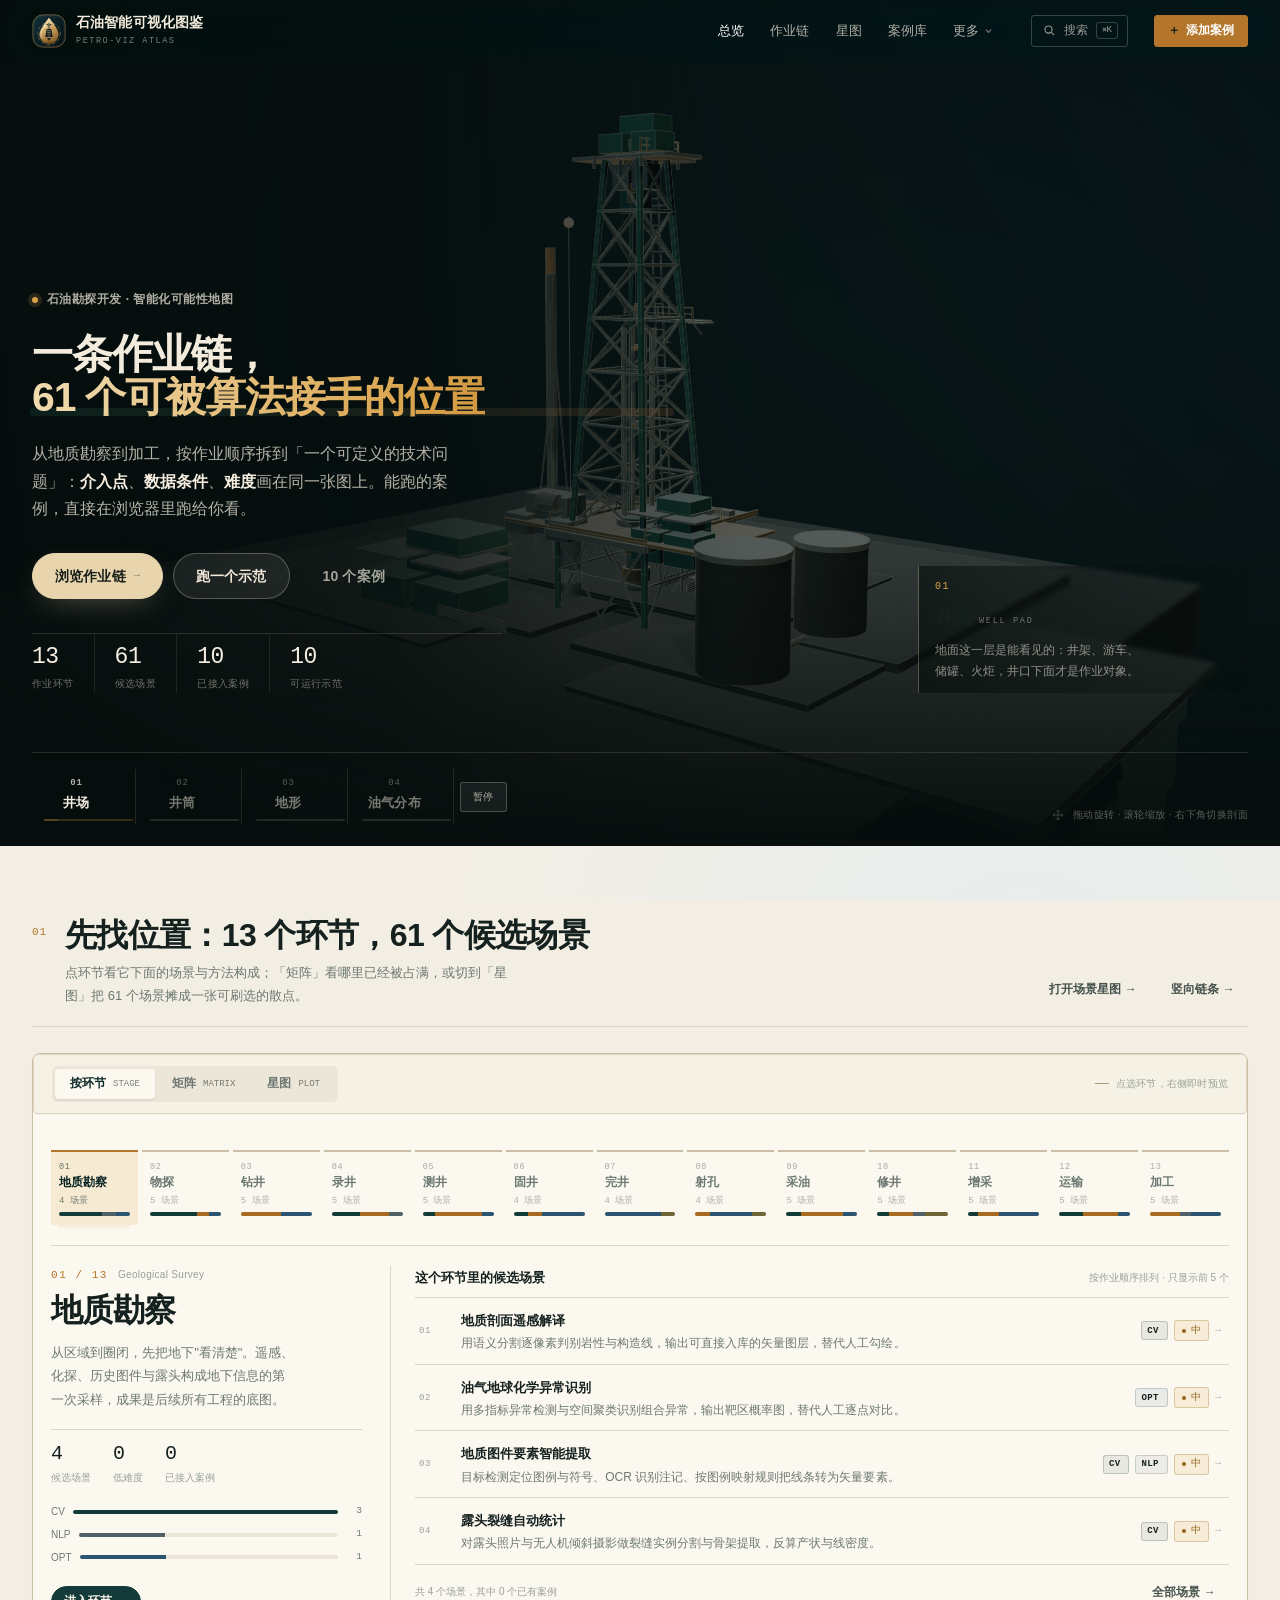
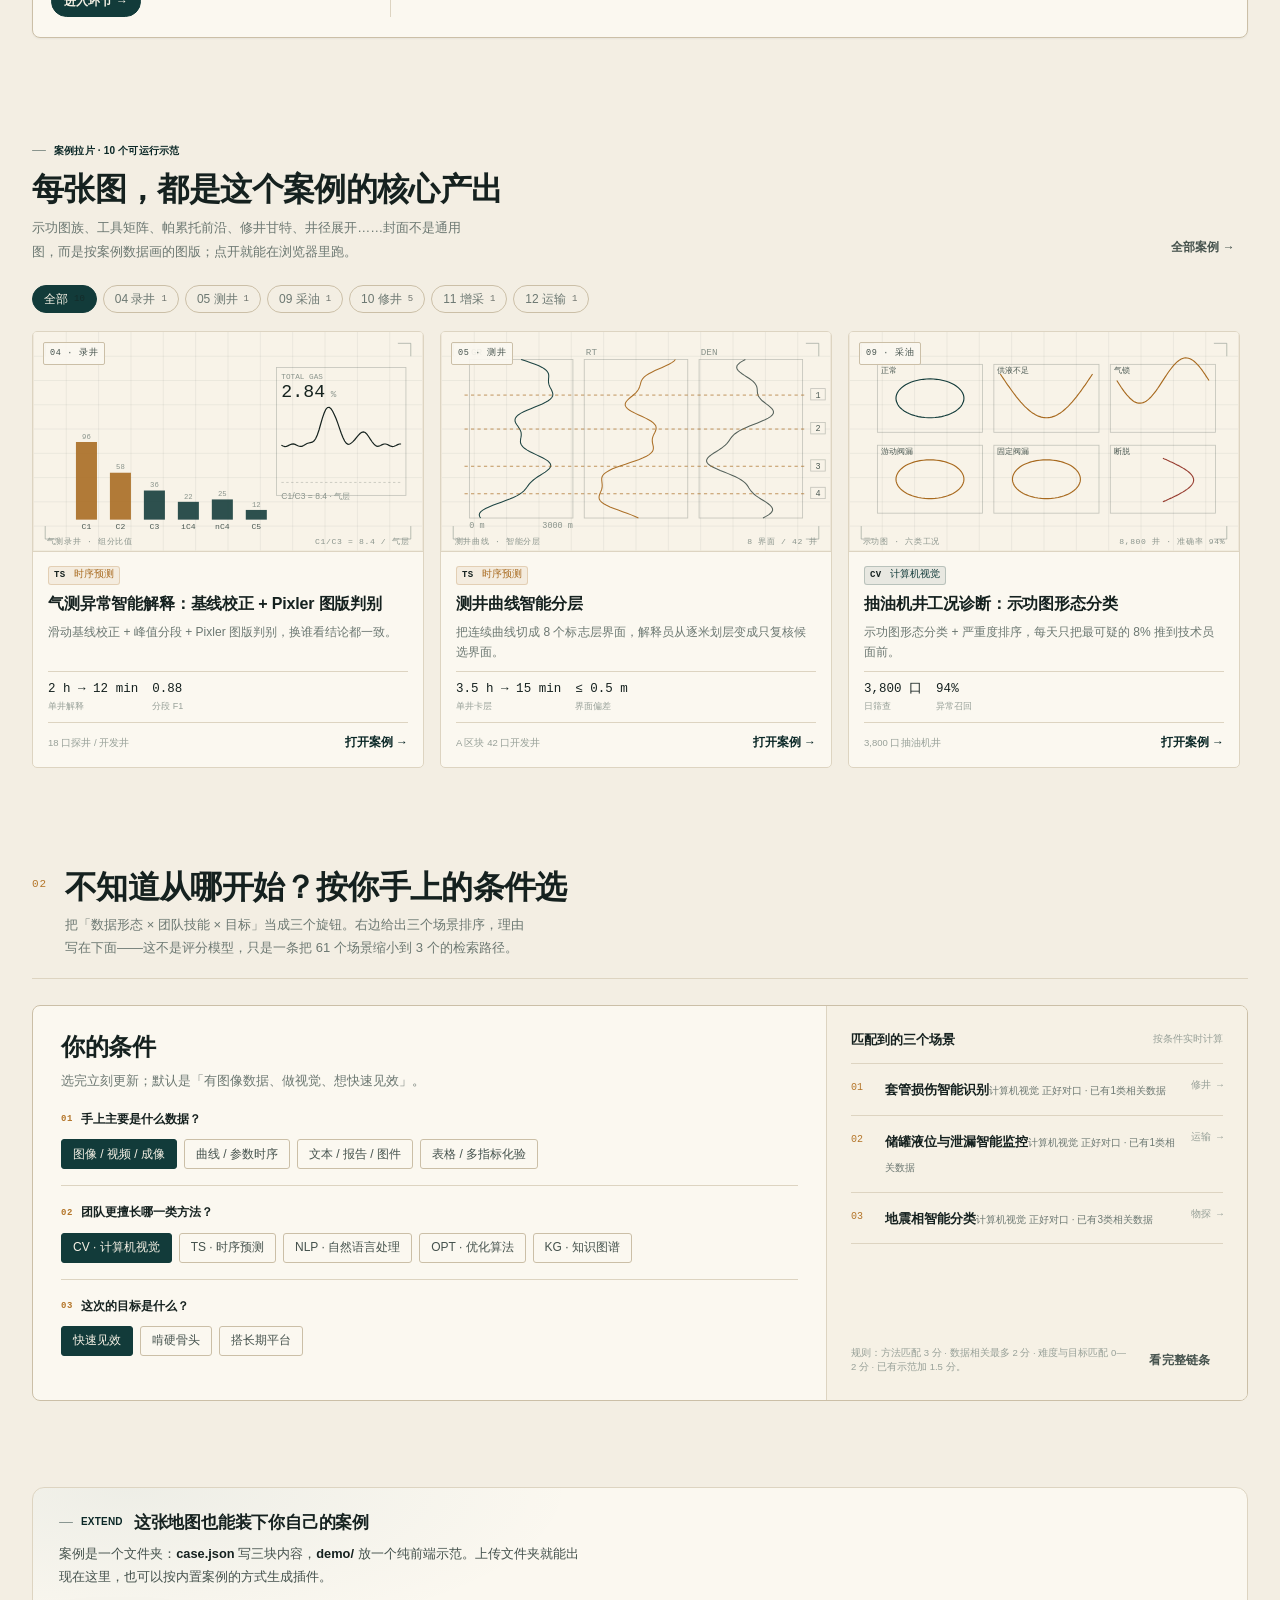
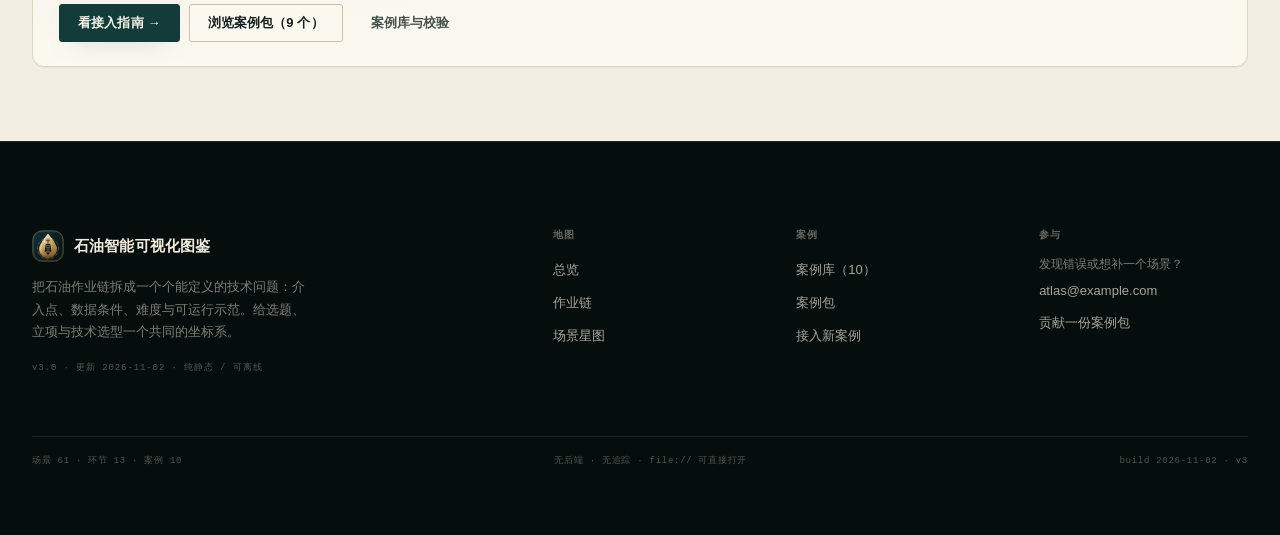
==== index.html @ b390a1b1 "deploy: petro-viz atlas v3.3" ====
<!DOCTYPE html>
<html lang="zh-CN">
<head>
<meta charset="UTF-8">
<meta name="viewport" content="width=device-width, initial-scale=1">
<title>石油智能可视化图鉴</title>
<meta name="description" content="以图形直观呈现石油作业链上可被智能改造的候选场景：一图看懂技术介入点、数据条件与难度等级；带可运行的案例示范。">
<meta name="theme-color" content="#060f12">
<link rel="icon" type="image/svg+xml" href="assets/brand/logo.svg">
<meta http-equiv="Cache-Control" content="no-store, no-cache, must-revalidate">
<script>window.__BUILD__="2026-11-02 v3.0";</script>

<link rel="stylesheet" href="assets/core/tokens.css?v=20261103b">
<link rel="stylesheet" href="assets/core/layout.css?v=20261103b">
<link rel="stylesheet" href="assets/core/ui.css?v=20261103b">
<link rel="stylesheet" href="assets/core/v3.css?v=20261103b">
<link rel="stylesheet" href="assets/core/explore.css?v=20261103b">
</head>
<body>

<button class="skip-link" id="skip-link" type="button">跳到正文</button>
<script>document.getElementById('skip-link').addEventListener('click',function(){var m=document.querySelector('#view main')||document.getElementById('view');if(m){m.setAttribute('tabindex','-1');m.focus({preventScroll:false});}});</script>
<div id="route-line" class="route-line"></div>
<div id="view">
  <main class="wrap" style="padding:120px 0">
    <div class="empty"><b>正在加载</b>如果这行字一直不消失，说明脚本没有正确执行，
    请检查浏览器控制台。</div>
  </main>
</div>

<noscript>
  <div class="wrap" style="padding:80px 0">
    <div class="empty"><b>需要启用 JavaScript</b>本站是纯前端渲染的，所有页面由本地脚本生成。</div>
  </div>
</noscript>

<!-- =========================================================
     脚本加载顺序（改这里之前先读 docs/如何添加新案例.md）
     1. data.js         场景元数据
     2. registry.js     案例注册表
     3. kit.js          渲染工具箱
     4. cases/*         案例插件 —— 新增案例加在这一段
     5. case-demo-host  示范宿主（整页 iframe / 模块 Shadow DOM）
     6. case-upload     案例包导入（读 localStorage，必须在 shell 前）
     7. pack-library    案例包库页面（#/packs，导出/试跑）
     8. fx.js           首页动效（可选，失败不影响任何功能）
     9. admin.js        管理后台
    10. shell.js        外壳，必须最后
     ========================================================= -->
<script src="assets/data.js?v=20261103b"></script>
<script src="assets/core/registry.js?v=20261103b"></script>
<script src="assets/core/kit.js?v=20261103b"></script>

<script src="assets/cases/welllog-layer.case.js?v=20261103b"></script>
<script src="assets/cases/welllog-layer.demo.js?v=20261103b"></script>
<!-- ↑ 新案例加在这里：<script src="assets/cases/你的案例.case.js"></script> -->

<!-- CASES:BEGIN （本区块由 tools/build-cases.mjs 生成，勿手改） -->
<script src="assets/cases/casing-damage-cv.case.js?v=20261103b"></script>
<script src="assets/cases/fishing-tool-kg.case.js?v=20261103b"></script>
<script src="assets/cases/frac-optimize-opt.case.js?v=20261103b"></script>
<script src="assets/cases/gaslogging-fluid-ts.case.js?v=20261103b"></script>
<script src="assets/cases/pipeline-leak-ts.case.js?v=20261103b"></script>
<script src="assets/cases/pump-diagnosis-cv.case.js?v=20261103b"></script>
<script src="assets/cases/workover-duration-ts.case.js?v=20261103b"></script>
<script src="assets/cases/workover-plan-kg.case.js?v=20261103b"></script>
<script src="assets/cases/workover-risk-ts.case.js?v=20261103b"></script>
<!-- CASES:END -->

<!-- 上传的案例包（localStorage）在这里恢复注册，必须在 shell.js 之前 -->
<script src="assets/core/case-demo-host.js?v=20261103b"></script>
<script src="assets/core/case-upload.js?v=20261103b"></script>

<script src="assets/vendor/three.min.js?v=20261103b"></script>
<script src="assets/vendor/GLTFLoader.js?v=20261103b"></script>
<script src="assets/models/wellpad.glb.js?v=20261103b"></script>
<script src="assets/core/hero3d.js?v=20261103b"></script>
<script src="assets/core/pack-library.js?v=20261103b"></script>
<script src="assets/field/field-data.js?v=20261103b"></script>
<script src="assets/field/photos.js?v=20261103b"></script>
<script src="assets/core/plates.js?v=20261103b"></script>
<script src="assets/core/explore.js?v=20261103b"></script>
<script src="assets/core/v3.js?v=20261103b"></script>
<script src="assets/core/fx.js?v=20261103b"></script>
<script src="assets/core/admin.js?v=20261103b"></script>

<script src="assets/core/shell.js?v=20261103b"></script>

</body>
</html>
---- assets/core/tokens.css ----
/* =========================================================
   设计令牌 Design Tokens · v2
   ---------------------------------------------------------
   风格：岩纸色内容区 + 深石油青 hero + 黄铜强调
   规则：所有颜色只在这里定义，案例与组件不得写死色值。
   兼容性：v1 的令牌名全部保留（案例、示范页、第三方包都在用），
          新增令牌只做增量，不重命名、不删除。
   ========================================================= */

:root{
  /* ---------- 画布 ---------- */
  --paper:      #f6f2e8;   /* 主背景，岩纸色 */
  --paper-2:    #efe9dd;   /* 次级底板 */
  --paper-3:    #e5dcc9;   /* 三级底板 */
  --card:       #fffefa;   /* 卡片 */
  --card-soft:  #faf7f0;   /* 卡片内嵌区 */

  /* ---------- 描边 ---------- */
  --line:       #e3dccd;
  --line-2:     #d3c9b6;
  --line-3:     #beb19a;

  /* ---------- 墨色（文字） ---------- */
  --ink:        #1a2428;
  --ink-2:      #4a585c;
  --ink-3:      #6f7a7c;
  --ink-4:      #99a3a4;
  --ink-inv:    #fcfaf4;

  /* ---------- 主强调：深石油青 + 黄铜 ---------- */
  --jade:       #1d4e50;
  --jade-d:     #123a3d;
  --jade-l:     #e7eee9;
  --clay:       #a9742c;
  --clay-d:     #83551f;
  --clay-l:     #f4e8d4;

  /* ---------- 五类方法色（统一到石油 / 钢 / 黄铜色系） ---------- */
  --c-cv:       #245c5a;   /* 计算机视觉 */
  --c-ts:       #a9742c;   /* 时序预测 */
  --c-nlp:      #5a6b78;   /* 自然语言处理 */
  --c-opt:      #355c74;   /* 优化算法 */
  --c-kg:       #6e6a3c;   /* 知识图谱 */

  --bg-cv:      #e4ece8;
  --bg-ts:      #f4e8d5;
  --bg-nlp:     #eaedef;
  --bg-opt:     #e5ebf0;
  --bg-kg:      #eeebdd;

  /* ---------- 语义色 ---------- */
  --ok:         #3d7455;
  --ok-bg:      #e8f0e7;
  --warn:       #9a6b1d;
  --warn-bg:    #f7eed9;
  --bad:        #a64b3c;
  --bad-bg:     #f7e8e2;

  /* ---------- 首页深色带（唯一的大面积深色，仅用于 hero） ---------- */
  --hero-1:     #081619;
  --hero-2:     #0c2528;
  --hero-3:     #113438;
  --hero-ink:   #f0eadb;
  --hero-ink-2: rgba(240,234,219,.72);
  --hero-ink-3: rgba(240,234,219,.46);
  --hero-line:  rgba(205,184,150,.16);
  --hero-glow:  rgba(178,132,74,.32);
  --hero-amber: rgba(205,158,95,.55);

  /* ---------- 圆角 ---------- */
  --r-s: 6px;
  --r-m: 10px;
  --r-l: 16px;
  --r-xl: 24px;

  /* ---------- 阴影 ---------- */
  --sh-1: 0 1px 2px rgba(22,35,42,.05);
  --sh-2: 0 1px 2px rgba(22,35,42,.05), 0 8px 22px -14px rgba(22,35,42,.22);
  --sh-3: 0 2px 6px rgba(22,35,42,.06), 0 20px 44px -22px rgba(22,35,42,.28);
  --sh-glow: 0 10px 30px -12px rgba(29,78,80,.45);

  /* ---------- 字体 ---------- */
  --mono: 'JetBrains Mono','SFMono-Regular','Cascadia Mono',Consolas,'Liberation Mono',monospace;
  --sans: 'Inter',-apple-system,BlinkMacSystemFont,'Segoe UI Variable','Segoe UI',
          'PingFang SC','Hiragino Sans GB','Microsoft YaHei UI','Microsoft YaHei',sans-serif;

  /* ---------- 布局 ---------- */
  --nav-h: 56px;
  --maxw: 1200px;
  --sp-1: 6px;  --sp-2: 10px;  --sp-3: 14px;
  --sp-4: 20px; --sp-5: 28px;  --sp-6: 40px;

  /* ---------- 动效 ---------- */
  --ease: cubic-bezier(.22,.68,.28,1);
  --dur: .22s;
}

/* =========================================================
   Reset
   ========================================================= */
*{box-sizing:border-box;margin:0;padding:0}
html{scroll-behavior:smooth;-webkit-text-size-adjust:100%}
body{
  font-family:var(--sans);
  font-size:14px;
  line-height:1.68;
  color:var(--ink);
  background:var(--paper);
  -webkit-font-smoothing:antialiased;
  -moz-osx-font-smoothing:grayscale;
  overflow-x:hidden;
}

/* 背景：低饱和色晕，制造“纸面有光”的感觉 */
body::before{
  content:'';
  position:fixed;inset:0;z-index:-2;
  background:
    radial-gradient(1000px 620px at 6% -12%,  #e8efec 0%, rgba(232,239,236,0) 62%),
    radial-gradient(880px 560px at 96% -6%,   #f4e8d6 0%, rgba(244,232,214,0) 60%),
    radial-gradient(900px 760px at 74% 102%,  #e6edf0 0%, rgba(230,237,240,0) 62%),
    radial-gradient(760px 620px at 18% 96%,   #f0e9e4 0%, rgba(240,233,228,0) 60%),
    var(--paper);
}
/* 极淡网格，只在上半页可见 */
body::after{
  content:'';
  position:fixed;inset:0;z-index:-1;pointer-events:none;
  background-image:
    linear-gradient(to right, rgba(60,70,66,.05) 1px, transparent 1px),
    linear-gradient(to bottom, rgba(60,70,66,.05) 1px, transparent 1px);
  background-size:76px 76px;
  mask-image:radial-gradient(ellipse 70% 46% at 50% 0%, #000 0%, transparent 82%);
  -webkit-mask-image:radial-gradient(ellipse 70% 46% at 50% 0%, #000 0%, transparent 82%);
}

a{color:inherit;text-decoration:none}
button{font-family:inherit;font-size:inherit;color:inherit;background:none;border:none;cursor:pointer}
input,select,textarea{font-family:inherit;font-size:inherit}
img,svg{max-width:100%}
::selection{background:rgba(15,109,89,.18);color:var(--ink)}

::-webkit-scrollbar{width:11px;height:11px}
::-webkit-scrollbar-track{background:var(--paper-2)}
::-webkit-scrollbar-thumb{background:var(--line-2);border-radius:6px;border:3px solid var(--paper-2)}
::-webkit-scrollbar-thumb:hover{background:var(--line-3)}

:focus-visible{outline:2px solid var(--jade);outline-offset:2px;border-radius:4px}

/* =========================================================
   排版基元
   ========================================================= */
h1,h2,h3,h4,h5{font-weight:650;letter-spacing:-.008em;line-height:1.28;color:var(--ink)}
p{color:var(--ink-2)}
b,strong{font-weight:650;color:var(--ink)}

.wrap{width:min(var(--maxw),calc(100% - 48px));margin:0 auto}
.mono{font-family:var(--mono);font-variant-numeric:tabular-nums}

.kicker{
  font-family:var(--mono);font-size:10px;letter-spacing:.2em;text-transform:uppercase;
  color:var(--jade-d);display:inline-flex;align-items:center;gap:9px;
}
.kicker::before{content:'';width:20px;height:1.5px;background:currentColor;opacity:.5;border-radius:2px}
.kicker.plain::before{display:none}
.kicker.clay{color:var(--clay-d)}

.eyebrow{
  font-family:var(--mono);font-size:10px;letter-spacing:.18em;text-transform:uppercase;color:var(--ink-4);
}

.lede{font-size:13.5px;line-height:1.8;color:var(--ink-2)}

/* 工具类 */
.muted{color:var(--ink-3)}
.small{font-size:12px}
.nowrap{white-space:nowrap}
.hr{height:1px;background:var(--line);border:0;margin:0}
.stack{display:flex;flex-direction:column}
.row{display:flex;align-items:center}

/* 动效：轻微上浮，不做夸张动画 */
@keyframes rise{from{opacity:0;transform:translateY(8px)}to{opacity:1;transform:none}}
.rise{animation:rise .42s var(--ease) both}
.d1{animation-delay:.03s}.d2{animation-delay:.06s}.d3{animation-delay:.09s}.d4{animation-delay:.12s}.d5{animation-delay:.15s}

/* 滚动进入：默认不可见，由 FX.reveal 加 .rv-in */
[data-rv]{opacity:0;transform:translateY(16px);transition:opacity .62s var(--ease),transform .62s var(--ease)}
[data-rv].rv-in{opacity:1;transform:none}

@media (prefers-reduced-motion:reduce){
  *{animation:none!important;transition:none!important;scroll-behavior:auto!important}
  [data-rv]{opacity:1!important;transform:none!important}
}

/* =========================================================
   v1.4 · 石油工业统一配色（增量覆盖，不删旧令牌）
   ---------------------------------------------------------
   修改意见①：更像石油工业 + 科普，色调不繁杂。
   做法：只保留三主色 —— 墨油黑 / 石油青 / 油金；
   五类方法色收敛到同一石油色系的深浅变化，不再五彩；
   13 环节色收敛为「上游深青 → 下游暖金」的渐变序列，
   且只用于 3px 色条、小圆点等小面积标识。
   变量名全部沿用，案例包与第三方包不受影响。
   ========================================================= */
:root{
  /* 主强调：收敛到油金单重音，去掉多余暖灰 */
  --jade:       #0e3a3e;
  --jade-d:     #0a2b2e;
  --jade-l:     #e6edeb;
  --clay:       #b07a2a;
  --clay-d:     #84591c;
  --clay-l:     #f5ead3;

  /* 五类方法色：同一石油色系，明度区分，不抢戏 */
  --c-cv:       #0e3a3e;
  --c-ts:       #b07a2a;
  --c-nlp:      #51606b;
  --c-opt:      #2e5a72;
  --c-kg:       #7a6f3a;

  --bg-cv:      #e6edeb;
  --bg-ts:      #f5ead3;
  --bg-nlp:     #e9edee;
  --bg-opt:     #e4eaf0;
  --bg-kg:      #eeead9;

  /* 首页深色带：墨油黑，加深统一 */
  --hero-1:     #060f12;
  --hero-2:     #0a1e22;
  --hero-3:     #0e3036;
  --hero-glow:  rgba(192,150,84,.26);
  --hero-amber: rgba(201,163,94,.5);
  color-scheme: light;
}

/* =========================================================
   v1.5 精修基座：排版与交互质感
   ========================================================= */
/* 标题防孤行；数据一律等宽对齐 */
h1,h2,h3,.dh-title,.lib-hero h1,.stage h1{text-wrap:balance}
.mono,.hud-kpis b,.dc-big,.metric .v,.spec-row .v,.ph-stat .n,.lt-count b,.lc-kpis b{
  font-variant-numeric:tabular-nums;
}
/* 可点击元素去双击缩放延迟；滚动容器不误触页面 */
.btn,.chip,.hstate,.hud-btn,.lf-chip,.tab,.mcard,.step{touch-action:manipulation}
.chain-scroll,.hs-list,.mdl-b,.imp-res,.imp-list{overscroll-behavior:contain}
/* 跳过导航：平时隐藏，键盘聚焦时出现 */
.skip-link{
  position:fixed;left:12px;top:-60px;z-index:400;
  padding:9px 16px;border-radius:100px;font-size:13px;font-weight:600;
  color:#fff;background:var(--jade);border:1px solid var(--jade);
  box-shadow:var(--sh-3);transition:top .18s var(--ease);
}
.skip-link:focus-visible{top:10px;outline:2px solid var(--clay);outline-offset:2px}
/* 锚点与吸顶条错开 */
.tabs,.filters,.mg-head{scroll-margin-top:calc(var(--nav-h) + 10px)}
/* 键盘焦点更醒目 */
:focus-visible{outline:2.5px solid var(--jade);outline-offset:2px}

/* =========================================================
   v3 · 视觉系统重定
   ---------------------------------------------------------
   概念：现场记录本 / 测井图版。
   · 纸面是暖骨白，不是米黄；墨色偏黑绿，像原油在纸上。
   · 强调色只有一个：黄铜。交互态才用它，其余全部靠线条。
   · 数字与单位用等宽，标签用中文句式，不用全大写装饰。
   ========================================================= */
:root{
  /* 画布 */
  --paper:      #f3eee3;
  --paper-2:    #ece6d8;
  --paper-3:    #ded5c2;
  --card:       #fbf8f0;
  --card-soft:  #f6f1e5;

  /* 描边 */
  --line:       #ddd4c1;
  --line-2:     #cbbfa7;
  --line-3:     #a99a7e;
  --line-grid:  rgba(32,44,41,.09);

  /* 墨色 */
  --ink:        #15211f;
  --ink-2:      #45524d;
  --ink-3:      #6c7872;
  --ink-4:      #98a199;
  --ink-inv:    #f7f2e6;

  /* 主色：石油青 / 黄铜 */
  --jade:       #123b3a;
  --jade-d:     #0a2726;
  --jade-l:     #e4ece7;
  --clay:       #b4762a;
  --clay-d:     #8a5718;
  --clay-l:     #f6ead2;

  /* 方法色：同一色系的五档，只做小面积标识 */
  --c-cv:       #123b3a;
  --c-ts:       #a86a1f;
  --c-nlp:      #4f6066;
  --c-opt:      #2b5570;
  --c-kg:       #6f6636;

  --bg-cv:      #e3ebe6;
  --bg-ts:      #f6ead2;
  --bg-nlp:     #e8eceb;
  --bg-opt:     #e3eaf0;
  --bg-kg:      #ece8d8;

  /* 语义色 */
  --ok:         #2f6b4f;
  --ok-bg:      #e3ece4;
  --warn:       #93631a;
  --warn-bg:    #f6ecd7;
  --bad:        #9c4235;
  --bad-bg:     #f5e6df;

  /* 深色带 */
  --hero-1:     #060e0d;
  --hero-2:     #0a1a19;
  --hero-3:     #12302c;
  --hero-ink:   #f3ecdd;
  --hero-ink-2: rgba(243,236,221,.74);
  --hero-ink-3: rgba(243,236,221,.46);
  --hero-line:  rgba(206,184,146,.18);
  --hero-glow:  rgba(190,140,62,.26);
  --hero-amber: #d9a24a;

  /* 圆角：偏工程图纸，不用大圆角 */
  --r-s: 3px;
  --r-m: 5px;
  --r-l: 8px;
  --r-xl: 12px;

  /* 阴影：几乎没有，靠线与纸 */
  --sh-1: 0 1px 0 rgba(23,34,31,.04);
  --sh-2: 0 1px 2px rgba(23,34,31,.05);
  --sh-3: 0 14px 34px -22px rgba(23,34,31,.3);
  --sh-glow: 0 8px 26px -16px rgba(18,59,58,.5);

  /* 字阶 */
  --fs-00: 10px;
  --fs-0:  11px;
  --fs-1:  12px;
  --fs-2:  13px;
  --fs-3:  14px;
  --fs-4:  16px;
  --fs-5:  19px;
  --fs-6:  24px;
  --fs-7:  32px;
  --fs-8:  42px;
  --fs-9:  clamp(32px, 3.2vw, 48px);

  --nav-h: 62px;
  --maxw: 1280px;
  --ease: cubic-bezier(.2,.7,.25,1);
  --ease-out: cubic-bezier(.16,1,.3,1);
  --dur: .24s;
  --dur-2: .48s;
}

body{
  font-size: var(--fs-3);
  line-height: 1.78;
  background: var(--paper);
}
body::before{
  background:
    radial-gradient(1100px 680px at 4% -10%, #e9f0ea 0%, rgba(233,240,234,0) 60%),
    radial-gradient(900px 560px at 98% -8%, #f1e7d3 0%, rgba(241,231,211,0) 58%),
    radial-gradient(1000px 700px at 80% 104%, #e7edee 0%, rgba(231,237,238,0) 62%),
    var(--paper);
}
body::after{
  background-image:
    linear-gradient(to right, rgba(28,40,36,.045) 1px, transparent 1px),
    linear-gradient(to bottom, rgba(28,40,36,.045) 1px, transparent 1px);
  background-size: 96px 96px;
}

h1,h2,h3,h4,h5{letter-spacing:-.012em;line-height:1.24;font-weight:640}
p{line-height:1.8}
.lede{font-size:var(--fs-3);line-height:1.85}
.wrap{width:min(var(--maxw),calc(100% - 56px))}
.mono{font-variant-numeric:tabular-nums}

/* 中文小标签：不用全大写 + 字距 */
.kicker{
  font-family:var(--sans);font-size:var(--fs-0);letter-spacing:.02em;
  text-transform:none;font-weight:600;color:var(--jade-d);
  display:inline-flex;align-items:center;gap:8px;
}
.kicker::before{width:14px;height:1px;background:currentColor;opacity:.45}
.eyebrow{
  font-family:var(--sans);font-size:var(--fs-0);letter-spacing:.02em;
  text-transform:none;color:var(--ink-4);font-weight:500;
}
---- assets/core/layout.css ----
/* =========================================================
   布局层：导航 / 页头 / 章节 / 链条 / 页脚
   ========================================================= */

/* ---------------- 顶部导航 ---------------- */
.hdr{
  position:sticky;top:0;z-index:60;
  background:rgba(251,250,246,.82);
  backdrop-filter:blur(16px) saturate(150%);
  -webkit-backdrop-filter:blur(16px) saturate(150%);
  border-bottom:1px solid var(--line);
}
.hdr-in{
  width:min(var(--maxw),calc(100% - 44px));margin:0 auto;
  height:var(--nav-h);display:flex;align-items:center;gap:24px;
}
.brand{display:flex;align-items:center;gap:11px;flex-shrink:0}
.brand-mark{
  width:30px;height:30px;border-radius:9px;overflow:hidden;
  display:block;flex-shrink:0;background:transparent;
  box-shadow:0 2px 8px -4px rgba(8,22,25,.45);
}
.brand-mark img{display:block;width:100%;height:100%}
.brand-txt{display:flex;flex-direction:column;line-height:1.15}
.brand-txt b{font-size:14px;font-weight:650;letter-spacing:.01em;color:var(--ink)}
.brand-txt span{
  font-family:var(--mono);font-size:8.5px;letter-spacing:.17em;color:var(--ink-4);
  text-transform:uppercase;margin-top:3px;
}

.nav{display:flex;align-items:center;gap:1px;margin-left:auto}
.nav a{
  position:relative;padding:7px 11px;border-radius:6px;font-size:13px;color:var(--ink-2);
  transition:color .16s,background .16s;white-space:nowrap;
}
.nav a:hover{color:var(--ink);background:rgba(47,125,107,.07)}
.nav a.on{color:var(--jade-d);font-weight:600}
.nav a.on::after{
  content:'';position:absolute;left:11px;right:11px;bottom:-2px;height:2px;
  background:var(--jade);border-radius:2px;
}
.nav .nav-sep{width:1px;height:16px;background:var(--line-2);margin:0 8px}

/* ---------------- 章节 ---------------- */
.section{padding:38px 0}
.section.tight{padding:26px 0}
.section + .section{border-top:0}
/* 章节头：标高尺 + 编号徽标 + 全宽标题，像技术文档的章节分隔 */
.sec-head{border-top:1px solid var(--line-2);padding-top:9px;margin-bottom:16px}
.sec-rail{display:flex;align-items:center;gap:11px;margin-bottom:8px;min-height:20px}
.sec-num{
  font-family:var(--mono);font-size:10px;letter-spacing:.08em;color:var(--jade-d);
  padding:1px 6px;border:1px solid rgba(47,125,107,.26);border-radius:4px;
  background:var(--jade-l);line-height:1.5;
}
.sec-rail .kicker::before{display:none}
.sec-rail .kicker{font-size:9px;letter-spacing:.16em}
.sec-rail .r{margin-left:auto;display:flex;align-items:center;gap:8px}
.sec-head h2{font-size:clamp(17px,1.75vw,20px);letter-spacing:-.012em}
.sec-head p{color:var(--ink-3);font-size:12.5px;max-width:82ch;margin-top:3px;line-height:1.62}

/* ---------------- HERO ---------------- */
.hero{padding:34px 0 0;position:relative}
.hero-grid{
  display:grid;grid-template-columns:minmax(0,1fr) 372px;
  gap:52px;align-items:start;padding-bottom:6px;
}
.hero-main{min-width:0}
.hero-top{display:flex;align-items:center;gap:8px;margin-bottom:16px;flex-wrap:wrap}
.hero-badge{
  font-family:var(--mono);font-size:9px;letter-spacing:.13em;color:var(--jade-d);
  background:var(--jade-l);border:1px solid rgba(47,125,107,.22);
  padding:3px 9px;border-radius:100px;
}
.hero-badge.alt{background:var(--paper-2);border-color:var(--line-2);color:var(--ink-3)}

.hero h1{
  font-size:clamp(28px,3.3vw,42px);
  line-height:1.14;font-weight:680;letter-spacing:-.024em;
  max-width:20ch;
}
.hero h1 em{
  font-style:normal;position:relative;white-space:nowrap;
  color:var(--jade-d);
}
.hero h1 em::after{
  content:'';position:absolute;left:-2px;right:-2px;bottom:.08em;height:.2em;
  background:linear-gradient(90deg, rgba(47,125,107,.16), rgba(178,106,57,.16));
  border-radius:3px;z-index:-1;
}
.hero-lead{
  margin-top:16px;max-width:60ch;font-size:13.5px;
  color:var(--ink-2);line-height:1.8;
}
.hero-note{
  margin-top:16px;display:flex;gap:11px;align-items:flex-start;
  padding:10px 14px;border-left:2.5px solid var(--clay);
  background:linear-gradient(90deg, rgba(178,106,57,.07), rgba(178,106,57,0) 72%);
  border-radius:0 7px 7px 0;max-width:none;
}
.hero-note b{color:var(--ink);font-weight:650}
.hero-note p{font-size:12px;color:var(--ink-3);line-height:1.65}
.hero-acts{display:flex;gap:8px;margin-top:18px;flex-wrap:wrap}

/* 速览面板 */
.spec{
  border:1px solid var(--line-2);border-radius:11px;background:var(--card);
  box-shadow:var(--sh-2);overflow:hidden;position:relative;
}
.spec::before{
  content:'';position:absolute;left:0;top:0;right:0;height:3px;
  background:linear-gradient(90deg,var(--jade) 0%, #7d8c82 52%, var(--clay) 100%);
}
.spec-h{
  display:flex;align-items:center;justify-content:space-between;gap:10px;
  padding:10px 15px;border-bottom:1px solid var(--line);background:var(--card-soft);
  font-size:8.5px;letter-spacing:.13em;color:var(--ink-4);margin-top:3px;
}
.spec-body{padding:0 15px}
.spec-row{
  display:flex;align-items:baseline;justify-content:space-between;gap:12px;
  padding:8px 0;border-bottom:1px solid var(--line);
}
.spec-body:last-of-type .spec-row:last-child{border-bottom:0}
.spec-row .k{font-size:11.5px;color:var(--ink-3)}
.spec-row .v{font-family:var(--mono);font-size:16px;color:var(--ink);line-height:1;white-space:nowrap}
.spec-row .v small{font-size:9px;color:var(--ink-4);margin:0 5px 0 2px;font-family:var(--sans);letter-spacing:0}
.spec-row .v small:last-child{margin-right:0}
.spec-bar{display:flex;height:4px;margin:0 15px 6px;border-radius:2px;overflow:hidden;background:var(--line)}
.spec-bar i{display:block;height:100%}
.spec-sub{padding:9px 15px 0;border-top:1px solid var(--line);font-size:8.5px;letter-spacing:.13em;color:var(--ink-4)}
.comp{padding:7px 15px 0}
.comp-bar{display:flex;height:7px;border-radius:3px;overflow:hidden;gap:2px}
.comp-bar i{display:block;height:100%}
.comp-legend{display:grid;grid-template-columns:1fr 1fr;gap:0 12px;margin-top:7px}
.comp-legend a{
  display:flex;align-items:center;gap:5px;padding:3px 0;
  font-family:var(--mono);font-size:9px;color:var(--ink-3);letter-spacing:.04em;
  border-bottom:1px solid var(--line);transition:color .15s;
}
.comp-legend a:hover{color:var(--jade-d)}
.comp-legend i{width:6px;height:6px;border-radius:1px;display:block;flex-shrink:0}
.comp-legend b{margin-left:auto;color:var(--ink);font-weight:500}
.spec-f{
  display:flex;justify-content:space-between;gap:10px;margin-top:11px;
  padding:8px 15px;border-top:1px solid var(--line);background:var(--card-soft);
  font-family:var(--mono);font-size:8.5px;letter-spacing:.05em;color:var(--ink-4);
}

/* ---------------- 链条 ---------------- */
.chain-wrap{position:relative}
.chain-scroll{overflow-x:auto;padding:0 0 8px;margin:0 -6px}
.chain-scroll::-webkit-scrollbar{height:6px}
.chain{
  display:grid;grid-template-columns:repeat(13,minmax(80px,1fr));
  gap:4px;position:relative;padding-top:22px;min-width:1020px;
}
.chain::before{
  content:'';position:absolute;left:6px;right:6px;top:8px;height:1px;
  background:linear-gradient(90deg,rgba(47,125,107,.10),var(--line-3) 6%,var(--line-2) 94%,rgba(178,106,57,.16));
}
.step{
  position:relative;display:block;padding:11px 9px 10px;border-radius:8px;
  border:1px solid transparent;transition:background .18s,border-color .18s,box-shadow .18s,transform .18s;
}
.step::before{
  content:'';position:absolute;top:-17px;left:17px;width:6px;height:6px;border-radius:50%;
  background:var(--card);border:1.5px solid var(--line-3);transition:background .18s,border-color .18s,box-shadow .18s;
}
.step:hover{background:var(--card);border-color:var(--line);box-shadow:var(--sh-2);transform:translateY(-2px)}
.step:hover::before{background:var(--jade);border-color:var(--jade);box-shadow:0 0 0 4px rgba(47,125,107,.13)}
.step-idx{font-family:var(--mono);font-size:8.5px;color:var(--ink-4);letter-spacing:.1em}
.step-name{font-size:12px;margin-top:3px;letter-spacing:.01em;line-height:1.3;font-weight:600;color:var(--ink)}
.step-n{font-family:var(--mono);font-size:15px;color:var(--ink-2);margin-top:6px;line-height:1}
.step-n span{font-size:8.5px;color:var(--ink-4);margin-left:3px;font-family:var(--sans)}
.step-bar{display:flex;gap:2px;margin-top:6px;height:3px}
.step-bar i{flex:1;border-radius:2px;background:var(--c,var(--line-2));opacity:.9;min-width:2px}
.step-bar i.empty{background:var(--line-2);opacity:1}

.chain-hint{
  display:flex;align-items:center;gap:8px;margin-top:9px;
  font-family:var(--mono);font-size:9px;letter-spacing:.08em;color:var(--ink-4);
}

/* ---------------- 页脚 ---------------- */
.ftr{border-top:1px solid var(--line-2);padding:30px 0 36px;margin-top:0;background:rgba(245,242,234,.55)}
.ftr-in{display:flex;justify-content:space-between;gap:40px;flex-wrap:wrap}
.ftr-col h5{
  font-family:var(--mono);font-size:9px;letter-spacing:.16em;text-transform:uppercase;
  color:var(--ink-4);margin-bottom:11px;font-weight:400;
}
.ftr-col p,.ftr-col a{font-size:11.5px;color:var(--ink-3);display:block;line-height:1.9}
.ftr-col a:hover{color:var(--jade-d)}
.ftr-bot{
  margin-top:22px;padding-top:12px;border-top:1px solid var(--line);
  display:flex;justify-content:space-between;gap:20px;flex-wrap:wrap;
  font-family:var(--mono);font-size:9px;letter-spacing:.04em;color:var(--ink-4);
}

/* ---------------- 面包屑 ---------------- */
.crumb{display:flex;align-items:center;gap:7px;font-size:11px;color:var(--ink-4);padding:14px 0 0;flex-wrap:wrap}
.crumb a{color:var(--ink-3);transition:color .16s}
.crumb a:hover{color:var(--jade-d)}
.crumb .sep{color:var(--line-3)}
.crumb .cur{color:var(--ink-2)}

/* ---------------- 页头 ---------------- */
.page-head{padding:14px 0 18px}
.ph-top{display:flex;align-items:flex-start;justify-content:space-between;gap:26px;flex-wrap:wrap}
.ph-idx{font-family:var(--mono);font-size:9.5px;letter-spacing:.15em;color:var(--ink-4);margin-bottom:7px}
.ph-idx b{color:var(--jade);font-weight:500}
.page-head h1{font-size:clamp(22px,2.6vw,30px);letter-spacing:-.016em;line-height:1.2}
.page-head h1 .en{
  display:block;font-family:var(--mono);font-size:9.5px;letter-spacing:.16em;
  color:var(--ink-4);text-transform:uppercase;margin-top:7px;font-weight:400;
}
.page-head .blurb{margin-top:10px;max-width:70ch;color:var(--ink-2);font-size:12.8px;line-height:1.75}
.ph-stat{display:flex;gap:22px;flex-shrink:0;padding-top:6px}
.ph-stat div{text-align:right}
.ph-stat .n{font-family:var(--mono);font-size:20px;line-height:1;color:var(--ink)}
.ph-stat .l{font-size:10px;color:var(--ink-4);margin-top:5px;letter-spacing:.05em}

/* ---------------- 响应式 ---------------- */
@media (max-width:1080px){
  .hero-grid{grid-template-columns:minmax(0,1fr);gap:26px}
  .hero h1{max-width:none}
  .spec{max-width:520px}
}
@media (max-width:760px){
  .wrap,.hdr-in{width:calc(100% - 32px)}
  .section{padding:30px 0}
  .hero{padding:24px 0 0}
  .hero h1{max-width:none}
  .nav a:not(.nav-keep){display:none}
  .nav .nav-sep{display:none}
  .sec-head{flex-direction:column;align-items:flex-start;gap:8px}
  .ftr-in{gap:26px}
}

/* =========================================================
   v2 首页：深色石油带 / 玻璃速览 / 案例精选
   ---------------------------------------------------------
   说明：这一块是纯视觉增量。所有结构类名沿用 v1，
   案例页、环节页、导入弹窗的 DOM 完全没有变化，
   因此第三方案例包不受影响。
   ========================================================= */

/* ---------------- 导航（更紧凑、更「产品化」） ---------------- */
.hdr{background:rgba(246,242,232,.86);box-shadow:0 1px 0 rgba(26,36,40,.04)}
.brand-mark{border-radius:9px}
.nav a{border-radius:100px}
.nav a:hover{background:rgba(29,78,80,.07)}
.nav a.on{background:var(--jade-l);color:var(--jade-d)}
.nav a.on::after{display:none}
.nav-add{
  border-radius:100px;padding:7px 14px;
  background:linear-gradient(135deg,var(--jade) 0%, #2c6a66 60%, #3b7b73 100%);
  border-color:transparent;box-shadow:0 6px 16px -10px rgba(29,78,80,.9);
}
.nav-add:hover{background:linear-gradient(135deg,var(--jade-d) 0%, var(--jade) 100%);box-shadow:var(--sh-glow)}

/* ---------------- Hero 深色带 ---------------- */
.hero-band{
  position:relative;overflow:hidden;
  padding:52px 0 0;
  background:
    radial-gradient(1150px 600px at 8% -18%, rgba(29,78,80,.46), rgba(8,22,25,0) 60%),
    radial-gradient(900px 680px at 95% -8%, rgba(169,116,44,.28), rgba(8,22,25,0) 56%),
    radial-gradient(900px 620px at 60% 120%, rgba(53,92,116,.22), rgba(8,22,25,0) 60%),
    linear-gradient(158deg, var(--hero-1) 0%, var(--hero-2) 48%, var(--hero-3) 100%);
  border-bottom:1px solid rgba(0,0,0,.35);
  box-shadow:inset 0 1px 0 rgba(205,184,150,.10);
  isolation:isolate;
}
.hero-fx{position:absolute;inset:0;width:100%;height:100%;display:block;z-index:1;opacity:.95}
/* canvas 不可用时的替代纹理（纯 CSS 兜底） */
.hero-fx-fallback{
  position:absolute;inset:0;z-index:0;pointer-events:none;
  background-image:
    repeating-linear-gradient(168deg, rgba(205,184,150,.05) 0 1px, transparent 1px 54px),
    repeating-linear-gradient(12deg, rgba(169,116,44,.04) 0 1px, transparent 1px 88px);
  mask-image:radial-gradient(ellipse 90% 70% at 50% 40%, #000 20%, transparent 78%);
  -webkit-mask-image:radial-gradient(ellipse 90% 70% at 50% 40%, #000 20%, transparent 78%);
}
.hero-band .wrap{position:relative;z-index:2}
.hero-band .hero-grid{
  grid-template-columns:minmax(0,1fr) 384px;
  gap:54px;align-items:start;padding-bottom:38px;
}
.hero-band .hero-top{margin-bottom:18px}
.hero-band .hero-badge{
  color:#d9c49b;background:rgba(205,184,150,.10);
  border-color:rgba(205,184,150,.28);font-size:9.5px;padding:4px 11px;
  backdrop-filter:blur(6px);
}
.hero-band .hero-badge.alt{color:var(--hero-ink-3);background:rgba(255,255,255,.05);border-color:rgba(255,255,255,.12)}
.hero-band h1{
  color:var(--hero-ink);
  font-size:clamp(30px,3.5vw,46px);line-height:1.12;letter-spacing:-.028em;
}
.hero-band h1 em{
  background:linear-gradient(100deg,#d9b679 0%, #f0e6d2 38%, #c58b4e 100%);
  -webkit-background-clip:text;background-clip:text;color:transparent;
}
.hero-band h1 em::after{display:none}
.hero-band .hero-lead{color:var(--hero-ink-2);max-width:62ch;font-size:14px;line-height:1.82;margin-top:18px}
.hero-band .hero-acts{margin-top:24px;gap:10px}

/* 深色带里的按钮变体 */
.btn.lg{padding:11px 20px;font-size:13.5px;border-radius:100px}
.btn.glass{
  color:var(--hero-ink);background:rgba(255,255,255,.07);
  border-color:rgba(255,255,255,.16);backdrop-filter:blur(8px);
}
.btn.glass:hover{background:rgba(255,255,255,.13);border-color:rgba(255,255,255,.28);box-shadow:none}
.btn.primary.lg{box-shadow:0 14px 30px -16px rgba(178,132,74,.7), inset 0 1px 0 rgba(255,255,255,.18)}
.hero-band .btn.ghost{color:var(--hero-ink-3);border-color:transparent}
.hero-band .btn.ghost:hover{color:var(--hero-ink);background:rgba(255,255,255,.06)}

/* 四个关键数字 */
.hero-kpis{display:flex;gap:0;margin-top:30px;border-top:1px solid var(--hero-line);padding-top:16px;flex-wrap:wrap}
.hero-kpis > div{display:flex;flex-direction:column;gap:2px;padding-right:26px;margin-right:26px;border-right:1px solid var(--hero-line)}
.hero-kpis > div:last-child{border-right:0;margin-right:0;padding-right:0}
.hero-kpis b{font-family:var(--mono);font-size:22px;line-height:1;color:var(--hero-ink);letter-spacing:-.02em}
.hero-kpis span{font-size:10.5px;color:var(--hero-ink-3);letter-spacing:.04em}

/* 玻璃速览面板 */
.spec-dark{
  background:linear-gradient(170deg, rgba(255,255,255,.085), rgba(255,255,255,.035));
  border-color:rgba(255,255,255,.14);
  box-shadow:0 30px 70px -40px rgba(0,0,0,.85), inset 0 1px 0 rgba(255,255,255,.10);
  backdrop-filter:blur(14px) saturate(120%);
}
.spec-dark::before{background:linear-gradient(90deg,#c9a35e,#8a6a35 45%,#d9b679 100%);height:2px}
.spec-dark .spec-h{background:rgba(255,255,255,.04);border-bottom-color:rgba(255,255,255,.10);color:var(--hero-ink-3)}
.spec-dark .spec-row{border-bottom-color:rgba(255,255,255,.08)}
.spec-dark .spec-row .k{color:var(--hero-ink-3)}
.spec-dark .spec-row .v{color:var(--hero-ink)}
.spec-dark .spec-row .v small{color:var(--hero-ink-3)}
.spec-dark .spec-sub{color:var(--hero-ink-3);border-top-color:rgba(255,255,255,.10)}
.spec-dark .spec-bar{background:rgba(255,255,255,.10)}
.spec-dark .comp-legend a{color:var(--hero-ink-3);border-bottom-color:rgba(255,255,255,.08)}
.spec-dark .comp-legend a:hover{color:#e0c48d}
.spec-dark .comp-legend b{color:var(--hero-ink)}
.spec-dark .spec-f{background:rgba(0,0,0,.18);border-top-color:rgba(255,255,255,.10);color:var(--hero-ink-3)}

/* 底部环节索引条 */
.hero-strip{border-top:1px solid var(--hero-line);background:rgba(0,0,0,.22)}
.hero-strip .wrap{display:flex;align-items:center;gap:18px;padding:0;min-height:46px}
.hs-label{font-size:9px;letter-spacing:.16em;color:var(--hero-ink-3);white-space:nowrap;text-transform:uppercase}
.hs-list{display:flex;gap:2px;overflow-x:auto;flex:1;min-width:0;width:100%;scrollbar-width:none}
.hs-list::-webkit-scrollbar{display:none}
.hs-list a{
  display:inline-flex;align-items:center;gap:6px;padding:8px 11px;white-space:nowrap;
  font-size:11.5px;color:var(--hero-ink-2);border-bottom:2px solid transparent;
  transition:color .16s,border-color .16s,background .16s;
}
.hs-list a:hover{color:#e5d3ae;background:rgba(255,255,255,.04);border-bottom-color:#b58a4a}
.hs-list i{font-family:var(--mono);font-size:8.5px;font-style:normal;color:var(--hero-ink-3);letter-spacing:.06em}
.hs-list b{font-family:var(--mono);font-size:9px;font-weight:500;color:#cbb896;background:rgba(255,255,255,.07);border-radius:100px;padding:0 5px;line-height:1.6}

/* ---------------- 案例精选 ---------------- */
.section.featured{padding-top:44px}
.fcase-grid{display:grid;grid-template-columns:repeat(auto-fill,minmax(292px,1fr));gap:12px}
.fcase{
  position:relative;display:flex;flex-direction:column;gap:7px;
  padding:15px 16px 13px;border:1px solid var(--line);border-radius:var(--r-l);
  background:var(--card);box-shadow:var(--sh-1);overflow:hidden;
  transition:transform var(--dur) var(--ease),box-shadow var(--dur) var(--ease),border-color var(--dur) var(--ease);
}
.fcase::before{
  content:'';position:absolute;left:0;right:0;top:0;height:2.5px;
  background:linear-gradient(90deg,var(--jade),#8a7f5c 55%,var(--clay));
  opacity:.55;transition:opacity var(--dur);
}
.fcase::after{
  content:'';position:absolute;right:-60px;top:-60px;width:150px;height:150px;border-radius:50%;
  background:radial-gradient(circle, rgba(29,78,80,.10), transparent 68%);
  opacity:0;transition:opacity var(--dur);
}
.fcase:hover{transform:translateY(-3px);box-shadow:var(--sh-3);border-color:var(--line-2)}
.fcase:hover::before{opacity:1}
.fcase:hover::after{opacity:1}
.fc-top{display:flex;align-items:center;gap:8px;justify-content:space-between}
.fc-idx{font-family:var(--mono);font-size:9px;letter-spacing:.11em;color:var(--ink-4);text-transform:uppercase}
.fc-pack{font-family:var(--mono);font-size:8.5px;letter-spacing:.08em;color:var(--jade-d);background:var(--jade-l);border:1px solid rgba(29,78,80,.2);border-radius:100px;padding:1px 7px}
.fc-pack.three{color:var(--clay-d);background:var(--clay-l);border-color:rgba(169,116,44,.24)}
.fcase h3{font-size:14.5px;line-height:1.42;letter-spacing:-.005em}
.fcase p{
  font-size:11.6px;color:var(--ink-3);line-height:1.66;flex:1;
  display:-webkit-box;-webkit-line-clamp:3;-webkit-box-orient:vertical;overflow:hidden;
}
.fc-meta{display:flex;align-items:center;gap:6px;padding-top:8px;border-top:1px solid var(--line);margin-top:2px;flex-wrap:wrap}
.fc-scene{font-size:10.5px;color:var(--ink-4);margin-left:2px;white-space:nowrap;overflow:hidden;text-overflow:ellipsis;max-width:11em}
.fc-go{margin-left:auto;font-family:var(--mono);font-size:9.5px;letter-spacing:.05em;color:var(--jade-d);white-space:nowrap;transition:transform var(--dur)}
.fcase:hover .fc-go{transform:translateX(3px)}

/* ---------------- 章节头微调 ---------------- */
.sec-num{
  background:linear-gradient(135deg,var(--jade-l),#f2faf6);border-color:rgba(29,78,80,.24);
  font-size:9.5px;letter-spacing:.1em;padding:2px 7px;
}
.sec-head{border-top:1px solid var(--line-2)}
.sec-head h2{letter-spacing:-.016em}

/* ---------------- 案例包库 ---------------- */
.pack-how{
  display:grid;grid-template-columns:1fr 1fr 1fr;gap:1px;
  border:1px solid var(--line);border-radius:var(--r-l);overflow:hidden;
  background:var(--line);box-shadow:var(--sh-1);margin-bottom:20px;
}
.ph-step{background:var(--card);padding:16px 18px;display:flex;gap:11px;align-items:flex-start}
.ph-step .n{font-family:var(--mono);font-size:10px;color:var(--jade-d);background:var(--jade-l);border:1px solid rgba(29,78,80,.2);border-radius:6px;padding:2px 6px;flex-shrink:0}
.ph-step b{font-size:12.8px}
.ph-step p{font-size:11.5px;color:var(--ink-3);line-height:1.65;margin-top:4px}
.ph-step code{font-family:var(--mono);font-size:10.5px;background:var(--paper-2);padding:1px 4px;border-radius:3px}
.pack-how-act{grid-column:1 / -1;background:var(--card-soft);padding:12px 18px;display:flex;align-items:center;gap:12px;flex-wrap:wrap}
.pack-grid{display:grid;grid-template-columns:repeat(auto-fill,minmax(320px,1fr));gap:12px}
.pack-card{
  display:flex;flex-direction:column;gap:7px;padding:15px 16px 14px;
  border:1px solid var(--line);border-radius:var(--r-l);background:var(--card);box-shadow:var(--sh-1);
  transition:transform var(--dur) var(--ease),box-shadow var(--dur) var(--ease),border-color var(--dur) var(--ease);
}
.pack-card:hover{transform:translateY(-2px);box-shadow:var(--sh-2);border-color:var(--line-2)}
.pc-top{display:flex;align-items:center;justify-content:space-between;gap:10px}
.pc-dir{font-family:var(--mono);font-size:9.5px;color:var(--ink-4);letter-spacing:.02em;overflow:hidden;text-overflow:ellipsis;white-space:nowrap}
.pack-card h3{font-size:14px;line-height:1.45}
.pc-scene{font-size:11px;color:var(--ink-3)}
.pc-scene b{color:var(--ink-2);font-weight:600}
.pc-meta{display:flex;align-items:center;gap:6px;flex-wrap:wrap;font-family:var(--mono);font-size:9.5px;color:var(--ink-4)}
.pc-intro{font-size:11.3px;color:var(--ink-3);line-height:1.62;flex:1}
.pc-acts{display:flex;gap:7px;flex-wrap:wrap;padding-top:9px;border-top:1px solid var(--line);margin-top:2px}

/* ---------------- 响应式 ---------------- */
@media (max-width:1080px){
  .hero-band .hero-grid{grid-template-columns:minmax(0,1fr);gap:30px}
  .spec-dark{max-width:560px}
  .pack-how{grid-template-columns:1fr}
  .hero-kpis > div{padding-right:18px;margin-right:18px}
}
@media (max-width:760px){
  .hero-band{padding-top:34px}
  .hero-band h1{font-size:clamp(26px,7vw,34px)}
  .hero-kpis b{font-size:18px}
  .hero-strip .wrap{flex-direction:column;align-items:flex-start;gap:4px;padding:8px 0}
  .fcase-grid,.pack-grid{grid-template-columns:1fr}
  .fc-scene{max-width:8em}
}

/* 首页底部滚动提示 */
.hero-scroll{
  display:flex;align-items:center;gap:8px;margin:2px 0 16px;
  font-family:var(--mono);font-size:8.5px;letter-spacing:.16em;text-transform:uppercase;color:var(--hero-ink-3);
}
.hero-scroll i{display:block;width:26px;height:1px;background:linear-gradient(90deg,rgba(205,184,150,.6),transparent);animation:scrollPulse 2.4s var(--ease) infinite}
@keyframes scrollPulse{0%,100%{opacity:.35;transform:translateX(0)}50%{opacity:1;transform:translateX(4px)}}

/* ---------------- 窄屏导航与环节条 ---------------- */
@media (max-width:980px){
  .nav .nav-opt{display:none}
}
@media (max-width:760px){
  .nav .nav-sm{display:none}
}
@media (max-width:760px){
  .nav{max-width:calc(100% - 130px);overflow-x:auto;scrollbar-width:none}
  .nav::-webkit-scrollbar{display:none}
  .hero-strip .wrap{align-items:stretch}
  .hero-strip .hs-list{width:100%;flex:none}
  .hero-band .hero-kpis{gap:0 14px}
  .hero-band .hero-kpis > div{padding-right:14px;margin-right:0}
}
/* =========================================================
   v3 首页：全屏三维舞台 + 仪表盘
   ---------------------------------------------------------
   设计意图：首屏就是一块可旋转的三维地震数据体（canvas），
   标题压在数据体上，底部 HUD 给关键数字，向下滚动才进入内容。
   这里是纯视觉增量，内容页与案例结构完全不受影响。
   ========================================================= */

/* ---------------- 舞台 ---------------- */
.stage{
  position:relative;display:flex;flex-direction:column;
  min-height:100vh;min-height:100svh;overflow:hidden;isolation:isolate;
  background:#071417;
}
.stage-canvas{
  position:absolute;inset:0;z-index:1;display:block;width:100%;height:100%;
  cursor:grab;touch-action:pan-y;
}
.stage-canvas.grabbing{cursor:grabbing}
/* canvas 不可用时的兜底底纹（不依赖 JS） */
.stage-fallback{
  position:absolute;inset:0;z-index:0;display:grid;place-items:center;overflow:hidden;
  perspective:1500px;perspective-origin:60% 45%;
  background:
    radial-gradient(88% 68% at 62% 42%, rgba(24,110,94,.5), rgba(7,20,23,0) 62%),
    #071417;
  transition:opacity .7s var(--ease);
}
/* canvas 自检通过后，静态兜底淡出 */
.stage.fx-on .stage-fallback{opacity:0}
.stage.fx-err .stage-canvas{opacity:0}

/* 静态等轴测方块：纯 CSS 3D，不依赖 JS / canvas */
.stage-fallback{--cs:clamp(220px, 38vw, 520px)}
.fx-cube{
  position:relative;width:var(--cs);height:var(--cs);
  transform-style:preserve-3d;
  transform:rotateX(-24deg) rotateY(-34deg) translate(14%, -4%);
  opacity:.92;
}
.fx-face{
  position:absolute;inset:0;
  border:1px solid rgba(205,184,150,.22);
  background-color:#0c2225;
  background-image:
    repeating-linear-gradient(to right, rgba(205,184,150,.20) 0 1px, transparent 1px 7.6%),
    repeating-linear-gradient(to bottom, rgba(205,184,150,.20) 0 1px, transparent 1px 7.6%);
  box-shadow:inset 0 0 60px rgba(205,184,150,.06);
}
.fx-face.top{transform:rotateX(90deg) translateZ(calc(var(--cs) / 2));
  background-color:#103033;background-image:
    repeating-linear-gradient(to right, rgba(205,184,150,.22) 0 1px, transparent 1px 7.6%),
    repeating-linear-gradient(to bottom, rgba(205,184,150,.22) 0 1px, transparent 1px 7.6%);}
.fx-face.left{transform:rotateY(-90deg) translateZ(calc(var(--cs) / 2));opacity:.85}
.fx-face.right{transform:translateZ(calc(var(--cs) / 2));opacity:.95}
/* 目的层异常体的暖光与井眼 */
.fx-glow{
  position:absolute;left:8%;top:16%;width:58%;height:52%;border-radius:50%;
  background:radial-gradient(circle, rgba(255,196,120,.5), rgba(226,150,70,.18) 46%, rgba(226,150,70,0) 72%);
  filter:blur(2px);transform:translateZ(2px);
}
.fx-well{
  position:absolute;left:58%;top:-6%;width:2px;height:112%;
  background:linear-gradient(180deg, rgba(240,234,219,.95), rgba(205,184,150,.35) 70%, rgba(205,184,150,0));
  transform:translateZ(calc(var(--cs) / 2 + 1px));
  box-shadow:0 0 8px rgba(205,184,150,.5);
}
.fx-well::before{
  content:'';position:absolute;left:-3px;top:-6px;width:8px;height:8px;
  background:rgba(226,206,170,.95);transform:rotate(45deg);
}

/* canvas 起不来时的说明条 */
.stage-note{
  display:none;position:absolute;z-index:4;
  left:50%;transform:translateX(-50%);top:calc(var(--nav-h) + 10px);
  width:min(680px, calc(100% - 40px));
  align-items:flex-start;gap:10px;
  padding:10px 14px;border-radius:10px;
  background:rgba(176,84,74,.12);border:1px solid rgba(176,84,74,.3);
  color:#f1d6d2;font-size:12px;line-height:1.6;
}
.stage-note b{display:block;color:#ffe3de;font-size:12.5px}
.stage.fx-err .stage-note{display:flex}
.stage-veil{
  position:absolute;inset:0;z-index:2;pointer-events:none;
  background:
    linear-gradient(180deg, rgba(7,20,23,.96) 0%, rgba(7,20,23,.55) 13%, rgba(7,20,23,0) 32%,
                    rgba(7,20,23,0) 56%, rgba(7,20,23,.74) 87%, rgba(7,20,23,.97) 100%),
    linear-gradient(90deg, rgba(7,20,23,.92) 0%, rgba(7,20,23,.58) 32%, rgba(7,20,23,.20) 54%, rgba(7,20,23,.05) 70%, rgba(7,20,23,.30) 100%),
    radial-gradient(120% 100% at 62% 46%, rgba(7,20,23,0) 42%, rgba(7,20,23,.55) 100%);
}
.stage-inner{
  position:relative;z-index:3;flex:1;display:flex;flex-direction:column;justify-content:flex-end;
  padding-top:calc(var(--nav-h) + 34px);padding-bottom:44px;
}

.stage-tags{display:flex;gap:8px;flex-wrap:wrap;margin-bottom:20px}
.stage-tag{
  display:inline-flex;align-items:center;gap:7px;
  font-family:var(--mono);font-size:9px;letter-spacing:.15em;text-transform:uppercase;
  color:#a8e6cf;background:rgba(205,184,150,.08);
  border:1px solid rgba(205,184,150,.22);border-radius:100px;padding:4px 11px;
}
.stage-tag i{width:5px;height:5px;border-radius:50%;background:#c9a35e;box-shadow:0 0 0 3px rgba(205,184,150,.15)}
.stage-tag.alt{color:rgba(240,234,219,.48);background:rgba(255,255,255,.04);border-color:rgba(255,255,255,.1)}

.stage h1{
  color:#f3ede0;font-size:clamp(34px,5.2vw,70px);line-height:1.04;
  letter-spacing:-.035em;font-weight:680;max-width:20ch;
}
.stage h1 em{white-space:nowrap}
.stage h1 em{
  font-style:normal;
  background:linear-gradient(96deg,#d9b679 0%,#d9f7ea 44%,#f2c68d 100%);
  -webkit-background-clip:text;background-clip:text;color:transparent;
}
.stage-lead{
  margin-top:22px;max-width:54ch;font-size:14.5px;line-height:1.86;
  color:rgba(240,234,219,.70);
}
.stage-lead b{color:#f1e8d6;font-weight:600}
.stage-acts{display:flex;gap:10px;margin-top:28px;flex-wrap:wrap}

/* 舞台里的按钮：主按钮用青玉→薄荷的亮色，玻璃按钮描边更淡 */
.stage .btn.primary{
  background:linear-gradient(135deg,#c9a35e 0%,#e0c48d 100%);
  color:#141b19;border-color:transparent;
  box-shadow:0 16px 34px -18px rgba(205,184,150,.85), inset 0 1px 0 rgba(255,255,255,.5);
}
.stage .btn.primary:hover{background:linear-gradient(135deg,#dcc28f 0%,#eeddb8 100%);box-shadow:0 18px 40px -16px rgba(205,184,150,.9)}
.stage .btn.glass{
  color:#f1e8d8;background:rgba(255,255,255,.07);
  border-color:rgba(255,255,255,.18);backdrop-filter:blur(8px);
}
.stage .btn.glass:hover{background:rgba(255,255,255,.13);border-color:rgba(255,255,255,.3)}
.stage .btn.ghost{color:rgba(240,234,219,.55);border-color:transparent}
.stage .btn.ghost:hover{color:#f1e8d6;background:rgba(255,255,255,.06)}

/* HUD：底部数字条 */
.stage-hud{
  position:relative;z-index:3;
  border-top:1px solid rgba(205,184,150,.14);
  background:linear-gradient(180deg,rgba(7,20,23,.24),rgba(7,20,23,.76));
  backdrop-filter:blur(10px) saturate(115%);
  -webkit-backdrop-filter:blur(10px) saturate(115%);
}
.hud-in{display:flex;align-items:center;justify-content:space-between;gap:22px;padding:15px 0;flex-wrap:wrap}
.hud-kpis{display:flex;gap:34px;flex-wrap:wrap}
.hud-kpis > div{display:flex;flex-direction:column;gap:2px}
.hud-kpis b{font-family:var(--mono);font-size:19px;line-height:1;letter-spacing:-.02em;color:#f1e8d6}
.hud-kpis span{font-size:10px;letter-spacing:.05em;color:rgba(240,234,219,.52)}
.hud-kpis .hud-cover b{color:#d9b679}
.hud-hint{display:flex;align-items:center;gap:12px;font-family:var(--mono);font-size:10px;letter-spacing:.05em;color:rgba(240,234,219,.44)}
.hud-btn{
  font-family:var(--sans);font-size:11px;color:#d8cdb8;
  background:rgba(255,255,255,.06);border:1px solid rgba(255,255,255,.14);
  border-radius:100px;padding:5px 12px;transition:background var(--dur),border-color var(--dur);
}
.hud-btn:hover{background:rgba(255,255,255,.12);border-color:rgba(255,255,255,.26)}

/* ---------------- 导航在舞台上的透明态 ---------------- */
.hdr.hdr-stage{
  position:fixed;top:0;left:0;right:0;
  background:transparent;border-bottom-color:transparent;box-shadow:none;
  backdrop-filter:none;-webkit-backdrop-filter:none;
  transition:background var(--dur) var(--ease),border-color var(--dur),box-shadow var(--dur);
}
.hdr.hdr-stage .brand-txt b{color:#f4ede0}
.hdr.hdr-stage .brand-txt span{color:rgba(240,234,219,.42)}
.hdr.hdr-stage .nav a{color:rgba(240,234,219,.62)}
.hdr.hdr-stage .nav a:hover{color:#fff;background:rgba(255,255,255,.08)}
.hdr.hdr-stage .nav a.on{color:#e3cda1;background:rgba(205,184,150,.14)}
.hdr.hdr-stage .nav-add{background:linear-gradient(135deg,#c9a35e,#e0c48d);color:#141b19;box-shadow:0 8px 20px -12px rgba(205,184,150,.9)}
.hdr.hdr-stage .nav-add:hover{background:linear-gradient(135deg,#dcc28f,#eeddb8)}
/* 滚过舞台后恢复成浅色实底 */
.hdr.hdr-stage.solid{
  background:rgba(246,242,232,.94);border-bottom-color:var(--line);
  box-shadow:0 1px 0 rgba(26,36,40,.05);
  backdrop-filter:blur(16px) saturate(150%);
  -webkit-backdrop-filter:blur(16px) saturate(150%);
}
.hdr.hdr-stage.solid .brand-txt b{color:var(--ink)}
.hdr.hdr-stage.solid .brand-txt span{color:var(--ink-4)}
.hdr.hdr-stage.solid .nav a{color:var(--ink-2)}
.hdr.hdr-stage.solid .nav a:hover{color:var(--ink);background:rgba(29,78,80,.07)}
.hdr.hdr-stage.solid .nav a.on{color:var(--jade-d);background:var(--jade-l)}
.hdr.hdr-stage.solid .nav-add{background:linear-gradient(135deg,var(--jade),#2c6a66);color:#fff;box-shadow:0 6px 16px -10px rgba(29,78,80,.9)}

/* ---------------- 仪表盘四卡 ---------------- */
.dashboard{padding:24px 0 8px}
.dash-grid{
  display:grid;grid-template-columns:repeat(4,1fr);gap:1px;
  background:var(--line);border:1px solid var(--line);border-radius:var(--r-l);
  overflow:hidden;box-shadow:var(--sh-1);
}
.dash-card{background:var(--card);padding:15px 17px 16px;min-width:0}
.dc-h{display:flex;align-items:baseline;justify-content:space-between;gap:8px;margin-bottom:11px}
.dc-h .mono{font-size:8px;letter-spacing:.14em;color:var(--ink-4)}
.dc-h b{font-size:12.5px;letter-spacing:-.005em}
.dash-diff-row{display:grid;grid-template-columns:16px 1fr 28px;gap:9px;align-items:center;padding:3px 0;font-size:11px;color:var(--ink-3)}
.dash-diff-row .track{height:5px;border-radius:3px;background:var(--paper-3);overflow:hidden}
.dash-diff-row .track i{display:block;height:100%;border-radius:3px}
.dash-diff-row i[data-d="低"]{background:var(--ok)}
.dash-diff-row i[data-d="中"]{background:var(--warn)}
.dash-diff-row i[data-d="高"]{background:var(--bad)}
.dash-diff-row b{font-family:var(--mono);font-size:11px;color:var(--ink-2);text-align:right;font-weight:500}
.dc-big{font-family:var(--mono);font-size:27px;line-height:1;letter-spacing:-.03em;color:var(--ink)}
.dc-big small{font-family:var(--sans);font-size:10px;color:var(--ink-4);margin-left:5px;letter-spacing:0}
.dc-prog{height:5px;border-radius:3px;background:var(--paper-3);overflow:hidden;margin:11px 0 9px}
.dc-prog i{display:block;height:100%;border-radius:3px;background:linear-gradient(90deg,var(--jade),#8a7f5c)}
.dc-f{font-size:10.5px;line-height:1.6;color:var(--ink-4)}
.dash-card .comp-bar{display:flex;gap:2px;height:8px;border-radius:4px;overflow:hidden;margin:2px 0 9px}
.dash-card .comp-legend{display:grid;grid-template-columns:1fr 1fr;gap:0 12px;margin-top:2px}
.dash-card .comp-legend a{display:flex;align-items:center;gap:5px;padding:3px 0;font-family:var(--mono);font-size:9px;color:var(--ink-3);letter-spacing:.04em;border-bottom:1px solid var(--line)}
.dash-card .comp-legend a:hover{color:var(--jade-d)}
.dash-card .comp-legend i{width:6px;height:6px;border-radius:1px;display:block;flex-shrink:0}
.dash-card .comp-legend b{margin-left:auto;color:var(--ink);font-weight:500}

/* 环节索引：两列小条目 */
.hs-list.in-card{
  display:grid;grid-template-columns:1fr 1fr;gap:0 12px;
  width:100%;flex:none;overflow:visible;
}
.hs-list.in-card a{
  display:flex;align-items:center;gap:6px;padding:4px 0;
  font-size:11px;color:var(--ink-3);border-bottom:1px solid var(--line);
}
.hs-list.in-card a:hover{color:var(--jade-d);background:none}
.hs-list.in-card a:hover{border-bottom-color:rgba(29,78,80,.35)}
.hs-list.in-card i{font-family:var(--mono);font-size:8.5px;font-style:normal;color:var(--ink-4)}
.hs-list.in-card b{
  margin-left:auto;font-family:var(--mono);font-size:9px;font-weight:500;
  color:var(--ink-3);background:var(--paper-2);border-radius:100px;padding:0 5px;line-height:1.6;
}

/* ---------------- 响应式 ---------------- */
@media (max-width:1080px){
  .dash-grid{grid-template-columns:1fr 1fr}
  .hud-kpis{gap:24px}
}
@media (max-width:760px){
  .stage-inner{padding-top:calc(var(--nav-h) + 20px);padding-bottom:88px}
  .stage h1{font-size:clamp(30px,8.6vw,42px);max-width:none}
  .stage-lead{font-size:13px;margin-top:16px}
  .stage-acts{margin-top:20px}
  .stage-acts .btn.lg{padding:10px 16px;font-size:12.5px}
  .stage-hud{position:relative}
  .hud-in{padding:12px 0;gap:12px}
  .hud-kpis{gap:18px 22px;width:100%}
  .hud-kpis b{font-size:16px}
  .hud-hint{width:100%;justify-content:space-between;font-size:9.5px}
  .dash-grid{grid-template-columns:1fr}
  .dash-card{padding:14px 15px}
}

/* 窄屏导航：只留 总览 / 作业链 / 添加案例，压缩字号与间距 */
@media (max-width:760px){
  .hdr-in{gap:8px;width:calc(100% - 24px)}
  .brand{gap:8px}
  .brand-txt b{font-size:12.5px;letter-spacing:0}
  .brand-txt span{display:none}
  .brand-mark{width:24px;height:24px;border-radius:7px}
  .nav{margin-left:auto;gap:0;max-width:calc(100% - 150px);overflow-x:auto;scrollbar-width:none}
  .nav::-webkit-scrollbar{display:none}
  .nav a{padding:6px 8px;font-size:12.5px}
  .nav-add{margin-left:6px;padding:6px 10px;font-size:11.5px}
}

/* =========================================================
   v4 首页：四态场景的状态说明与切换标签
   ========================================================= */

/* 左侧状态说明（随场景状态淡入淡出） */
.stage-state{
  display:flex;gap:14px;align-items:flex-start;
  margin-top:28px;padding-top:15px;max-width:54ch;
  border-top:1px solid rgba(205,184,150,.16);
  transition:opacity .17s var(--ease);
}
.stage-state.swap{opacity:0}
.ss-no{
  font-family:var(--mono);font-size:25px;line-height:1;letter-spacing:-.03em;
  color:#d9b679;padding-top:1px;
}
.ss-name{display:flex;align-items:baseline;gap:9px}
.ss-name b{font-size:13.5px;color:#f4ede0;letter-spacing:.01em}
.ss-name span{
  font-family:var(--mono);font-size:8.5px;letter-spacing:.18em;text-transform:uppercase;
  color:rgba(240,234,219,.38);
}
.stage-state p{
  margin-top:5px;font-size:11.5px;line-height:1.72;
  color:rgba(240,234,219,.58);text-wrap:pretty;
}

/* HUD 里的状态标签 + 进度条 */
.hud-states{display:flex;align-items:center;gap:6px;flex-wrap:wrap}
.hud-lbl{
  font-family:var(--mono);font-size:8.5px;letter-spacing:.16em;text-transform:uppercase;
  color:rgba(240,234,219,.45);margin-right:3px;
}
.hstate{
  position:relative;display:inline-flex;align-items:center;gap:5px;
  padding:6px 12px 8px;border-radius:100px;font-size:11px;
  color:rgba(240,234,219,.62);background:rgba(255,255,255,.05);
  border:1px solid rgba(255,255,255,.10);
  transition:background var(--dur),color var(--dur),border-color var(--dur),transform var(--dur);
  white-space:nowrap;
}
.hstate i{font-family:var(--mono);font-size:8px;font-style:normal;opacity:.55;letter-spacing:.04em}
.hstate:hover{color:#f1e8d6;background:rgba(255,255,255,.11);border-color:rgba(255,255,255,.22)}
.hstate:active{transform:scale(.98)}
.hstate.on{
  color:#141b19;font-weight:600;border-color:transparent;
  background:linear-gradient(135deg,#c9a35e,#e0c48d);
  box-shadow:0 8px 20px -12px rgba(205,184,150,.9);
}
.hstate.on i{opacity:.72}
.hstate .pbar{
  position:absolute;left:12px;right:12px;bottom:3.5px;height:2px;border-radius:1px;
  background:rgba(255,255,255,.16);overflow:hidden;
}
.hstate.on .pbar{background:rgba(6,36,32,.18)}
.hstate .pbar em{display:block;height:100%;width:0;background:rgba(205,184,150,.75)}
.hstate.on .pbar em{background:#5a4220}
.hud-states .hud-btn{margin-left:4px}

@media (max-width:760px){
  .stage-state{margin-top:20px;gap:11px;max-width:none}
  .ss-no{font-size:21px}
  .stage-state p{font-size:11px}
  .hud-states{gap:5px;width:100%}
  .hud-lbl{width:100%;margin:0 0 2px}
  .hstate{padding:5px 9px 7px;font-size:10.5px}
  .hud-states .hud-btn{margin-left:auto}
}

/* 状态切换的呼吸闪光：让「换了状态」这件事被看见 */
.stage::after{
  content:'';position:absolute;inset:0;z-index:2;pointer-events:none;
  opacity:0;transition:opacity .5s var(--ease);
  background:radial-gradient(120% 90% at 62% 45%, rgba(205,184,150,.16), rgba(205,184,150,0) 62%);
}
.stage.flash::after{opacity:1;transition:opacity .12s linear}

/* =========================================================
   v5 首页：three.js 井场场景
   ========================================================= */
.stage-canvas-3d{position:absolute;inset:0;z-index:1;display:block;width:100%;height:100%;cursor:grab;touch-action:pan-y}
.stage-canvas-3d.grabbing{cursor:grabbing}
/* 3D 挂载成功时隐藏 2D 画布（保留它作为降级载体） */
.stage.has3d #hero-fx{display:none}
.stage.has3d .stage-fallback{opacity:0}

/* =========================================================
   v1.4 · 石油科普视觉统一（增量覆盖）
   - 首屏舞台更稳：呼吸闪光减弱，配合 hero3d.js 的慢速火光
   - 各区块用「顶线颜色」区分用途，不再靠多色抢眼
   ========================================================= */
.stage::after{
  background:radial-gradient(120% 90% at 62% 45%, rgba(201,163,94,.10), rgba(201,163,94,0) 62%);
}
.stage-flash,.stage.flash::after{opacity:.6}
/* 舞台文字层加深，保证压字可读 */
.stage-veil{
  background:
    linear-gradient(180deg, rgba(6,15,18,.96) 0%, rgba(6,15,18,.5) 14%, rgba(6,15,18,0) 34%,
                    rgba(6,15,18,0) 58%, rgba(6,15,18,.72) 88%, rgba(6,15,18,.96) 100%),
    linear-gradient(90deg, rgba(6,15,18,.9) 0%, rgba(6,15,18,.5) 34%, rgba(6,15,18,.12) 56%, rgba(6,15,18,.3) 100%);
}
/* 章节序号统一为油金描边，不再多色 */
.sec-num{
  background:linear-gradient(135deg,#f5ead3,#efe0c2);
  border-color:rgba(176,122,42,.32);
  color:#84591c;
}
/* 首页仪表盘：四卡顶线区分含义（索引/难度/方法/环节） */
.dash-card{position:relative}
.dash-card::before{content:'';position:absolute;left:0;right:0;top:0;height:2px;background:var(--jade);opacity:.5}
.dash-card.dash-index::before{background:linear-gradient(90deg,#0e3a3e,#2e5a72)}
.dash-card:nth-child(2)::before{background:linear-gradient(90deg,#3d7455,#7aa88a)}
.dash-card:nth-child(3)::before{background:linear-gradient(90deg,#b07a2a,#d9b679)}
.dash-card:nth-child(4)::before{background:linear-gradient(90deg,#51606b,#9aa8b2)}

/* =========================================================
   v1.5 · 首屏与信息架构精修
   ---------------------------------------------------------
   增量覆盖：类名、DOM、断点不动，只调质感。
   核心思路：舞台负责"震撼"，内容区负责"好读"，
   两者之间用 HUD 做过渡。
   ========================================================= */

/* ---- 导航：品牌字更稳，当前页胶囊更清晰 ---- */
.brand-txt b{font-size:14.5px;letter-spacing:.015em}
.hdr .nav a{font-weight:500}
.hdr .nav a.on{box-shadow:inset 0 0 0 1px rgba(29,78,80,.14)}

/* ---- 舞台排版：标题更大更紧，信息分层 ---- */
.stage-inner{padding-bottom:52px}
.stage-tags{margin-bottom:22px}
.stage-tag{
  font-size:9.5px;padding:5px 12px;
  background:rgba(201,163,94,.1);border-color:rgba(201,163,94,.3);
}
.stage h1{
  font-size:clamp(38px,5.6vw,76px);line-height:1.06;letter-spacing:-.032em;
  text-wrap:balance;max-width:18ch;
}
.stage-lead{
  margin-top:24px;font-size:15px;line-height:1.9;max-width:56ch;
  color:rgba(240,234,219,.74);
}
.stage-lead b{color:#f5ecd8;font-weight:650}
.stage-acts{margin-top:30px}
.stage .btn.lg{padding:12px 22px;font-size:14px}
/* 状态说明：序号与正文对齐，阅读线更长 */
.stage-state{margin-top:30px;max-width:58ch}
.ss-no{font-size:28px;color:#e3c88f}
.stage-state p{font-size:12px;line-height:1.78}

/* ---- HUD：数字区与状态切换左右分区，层级拉开 ---- */
.stage-hud{background:linear-gradient(180deg,rgba(6,15,18,.28),rgba(6,15,18,.82))}
.hud-in{padding:16px 0;gap:18px 28px}
.hud-kpis{gap:36px}
.hud-kpis b{font-size:21px}
.hud-kpis span{font-size:10.5px;margin-top:4px}
.hud-cover b{color:#e3c88f}
.hstate{padding:7px 13px 9px;font-size:11.5px}
.hstate:focus-visible{outline:2px solid #e3c88f;outline-offset:2px}
.hud-btn:focus-visible{outline:2px solid #e3c88f;outline-offset:2px}

/* ---- 仪表盘：卡片呼吸感，数字更大 ---- */
.dashboard{padding:30px 0 10px}
.dash-card{padding:18px 20px 18px}
.dc-h{margin-bottom:13px}
.dc-h b{font-size:13.5px}
.dc-big{font-size:31px}
.dc-f{font-size:11px;line-height:1.7}
.dash-diff-row{padding:4px 0;font-size:11.5px}

/* ---- 链条：节点更大，悬停更明确，横向引导更强 ---- */
.chain{padding-top:24px;gap:6px}
.step{padding:13px 10px 12px;border-radius:10px}
.step::before{left:18px;width:7px;height:7px}
.step-idx{font-size:9px}
.step-name{font-size:12.5px;margin-top:4px}
.step-n{font-size:17px;margin-top:7px}
.chain-hint{margin-top:11px;font-size:9.5px}

/* ---- 页脚：信息分组更疏朗 ---- */
.ftr{padding:36px 0 40px}
.ftr-col h5{margin-bottom:13px}
.ftr-bot{margin-top:26px;padding-top:14px}

/* ---- 面包屑与页头：节奏统一 ---- */
.crumb{padding:16px 0 0}
.page-head{padding:16px 0 20px}
.page-head h1{text-wrap:balance}

/* =========================================================
   v1.6 · 可视化导论：总览 editorial + 链矩阵联动
   ---------------------------------------------------------
   增量覆盖：类名、DOM 约定、断点不动。
   ========================================================= */

/* ---- 精选 4 张：首卡通栏横排，其余三卡并列 ---- */
.section.featured .fcase-grid{grid-template-columns:repeat(3,1fr)}
.section.featured .fcase.lead{grid-column:1/-1;display:grid;grid-template-columns:minmax(0,46%) minmax(0,1fr);gap:0}
.section.featured .fcase.lead .fc-cover{aspect-ratio:auto;min-height:240px}
.section.featured .fcase.lead .fc-body{padding:22px 24px;justify-content:center}
.section.featured .fcase.lead h3{font-size:19px}
.section.featured .fcase.lead p{-webkit-line-clamp:3;font-size:12.5px}
@media (max-width:760px){
  .section.featured .fcase-grid{grid-template-columns:1fr}
  .section.featured .fcase.lead{grid-template-columns:1fr}
}

/* ---- 覆盖率环形图 ---- */
.dc-ring{display:flex;align-items:center;gap:14px;margin:2px 0 4px}
.dc-ring svg{flex-shrink:0}
.dc-ring .dc-big{font-size:30px}

/* ---- 作业链方法筛选条 ---- */
.chain-filter{display:flex;gap:7px;flex-wrap:wrap;margin:14px 0 4px}
.chain-filter .chip:focus-visible{outline:2px solid var(--jade);outline-offset:2px}

/* ---- 联动状态：变暗不断链，高亮可反查 ---- */
.step.dim{opacity:.32;filter:saturate(.4)}
.step.hot{background:var(--card);border-color:var(--jade);box-shadow:var(--sh-2)}
.step.hot::before{background:var(--jade);border-color:var(--jade);box-shadow:0 0 0 5px rgba(29,78,80,.14)}
table.matrix tr.hot th{background:var(--jade-l)}
table.matrix tr.hot td{background:rgba(29,78,80,.05)}
table.matrix td.dim{opacity:.3}
table.matrix td.dim a{color:var(--line-3)}
.step,.step::before,table.matrix td{transition:opacity .2s var(--ease),background .2s var(--ease),border-color .2s var(--ease),box-shadow .2s var(--ease),filter .2s var(--ease)}
---- assets/core/ui.css ----
/* =========================================================
   组件层：标签 / 卡片 / 表格 / 四段式 / 流程 / 示范 / 控制台
   ========================================================= */

/* ---------------- 标签 ---------------- */
.tag{
  display:inline-flex;align-items:center;gap:6px;
  font-family:var(--mono);font-size:10.5px;letter-spacing:.05em;
  padding:3px 8px;border-radius:5px;border:1px solid var(--line-2);
  color:var(--ink-3);background:var(--card-soft);white-space:nowrap;
}
.tag .dot{width:5px;height:5px;border-radius:50%;background:currentColor;flex-shrink:0}

.mtag{
  display:inline-flex;align-items:center;gap:5px;
  font-family:var(--mono);font-size:10.5px;letter-spacing:.04em;
  padding:2px 7px;border-radius:5px;
  color:var(--mc,var(--ink-3));
  border:1px solid color-mix(in srgb, var(--mc,var(--line-3)) 26%, transparent);
  background:color-mix(in srgb, var(--mc,var(--line-3)) 8%, var(--card));
  white-space:nowrap;
}
.mtag b{font-weight:600}
.mtag[data-m="cv"]{--mc:var(--c-cv)}
.mtag[data-m="ts"]{--mc:var(--c-ts)}
.mtag[data-m="nlp"]{--mc:var(--c-nlp)}
.mtag[data-m="opt"]{--mc:var(--c-opt)}
.mtag[data-m="kg"]{--mc:var(--c-kg)}

.dtag{
  display:inline-flex;align-items:center;gap:5px;
  font-family:var(--mono);font-size:10.5px;letter-spacing:.04em;
  padding:2px 8px;border-radius:5px;border:1px solid;
}
.dtag[data-d="低"]{color:var(--ok);border-color:rgba(63,133,96,.28);background:var(--ok-bg)}
.dtag[data-d="中"]{color:var(--warn);border-color:rgba(169,122,28,.28);background:var(--warn-bg)}
.dtag[data-d="高"]{color:var(--bad);border-color:rgba(176,90,81,.28);background:var(--bad-bg)}
.dtag::before{content:'';width:4px;height:4px;border-radius:50%;background:currentColor}

.badge-ready{
  display:inline-flex;align-items:center;gap:5px;
  font-family:var(--mono);font-size:9.5px;letter-spacing:.1em;
  padding:3px 8px;border-radius:4px;font-weight:600;
  color:var(--jade-d);background:var(--jade-l);border:1px solid rgba(29,78,80,.22);
}
.badge-ready::before{content:'';width:5px;height:5px;border-radius:50%;background:var(--jade)}
.badge-draft{
  display:inline-flex;align-items:center;gap:5px;
  font-family:var(--mono);font-size:9.5px;letter-spacing:.1em;
  padding:3px 8px;border-radius:4px;
  color:var(--warn);background:var(--warn-bg);border:1px solid rgba(169,122,28,.24);
}
.badge-wip{
  font-family:var(--mono);font-size:9.5px;letter-spacing:.1em;
  padding:3px 8px;border-radius:4px;color:var(--ink-3);
  background:var(--paper-2);border:1px dashed var(--line-2);
}

/* ---------------- 按钮 ---------------- */
.btn{
  display:inline-flex;align-items:center;justify-content:center;gap:7px;
  padding:9px 15px;border-radius:7px;font-size:13px;font-weight:500;
  border:1px solid var(--line-2);color:var(--ink);
  background:var(--card);
  transition:background .16s,border-color .16s,box-shadow .16s,transform .16s;
  cursor:pointer;white-space:nowrap;
}
.btn:hover{background:var(--card-soft);border-color:var(--line-3);box-shadow:var(--sh-1)}
.btn:active{transform:translateY(1px)}
.btn.primary{background:var(--jade);border-color:var(--jade);color:var(--ink-inv);font-weight:600}
.btn.primary:hover{background:var(--jade-d);border-color:var(--jade-d);box-shadow:0 4px 12px -4px rgba(29,78,80,.45)}
.btn.clay{background:var(--clay);border-color:var(--clay);color:#fff}
.btn.clay:hover{background:var(--clay-d);border-color:var(--clay-d)}
.btn.ghost{border-color:transparent;background:transparent;color:var(--ink-3)}
.btn.ghost:hover{color:var(--ink);background:rgba(80,74,55,.06);box-shadow:none}
.btn.sm{padding:6px 11px;font-size:12px;border-radius:6px}
.btn .ar{font-family:var(--mono);font-size:10px;opacity:.55}

/* ---------------- 卡片 ---------------- */
.card{
  border:1px solid var(--line);border-radius:var(--r-m);
  background:var(--card);box-shadow:var(--sh-1);
}
.card-pad{padding:16px 18px}

/* 方法面板：五格一体式，靠细线分隔，不再用浮起的卡片 */
.methods{
  display:grid;grid-template-columns:repeat(5,1fr);
  border:1px solid var(--line);border-radius:var(--r-m);overflow:hidden;
  background:var(--card);box-shadow:var(--sh-1);
}
.mcard{
  display:flex;flex-direction:column;gap:6px;position:relative;overflow:hidden;
  padding:15px 15px 13px;border:0;border-left:1px solid var(--line);border-radius:0;
  background:var(--card);box-shadow:none;
  transition:background .16s;
}
.mcard:first-child{border-left:0}
.mcard::before{
  content:'';position:absolute;left:0;top:0;right:0;height:3px;background:var(--mc);
  opacity:1;
}
.mcard:hover{background:var(--card-soft)}
.mcard .abbr{
  font-family:var(--mono);font-size:10.5px;letter-spacing:.13em;color:var(--mc);
  display:flex;align-items:center;justify-content:space-between;
}
.mcard .abbr b{font-size:13px;font-weight:650;letter-spacing:.05em}
.mcard .abbr span{font-size:8.5px;color:var(--ink-4);letter-spacing:.05em}
.mcard .nm{font-size:13px;font-weight:650;margin-top:-1px}
.mcard .ds{font-size:11px;line-height:1.6;color:var(--ink-3);flex:1}
.mcard .cnt{
  font-family:var(--mono);font-size:10px;color:var(--ink-3);
  border-top:1px solid var(--line);padding-top:7px;display:flex;align-items:baseline;gap:5px;
}
.mcard .cnt b{font-size:13.5px;color:var(--ink);font-weight:500}
.mcard[data-m="cv"]{--mc:var(--c-cv)}
.mcard[data-m="ts"]{--mc:var(--c-ts)}
.mcard[data-m="nlp"]{--mc:var(--c-nlp)}
.mcard[data-m="opt"]{--mc:var(--c-opt)}
.mcard[data-m="kg"]{--mc:var(--c-kg)}

/* ---------------- 矩阵 ---------------- */
.matrix-wrap{overflow-x:auto;border:1px solid var(--line);border-radius:var(--r-m);background:var(--card);box-shadow:var(--sh-1)}
table.matrix{border-collapse:collapse;width:100%;min-width:680px}
table.matrix th,table.matrix td{padding:0;text-align:center;border-bottom:1px solid var(--line);border-right:1px solid var(--line)}
table.matrix thead th{
  font-family:var(--mono);font-size:9.5px;letter-spacing:.09em;text-transform:uppercase;
  color:var(--ink-4);font-weight:400;padding:10px 6px;background:var(--card-soft);
}
table.matrix thead th:first-child{text-align:left;padding-left:16px;width:158px}
table.matrix tbody th{
  text-align:left;padding-left:16px;font-weight:500;font-size:12.5px;color:var(--ink-2);
  white-space:nowrap;background:var(--card);position:sticky;left:0;z-index:2;
}
table.matrix tbody th i{font-family:var(--mono);font-size:9px;color:var(--ink-4);font-style:normal;margin-right:8px}
table.matrix td{height:30px;background:var(--card)}
table.matrix td a{
  display:flex;align-items:center;justify-content:center;height:30px;
  font-family:var(--mono);font-size:10.5px;color:var(--ink-2);transition:color .14s,background .14s;
}
table.matrix td a:hover{color:#fff;background:var(--jade);font-weight:600}
table.matrix td.zero a{color:var(--line-3)}
table.matrix tfoot td,table.matrix tfoot th{
  font-family:var(--mono);font-size:10px;color:var(--ink-3);padding:9px 6px;border-bottom:0;background:var(--card-soft);
}
table.matrix tfoot th{text-align:left;padding-left:16px;font-size:9.5px;letter-spacing:.09em}

.legend{display:flex;align-items:center;gap:16px;flex-wrap:wrap;font-size:11px;color:var(--ink-3);margin-top:12px}
.legend .k{display:flex;align-items:center;gap:6px}
.legend .k i{width:10px;height:10px;border-radius:2px;display:block}

/* ---------------- 字段说明 ---------------- */
.fields{display:grid;grid-template-columns:repeat(3,1fr);gap:1px;background:var(--line);border:1px solid var(--line);border-radius:var(--r-m);overflow:hidden}
.field{background:var(--card);padding:14px 16px 16px}
.field .fx{font-family:var(--mono);font-size:8.5px;letter-spacing:.13em;color:var(--ink-4);margin-bottom:7px}
.field h4{font-size:13px;margin-bottom:5px}
.field p{font-size:11.8px;color:var(--ink-3);line-height:1.65}
.field p b{color:var(--ink-2);font-weight:600}

/* ---------------- 环节页：筛选 ---------------- */
.filters{
  display:flex;align-items:center;gap:6px;flex-wrap:wrap;
  padding:10px 0;border-bottom:1px solid var(--line);position:sticky;top:var(--nav-h);
  background:rgba(251,250,246,.92);backdrop-filter:blur(10px);z-index:20;
}
.filters .lbl{font-family:var(--mono);font-size:9.5px;letter-spacing:.13em;color:var(--ink-4);margin-right:2px}
.chip{
  font-size:12px;padding:5px 11px;border-radius:100px;border:1px solid var(--line-2);
  color:var(--ink-2);background:var(--card);transition:color .15s,border-color .15s,background .15s;white-space:nowrap;
}
.chip:hover{border-color:var(--line-3);color:var(--ink)}
.chip.on{background:var(--ink);border-color:var(--ink);color:var(--ink-inv);font-weight:500}
.chip.on[data-m]{background:var(--mc);border-color:var(--mc);color:#fff}
.chip[data-m="cv"]{--mc:var(--c-cv)}
.chip[data-m="ts"]{--mc:var(--c-ts)}
.chip[data-m="nlp"]{--mc:var(--c-nlp)}
.chip[data-m="opt"]{--mc:var(--c-opt)}
.chip[data-m="kg"]{--mc:var(--c-kg)}
.filters .count{margin-left:auto;font-family:var(--mono);font-size:10.5px;color:var(--ink-4)}
.filters .divider{width:1px;height:16px;background:var(--line-2);margin:0 5px}

/* ---------------- 场景列表 ---------------- */
.scenes{padding:4px 0 28px}
.scene-row{
  display:grid;grid-template-columns:42px 1fr auto;gap:14px;align-items:start;
  padding:13px 12px 13px 6px;border-bottom:1px solid var(--line);
  transition:background .16s,padding .16s;position:relative;
}
.scene-row::before{
  content:'';position:absolute;left:0;top:0;bottom:0;width:2.5px;background:var(--jade);
  transform:scaleY(0);transform-origin:center;transition:transform .2s;border-radius:2px;
}
.scene-row:hover{background:rgba(255,255,255,.7);padding-left:13px}
.scene-row:hover::before{transform:scaleY(.6)}
.sr-n{font-family:var(--mono);font-size:9.5px;color:var(--ink-4);padding-top:4px;letter-spacing:.07em}
.sr-name{font-size:14.5px;font-weight:650;letter-spacing:.003em;display:flex;align-items:center;gap:8px;flex-wrap:wrap}
.sr-name .arrow{color:var(--ink-4);font-size:12px;transition:transform .18s,color .18s}
.scene-row:hover .sr-name .arrow{transform:translateX(3px);color:var(--jade)}
.sr-point{font-size:12.2px;color:var(--ink-3);line-height:1.62;margin-top:4px;max-width:80ch}
.sr-meta{display:flex;align-items:center;gap:6px;margin-top:7px;flex-wrap:wrap}
.sr-right{display:flex;flex-direction:column;align-items:flex-end;gap:7px;padding-top:3px}
.scene-row.is-ext .sr-name{font-weight:600;color:var(--ink-2)}
.scene-row.is-ext .sr-point{color:var(--ink-4)}

.empty{padding:54px 0;text-align:center;color:var(--ink-3);font-size:13px}
.empty b{display:block;font-size:15px;color:var(--ink-2);margin-bottom:6px;font-weight:600}

.pager{display:flex;justify-content:space-between;gap:14px;padding:18px 0 44px;border-top:1px solid var(--line);flex-wrap:wrap}
.pager a{
  display:flex;flex-direction:column;gap:4px;padding:11px 15px;border:1px solid var(--line);
  border-radius:8px;min-width:180px;background:var(--card);transition:border-color .16s,box-shadow .16s;
}
.pager a:hover{border-color:var(--line-3);box-shadow:var(--sh-1)}
.pager .dir{font-family:var(--mono);font-size:9px;letter-spacing:.13em;color:var(--ink-4)}
.pager .nm{font-size:13.5px}
.pager a.next{text-align:right;margin-left:auto}

/* ---------------- 方法页 ---------------- */
.method-group{border-bottom:1px solid var(--line)}
.mg-head{
  display:flex;align-items:baseline;gap:12px;padding:15px 0 8px;
  position:sticky;top:var(--nav-h);background:rgba(251,250,246,.93);backdrop-filter:blur(10px);z-index:10;
}
.mg-head .idx{font-family:var(--mono);font-size:9.5px;color:var(--ink-4)}
.mg-head h3{font-size:14.5px}
.mg-head .cnt{font-family:var(--mono);font-size:9.5px;color:var(--ink-4);margin-left:auto}
.mg-list{padding-bottom:5px}
.mrow{
  display:grid;grid-template-columns:1fr auto;gap:14px;align-items:center;
  padding:10px 12px 10px 4px;border-bottom:1px solid var(--line);
  transition:background .15s,padding .15s;
}
.mrow:last-child{border-bottom:0}
.mrow:hover{background:rgba(255,255,255,.7);padding-left:11px}
.mrow .nm{font-size:13px;font-weight:600;display:flex;align-items:center;gap:7px}
.mrow .pt{font-size:11.4px;color:var(--ink-4);margin-top:2px;line-height:1.55}
.mrow .rt{display:flex;align-items:center;gap:7px}

/* ---------------- 详情页 ---------------- */
.detail-head{padding:12px 0 0}
.dh-kicker{display:flex;align-items:center;gap:8px;margin-bottom:10px;flex-wrap:wrap}
.dh-title{font-size:clamp(22px,2.8vw,32px);letter-spacing:-.018em;line-height:1.18}
.dh-sub{margin-top:10px;color:var(--ink-2);font-size:12.8px;line-height:1.75;max-width:80ch}
.dh-tags{display:flex;align-items:center;gap:7px;margin-top:11px;flex-wrap:wrap}

.tabs{
  display:flex;gap:0;margin-top:16px;border-bottom:1px solid var(--line-2);
  position:sticky;top:var(--nav-h);z-index:30;
  background:rgba(251,250,246,.94);backdrop-filter:blur(12px);
  overflow-x:auto;
}
.tab{
  padding:10px 16px;font-size:12.5px;color:var(--ink-3);border-bottom:2px solid transparent;
  transition:color .16s,border-color .16s;white-space:nowrap;display:flex;align-items:center;gap:7px;
  font-weight:500;
}
.tab:hover{color:var(--ink)}
.tab .num{font-family:var(--mono);font-size:8.5px;color:var(--ink-4);letter-spacing:.1em}
.tab.on{color:var(--jade-d);border-color:var(--jade);font-weight:600}
.tab.on .num{color:var(--jade)}

.panel{display:none;padding:4px 0 42px}
.panel.on{display:block;animation:rise .3s ease both}

/* 30 秒判断 */
.judge{
  display:grid;grid-template-columns:repeat(4,1fr);gap:1px;background:var(--line);
  border:1px solid var(--line);border-radius:var(--r-m);overflow:hidden;margin:18px 0 2px;
  box-shadow:var(--sh-1);
}
.judge .jc{background:var(--card);padding:12px 14px}
.judge .jl{font-family:var(--mono);font-size:8px;letter-spacing:.12em;color:var(--ink-4);margin-bottom:6px}
.judge .jv{font-size:13px;font-weight:650;display:flex;align-items:center;gap:6px}
.judge .jd{font-size:10.8px;color:var(--ink-3);margin-top:4px;line-height:1.55}

/* 四段式 */
.lede-block{padding:18px 0 2px}
.lede-block p{margin-top:8px;font-size:13.2px;line-height:1.82;color:var(--ink-2);max-width:88ch}
.sec4{display:grid;grid-template-columns:64px 1fr;gap:18px;padding:22px 0;border-top:1px solid var(--line)}
.sec4:first-of-type{border-top:0}
.sec4 .sn{font-family:var(--mono);font-size:10.5px;color:var(--jade);letter-spacing:.08em;padding-top:2px}
.sec4 .sn span{display:block;color:var(--ink-4);margin-top:6px;font-size:8.5px;letter-spacing:.07em}
.sec4 h3{font-size:16px;margin-bottom:8px}
.sec4 p{font-size:13px;color:var(--ink-2);line-height:1.82;max-width:86ch}
.sec4 p + p{margin-top:8px}
.sec4-body{min-width:0}

/* 图 */
.figure{
  margin:14px 0 4px;border:1px solid var(--line);border-radius:var(--r-m);
  background:var(--card);padding:12px;overflow:hidden;box-shadow:var(--sh-1);
}
.figure svg{display:block;width:100%;height:auto;filter:saturate(.55) contrast(.99) sepia(.04)}
.figcap{
  display:flex;gap:8px;font-size:10.5px;color:var(--ink-4);margin-top:9px;
  padding-top:8px;border-top:1px solid var(--line);line-height:1.6;
}
.figcap b{color:var(--ink-3);font-weight:600;flex-shrink:0;font-family:var(--mono);font-size:9px;letter-spacing:.06em}

/* 数据清单 */
.checklist{border:1px solid var(--line);border-radius:var(--r-m);overflow:hidden;background:var(--card);box-shadow:var(--sh-1)}
.cl-head{
  display:flex;align-items:center;justify-content:space-between;gap:16px;
  padding:11px 15px;border-bottom:1px solid var(--line);font-size:11.5px;color:var(--ink-3);
  background:var(--card-soft);
}
.cl-prog{display:flex;align-items:center;gap:9px;font-family:var(--mono);font-size:10px}
.cl-bar{width:96px;height:3px;background:var(--line-2);border-radius:2px;overflow:hidden}
.cl-bar i{display:block;height:100%;background:var(--jade);width:0;transition:width .3s}
.cl-item{
  display:grid;grid-template-columns:22px 1fr auto;gap:11px;align-items:start;
  padding:10px 14px;border-bottom:1px solid var(--line);cursor:pointer;transition:background .15s;
}
.cl-item:last-child{border-bottom:0}
.cl-item:hover{background:var(--card-soft)}
.cl-box{
  width:16px;height:16px;border:1.5px solid var(--line-3);border-radius:4px;margin-top:3px;
  display:grid;place-items:center;transition:background .15s,border-color .15s;flex-shrink:0;background:var(--card);
}
.cl-box svg{opacity:0;transition:opacity .15s}
.cl-item.done .cl-box{background:var(--jade);border-color:var(--jade)}
.cl-item.done .cl-box svg{opacity:1}
.cl-item.done .cl-t{color:var(--ink-3);text-decoration:line-through;text-decoration-color:var(--ink-4)}
.cl-t{font-size:12.8px;line-height:1.6;font-weight:500}
.cl-s{font-size:11.3px;color:var(--ink-4);margin-top:3px;line-height:1.6}
.cl-n{font-family:var(--mono);font-size:9px;color:var(--ink-4);letter-spacing:.05em;text-align:right;padding-top:4px;max-width:230px}

/* 难度与参考 */
.meter{display:flex;gap:4px;margin:5px 0 14px;max-width:260px}
.meter i{height:5px;flex:1;background:var(--line-2);border-radius:2px}
.meter i.on{background:var(--jade)}
.meter i.on.hi{background:var(--bad)}
.refs{display:flex;flex-wrap:wrap;gap:6px;margin-top:5px}
.ref{
  display:inline-flex;align-items:center;gap:6px;font-size:12px;padding:5px 11px;
  border:1px solid var(--line-2);border-radius:100px;color:var(--ink-2);
  transition:color .15s,border-color .15s,background .15s,box-shadow .15s,transform .15s;background:var(--card);
}
.ref:hover{border-color:var(--jade);color:var(--jade-d);background:var(--jade-l)}
.ref .ar{font-size:9px;opacity:.5}

/* 表格 */
.dtable{width:100%;border-collapse:collapse;margin-top:13px;font-size:12.3px}
.dtable th{
  text-align:left;font-family:var(--mono);font-size:9px;letter-spacing:.09em;color:var(--ink-4);
  font-weight:400;padding:7px 12px 7px 0;border-bottom:1px solid var(--line-2);
}
.dtable td{padding:9px 12px 9px 0;border-bottom:1px solid var(--line);color:var(--ink-2);vertical-align:top;line-height:1.65}
.dtable td:first-child{color:var(--ink);white-space:nowrap;padding-right:16px;font-weight:500}
.dtable tr:last-child td{border-bottom:0}

/* 相关场景 */
.related{margin-top:4px;border-top:1px solid var(--line);padding-top:22px}
.rel-grid{display:grid;grid-template-columns:1fr 1fr;gap:1px;background:var(--line);border:1px solid var(--line);border-radius:var(--r-m);overflow:hidden;margin-top:11px}
.rel-col{background:var(--card);padding:13px 16px}
.rel-col h5{font-family:var(--mono);font-size:8.5px;letter-spacing:.13em;color:var(--ink-4);margin-bottom:8px;font-weight:400}
.rel-item{display:flex;align-items:center;justify-content:space-between;gap:10px;padding:6px 0;border-bottom:1px solid var(--line);font-size:12px}
.rel-item:last-child{border-bottom:0}
.rel-item:hover .nm{color:var(--jade-d)}
.rel-item .nm{transition:color .15s;font-weight:500}
.rel-item .go{font-family:var(--mono);font-size:9.5px;color:var(--ink-4)}

/* ---------------- 待接入（没有案例的场景） ---------------- */
.pending{
  margin:26px 0 0;border:1px solid var(--line);border-radius:var(--r-l);
  background:
    radial-gradient(620px 220px at 8% 0%, rgba(29,78,80,.06), transparent 72%),
    var(--card);
  padding:24px 26px;box-shadow:var(--sh-1);
}
.pending-top{display:flex;align-items:center;gap:11px;margin-bottom:11px;flex-wrap:wrap}
.pending h3{font-size:16.5px}
.pending p{font-size:12.8px;color:var(--ink-2);line-height:1.78;max-width:74ch}
.pending-actions{display:flex;gap:9px;margin-top:15px;flex-wrap:wrap}
.pending-lines{display:flex;flex-direction:column;gap:8px;margin-top:16px;max-width:480px}
.pending-line{
  height:7px;border-radius:4px;
  background:linear-gradient(90deg,var(--line-2),transparent);
  animation:pulse 2.6s ease-in-out infinite;
}
.pending-line:nth-child(2){width:84%;animation-delay:.2s}
.pending-line:nth-child(3){width:58%;animation-delay:.4s}
@keyframes pulse{0%,100%{opacity:.4}50%{opacity:.85}}

/* ---------------- 案例流程 ---------------- */
.case-lead{display:grid;grid-template-columns:1.12fr .88fr;gap:26px;align-items:start;padding:20px 0 4px}
.case-lead h3{font-size:17px;margin-bottom:8px}
.case-lead p{font-size:12.8px;color:var(--ink-2);line-height:1.8}
.case-cells{display:grid;grid-template-columns:1fr 1fr;gap:1px;background:var(--line);border:1px solid var(--line);border-radius:var(--r-m);overflow:hidden;box-shadow:var(--sh-1)}
.case-cells div{background:var(--card);padding:11px 13px}
.case-cells .l{font-family:var(--mono);font-size:8px;letter-spacing:.11em;color:var(--ink-4)}
.case-cells .v{font-size:12.8px;margin-top:4px;font-weight:500;color:var(--ink)}
.case-cells .v b{font-family:var(--mono);font-size:15px;color:var(--jade-d);font-weight:500}

.pipeline{position:relative;margin:18px 0 4px}
.pstep{display:grid;grid-template-columns:46px 1fr;gap:16px;padding:0 0 16px;position:relative}
.pstep::before{
  content:'';position:absolute;left:22px;top:42px;bottom:0;width:1px;
  background:linear-gradient(180deg,var(--line-2),var(--line));
}
.pstep:last-child::before{display:none}
.pstep .pn{
  width:46px;height:46px;border-radius:10px;border:1px solid var(--line-2);
  display:grid;place-items:center;font-family:var(--mono);font-size:11.5px;color:var(--jade-d);
  background:var(--card);position:relative;z-index:1;
  transition:border-color .18s, box-shadow .18s;box-shadow:var(--sh-1);font-weight:500;
}
.pstep:hover .pn{border-color:var(--jade);box-shadow:0 0 0 4px rgba(29,78,80,.08)}
.pstep .pc{
  border:1px solid var(--line);border-radius:var(--r-m);padding:12px 15px;
  background:var(--card);transition:border-color .18s,box-shadow .18s;box-shadow:var(--sh-1);
}
.pstep:hover .pc{border-color:var(--line-2);box-shadow:var(--sh-2)}
.pstep h4{font-size:13.5px;display:flex;align-items:center;gap:9px;flex-wrap:wrap}
.pstep h4 .role{
  font-family:var(--mono);font-size:8px;letter-spacing:.11em;color:var(--ink-4);
  border:1px solid var(--line-2);padding:1px 6px;border-radius:3px;font-weight:400;
}
.pstep .pdo{font-size:12.2px;color:var(--ink-2);line-height:1.7;margin-top:6px}
.pstep .peff{
  margin-top:9px;padding-top:8px;border-top:1px dashed var(--line);
  display:flex;align-items:flex-start;gap:8px;font-size:11.2px;color:var(--ink-3);line-height:1.6;
}
.pstep .peff .k{font-family:var(--mono);font-size:8px;letter-spacing:.09em;color:var(--ok);flex-shrink:0;padding-top:2px}

.fails{display:grid;grid-template-columns:repeat(4,1fr);gap:8px;margin-top:14px}
.fail{border:1px solid var(--line);border-radius:var(--r-m);padding:12px 13px;background:var(--card);box-shadow:var(--sh-1)}
.fail .fi{font-family:var(--mono);font-size:8.5px;letter-spacing:.1em;color:var(--bad);margin-bottom:6px}
.fail h5{font-size:12px;margin-bottom:5px}
.fail p{font-size:11px;color:var(--ink-3);line-height:1.62}

/* ---------------- 交互示范 ---------------- */
.demo{
  border:1px solid var(--line-2);border-radius:var(--r-l);overflow:hidden;
  background:var(--card);margin-top:16px;box-shadow:var(--sh-2);
}
.demo-head{
  display:flex;align-items:flex-start;justify-content:space-between;gap:18px;
  padding:14px 18px;border-bottom:1px solid var(--line);flex-wrap:wrap;background:var(--card-soft);
}
.demo-head h3{font-size:14.5px;margin-top:5px}
.demo-head p{font-size:11.4px;color:var(--ink-3);margin-top:5px;max-width:66ch;line-height:1.6}
.demo-ctl{
  display:flex;align-items:center;gap:22px;flex-wrap:wrap;
  padding:10px 18px;border-bottom:1px solid var(--line);background:rgba(245,242,234,.55);
}
.ctl{display:flex;align-items:center;gap:9px;font-size:11.5px;color:var(--ink-2)}
.ctl label{font-family:var(--mono);font-size:9px;letter-spacing:.07em;color:var(--ink-3);white-space:nowrap}
.ctl input[type=range]{
  -webkit-appearance:none;appearance:none;width:112px;height:3px;border-radius:2px;
  background:var(--line-2);outline:none;cursor:pointer;
}
.ctl input[type=range]:focus-visible{background:var(--jade);box-shadow:0 0 0 3px rgba(29,78,80,.22)}
.ctl input[type=range]::-webkit-slider-thumb{
  -webkit-appearance:none;appearance:none;width:13px;height:13px;border-radius:50%;
  background:var(--jade);border:2px solid var(--card);box-shadow:0 0 0 1px var(--jade);cursor:grab;
}
.ctl input[type=range]::-moz-range-thumb{
  width:11px;height:11px;border-radius:50%;background:var(--jade);border:2px solid var(--card);cursor:grab;
}
.ctl .val{font-family:var(--mono);font-size:10.5px;color:var(--jade-d);min-width:28px;text-align:right}
.ctl .tog{display:flex;align-items:center;gap:7px;cursor:pointer;font-size:11.5px;color:var(--ink-2)}
.ctl .tog i{width:30px;height:16px;border-radius:9px;background:var(--line-2);position:relative;transition:background .16s;flex-shrink:0}
.ctl .tog i::after{
  content:'';position:absolute;left:2px;top:2px;width:12px;height:12px;border-radius:50%;
  background:var(--card);box-shadow:0 1px 2px rgba(0,0,0,.18);transition:transform .16s;
}
.ctl .tog.on i{background:rgba(29,78,80,.45)}
.ctl .tog.on i::after{transform:translateX(14px);background:var(--jade-d)}

.demo-grid{display:grid;grid-template-columns:minmax(0,440px) minmax(0,1fr);gap:0}
.track-wrap{position:relative;padding:13px 13px;border-right:1px solid var(--line);background:var(--card)}
.track{position:relative}
.track svg{display:block;width:100%;height:auto}
.readout{
  position:absolute;top:24px;right:24px;font-family:var(--mono);font-size:9.5px;
  color:var(--ink-2);background:rgba(255,255,255,.92);border:1px solid var(--line-2);
  padding:5px 8px;border-radius:5px;letter-spacing:.02em;pointer-events:none;
  backdrop-filter:blur(6px);min-width:128px;text-align:center;box-shadow:var(--sh-1);
}
.track-legend{
  display:flex;flex-wrap:wrap;gap:12px;margin-top:2px;padding-top:11px;
  border-top:1px solid var(--line);font-size:10px;color:var(--ink-4);
}
.track-legend span{display:flex;align-items:center;gap:5px}
.track-legend i{width:13px;height:2px;border-radius:1px;display:block;flex-shrink:0}
.track-legend i.dash{height:0;border-top:1px dashed var(--jade);background:none!important}
.demo-side{padding:13px 16px;display:flex;flex-direction:column;gap:11px;min-width:0}
.metrics{display:grid;grid-template-columns:repeat(4,1fr);gap:1px;background:var(--line);border:1px solid var(--line);border-radius:8px;overflow:hidden}
.metric{background:var(--card);padding:10px 11px}
.metric .l{font-family:var(--mono);font-size:8px;letter-spacing:.09em;color:var(--ink-4);white-space:nowrap}
.metric .v{font-family:var(--mono);font-size:18px;margin-top:5px;line-height:1;color:var(--ink)}
.metric .v small{font-size:8.5px;color:var(--ink-4);margin-left:2px}
.metric.good .v{color:var(--ok)}
.metric.warn .v{color:var(--warn)}
.metric.bad .v{color:var(--bad)}
.verdict{font-size:11.8px;color:var(--ink-2);line-height:1.7;padding:0 1px}
.verdict b{color:var(--ink)}
.fitbox{border:1px solid var(--line);border-radius:8px;padding:11px 11px 5px;background:var(--card-soft)}
.fitbox .ft{
  font-family:var(--mono);font-size:8.5px;letter-spacing:.09em;color:var(--ink-4);
  margin-bottom:6px;display:flex;justify-content:space-between;
}
.fitbox svg{display:block;width:100%;height:auto}
.hintbox{font-size:11.3px;color:var(--ink-4);line-height:1.75;border-left:2px solid var(--line-2);padding-left:10px}
.hintbox b{color:var(--ink-3);font-weight:600}

.ltable-wrap{border-top:1px solid var(--line);overflow-x:auto}
.ltable{width:100%;border-collapse:collapse;font-size:11.5px;min-width:600px}
.ltable th{
  font-family:var(--mono);font-size:8.5px;letter-spacing:.09em;color:var(--ink-4);font-weight:400;
  text-align:right;padding:8px 14px;border-bottom:1px solid var(--line);white-space:nowrap;
  background:var(--card-soft);
}
.ltable th:first-child,.ltable td:first-child{text-align:left;padding-left:21px}
.ltable td{
  padding:7px 14px;text-align:right;border-bottom:1px solid var(--line);
  font-family:var(--mono);color:var(--ink-2);
}
.ltable tr:last-child td{border-bottom:0}
.ltable tr:hover td{background:var(--card-soft)}
.ltable .lith{font-family:var(--sans);text-align:right}
.ltable .ok{color:var(--ok)}
.ltable .miss{color:var(--bad)}
.ltable .extra{color:var(--warn)}
.swatch{display:inline-block;width:7px;height:7px;border-radius:2px;margin-right:6px;vertical-align:middle}

/* ---------------- 案例库控制台 ---------------- */
.console-bar{
  display:flex;align-items:center;gap:14px;flex-wrap:wrap;
  padding:13px 16px;border:1px solid var(--line);border-radius:var(--r-m);
  background:var(--card);box-shadow:var(--sh-1);margin-bottom:18px;
}
.console-bar .num{font-family:var(--mono);font-size:20px;color:var(--jade-d);line-height:1}
.console-bar .num small{font-size:10px;color:var(--ink-4);margin-left:2px;font-family:var(--sans)}
.console-bar .lbl{font-size:11.5px;color:var(--ink-3)}
.console-bar .sp{flex:1}

.sys-table{width:100%;border-collapse:collapse;font-size:12.3px;min-width:760px;background:var(--card)}
.sys-table th{
  font-family:var(--mono);font-size:9px;letter-spacing:.09em;color:var(--ink-4);font-weight:400;
  text-align:left;padding:9px 12px;border-bottom:1px solid var(--line-2);background:var(--card-soft);
  white-space:nowrap;
}
.sys-table td{padding:9px 12px;border-bottom:1px solid var(--line);vertical-align:middle}
.sys-table tr:last-child td{border-bottom:0}
.sys-table tr:hover td{background:var(--card-soft)}
.sys-table .id{font-family:var(--mono);font-size:11px;color:var(--ink);font-weight:500}
.sys-table .nm{font-size:12.5px;font-weight:600}
.sys-table .sc{font-family:var(--mono);font-size:10px;color:var(--ink-4)}
.ok-mark{color:var(--ok);font-family:var(--mono);font-size:11px}
.bad-mark{color:var(--bad);font-family:var(--mono);font-size:11px}
.dim-mark{color:var(--line-3);font-family:var(--mono);font-size:11px}

/* 代码块（深色，全站唯一深色元素，用于代码） */
.code{
  border-radius:var(--r-m);overflow:hidden;background:#20292a;border:1px solid #2b3839;
  margin:14px 0;box-shadow:var(--sh-2);
}
.code-top{
  display:flex;align-items:center;gap:8px;padding:8px 14px;
  border-bottom:1px solid #2f4041;background:#1a2223;
  font-family:var(--mono);font-size:9.5px;letter-spacing:.09em;color:#8fa3a0;
}
.code-top .dots{display:flex;gap:4px;margin-right:6px}
.code-top .dots i{width:6px;height:6px;border-radius:50%;background:#3d5052;display:block}
.code pre{
  margin:0;padding:14px 16px;overflow-x:auto;
  font-family:var(--mono);font-size:11.5px;line-height:1.8;color:#dfe8e4;
  tab-size:2;
}
.code .c{color:#7d938f}      /* 注释 */
.code .k{color:#e0a878}      /* 关键字 */
.code .s{color:#9fc7a8}      /* 字符串 */
.code .f{color:#88b8d8}      /* 函数名 */
.code .n{color:#c9a8d8}      /* 数字 / 属性 */

/* 指南页：步骤 */
.gsteps{counter-reset:gs;display:flex;flex-direction:column;gap:0}
.gstep{
  display:grid;grid-template-columns:44px 1fr;gap:16px;
  padding:18px 0;border-top:1px solid var(--line);
}
.gstep:first-child{border-top:0;padding-top:4px}
.gstep .gn{
  width:36px;height:36px;border-radius:9px;background:var(--jade-l);color:var(--jade-d);
  display:grid;place-items:center;font-family:var(--mono);font-size:13px;font-weight:600;
  border:1px solid rgba(29,78,80,.2);
}
.gstep h3{font-size:14.5px;margin-bottom:6px}
.gstep p{font-size:12.6px;color:var(--ink-2);line-height:1.78}
.gstep p + p{margin-top:7px}

/* 接入指南 · 图文说明书 */
.manual{margin:8px 0 28px;border-top:1px solid var(--line-2);padding-top:16px}
.manual-head{max-width:78ch;margin-bottom:10px}
.manual-head h2{font-size:clamp(18px,1.9vw,23px);letter-spacing:-.016em;margin-top:6px}
.manual-head p{font-size:12.8px;color:var(--ink-3);line-height:1.76;margin-top:5px}
.manual-steps{list-style:none;display:flex;flex-direction:column;gap:0}
.mstep{display:grid;grid-template-columns:54px minmax(0,1fr);gap:16px;padding:20px 0;border-top:1px solid var(--line)}
.mstep:first-child{border-top:0;padding-top:6px}
.mstep-rail{position:relative;display:flex;flex-direction:column;align-items:center}
.mnum{
  width:38px;height:38px;border-radius:10px;display:grid;place-items:center;
  border:1px solid rgba(29,78,80,.22);background:linear-gradient(160deg,var(--jade-l),var(--card));
  color:var(--jade-d);font-family:var(--mono);font-size:12.5px;font-weight:600;
  position:relative;z-index:1;
}
.mline{flex:1;width:1px;background:linear-gradient(180deg,var(--line-2),rgba(29,78,80,.12));margin-top:8px}
.mstep:last-child .mline{display:none}
.mstep-body{display:grid;grid-template-columns:minmax(0,.72fr) minmax(0,1.28fr);gap:22px;align-items:start}
.mstep-copy h3{font-size:14.5px;letter-spacing:-.008em}
.mstep-copy p{font-size:12.3px;color:var(--ink-2);line-height:1.76;margin-top:5px;max-width:48ch}
.mstep-copy ul{list-style:none;margin:8px 0 0;display:flex;flex-direction:column;gap:4px}
.mstep-copy li{position:relative;padding-left:15px;font-size:11.6px;color:var(--ink-3);line-height:1.62}
.mstep-copy li::before{content:'';position:absolute;left:0;top:.66em;width:5px;height:5px;border-radius:50%;background:var(--clay);opacity:.75}
.mstep-copy li b{color:var(--ink-2);font-weight:600}
.mstep-copy .btn{margin-top:11px}
.mlink{display:inline-flex;align-items:center;gap:5px;margin-top:11px;font-size:11.5px;color:var(--jade-d);border-bottom:1px solid rgba(29,78,80,.25);padding-bottom:1px}
.mlink span{font-family:var(--mono)}
.mshot{margin:0;min-width:0}
.mimg{position:relative;border:1px solid var(--line-2);border-radius:10px;overflow:hidden;background:var(--card);box-shadow:var(--sh-2)}
.mimg img{display:block;width:100%;height:auto}
.mimg::after{content:'';position:absolute;inset:0;border-radius:9px;box-shadow:inset 0 0 0 1px rgba(255,255,255,.35);pointer-events:none}
.mhot{
  position:absolute;z-index:2;width:22px;height:22px;border-radius:50%;display:grid;place-items:center;
  background:var(--clay);color:#141b19;font-family:var(--mono);font-size:10px;font-weight:700;
  box-shadow:0 0 0 3px rgba(246,242,232,.92),0 4px 10px -4px rgba(20,27,25,.5);
  transform:translate(-50%,-50%);
}
.mshot figcaption{margin-top:7px;font-size:10.8px;color:var(--ink-4);line-height:1.6}
.mshot figcaption b{font-family:var(--mono);font-weight:500;color:var(--ink-3);margin-right:6px}
.manual-foot{
  display:flex;gap:10px;align-items:flex-start;margin-top:4px;padding:10px 13px;
  border:1px dashed var(--line-2);border-radius:8px;font-size:11.5px;color:var(--ink-3);
  background:var(--card-soft);line-height:1.65;
}
.manual-foot b{font-family:var(--mono);font-weight:500;color:var(--ink-3);flex-shrink:0}
.manual-foot a{color:var(--jade-d);border-bottom:1px solid rgba(29,78,80,.25)}
@media (max-width:980px){
  .mstep-body{grid-template-columns:1fr;gap:12px}
  .mstep-copy p{max-width:none}
}
@media (max-width:700px){
  .mstep{grid-template-columns:1fr;gap:0}
  .mstep-rail{display:none}
  .manual-head p{font-size:12px}
  .mhot{width:20px;height:20px}
}

/* 字段契约表 */
.contract{width:100%;border-collapse:collapse;font-size:12px;background:var(--card)}
.contract th{
  font-family:var(--mono);font-size:9px;letter-spacing:.08em;color:var(--ink-4);font-weight:400;
  text-align:left;padding:8px 10px;border-bottom:1px solid var(--line-2);background:var(--card-soft);
}
.contract td{padding:9px 10px;border-bottom:1px solid var(--line);color:var(--ink-2);vertical-align:top;line-height:1.6}
.contract tr:last-child td{border-bottom:0}
.contract td:first-child{font-family:var(--mono);font-size:11px;color:var(--jade-d);white-space:nowrap;font-weight:500}
.contract .req{
  font-family:var(--mono);font-size:8.5px;padding:1px 5px;border-radius:3px;
  background:var(--bad-bg);color:var(--bad);border:1px solid rgba(176,90,81,.2);
}
.contract .opt{
  font-family:var(--mono);font-size:8.5px;padding:1px 5px;border-radius:3px;
  background:var(--paper-2);color:var(--ink-4);border:1px solid var(--line-2);
}

/* 文件树 */
.tree{
  font-family:var(--mono);font-size:11.5px;line-height:2;color:var(--ink-2);
  background:var(--card);border:1px solid var(--line);border-radius:var(--r-m);
  padding:16px 18px;overflow-x:auto;
}
.tree .dir{color:var(--jade-d);font-weight:500}
.tree .new{color:var(--clay-d);font-weight:600}
.tree .cm{color:var(--ink-4)}
.tree b{color:var(--ink)}

/* 提示条 */
.callout{
  display:flex;gap:11px;padding:13px 15px;border-radius:var(--r-m);
  font-size:12.5px;line-height:1.75;margin:14px 0;
  border:1px solid rgba(29,78,80,.18);background:var(--jade-l);color:var(--jade-d);
}
.callout.warn{border-color:rgba(169,122,28,.22);background:var(--warn-bg);color:#7d5a12}
.callout .ci{font-family:var(--mono);font-size:9px;letter-spacing:.1em;flex-shrink:0;padding-top:3px;opacity:.75}
.callout b{color:inherit}


/* ---------------- 响应式 ---------------- */
@media (max-width:1080px){
  .methods{grid-template-columns:repeat(3,1fr)}
  .mcard{border-top:1px solid var(--line)}
  .mcard:nth-child(-n+3){border-top:0}
  .mcard:nth-child(3n+1){border-left:0}
  .fails{grid-template-columns:1fr 1fr}
  .fields{grid-template-columns:1fr}
  .demo-grid{grid-template-columns:1fr}
  .track-wrap{border-right:0;border-bottom:1px solid var(--line)}
  .case-lead{grid-template-columns:1fr}
  .judge{grid-template-columns:1fr 1fr}
}
@media (max-width:760px){
  .methods{grid-template-columns:1fr 1fr}
  .mcard:nth-child(-n+3){border-top:1px solid var(--line)}
  .mcard:nth-child(-n+2){border-top:0}
  .mcard:nth-child(3n+1){border-left:1px solid var(--line)}
  .mcard:nth-child(2n+1){border-left:0}
  .scene-row{grid-template-columns:1fr;gap:6px;padding:16px 6px}
  .sr-n{display:none}
  .sr-right{flex-direction:row;align-items:center;padding-top:0}
  .sec4{grid-template-columns:1fr;gap:10px}
  .sec4 .sn{display:flex;align-items:center;gap:9px;padding-top:0}
  .sec4 .sn span{margin-top:0}
  .rel-grid{grid-template-columns:1fr}
  .fails{grid-template-columns:1fr}
  .metrics{grid-template-columns:1fr 1fr}
  .judge{grid-template-columns:1fr}
  .pstep{grid-template-columns:38px 1fr;gap:13px}
  .pstep .pn{width:38px;height:38px;font-size:10.5px;border-radius:9px}
  .pstep::before{left:18px;top:34px}
  .gstep{grid-template-columns:1fr;gap:10px}
}

/* =========================================================
   案例包导入：弹窗 / 上传区 / 校验结果 / 提示条
   ========================================================= */
html.mdl-open{overflow:hidden}

.mdl{position:fixed;inset:0;z-index:200;display:flex;align-items:center;justify-content:center;padding:24px}
.mdl[hidden]{display:none}
.mdl-bg{position:absolute;inset:0;background:rgba(36,43,46,.42);backdrop-filter:blur(3px)}
.mdl-p{
  position:relative;width:min(980px,100%);max-height:calc(100vh - 48px);
  background:var(--card);border:1px solid var(--line-2);border-radius:14px;
  box-shadow:0 24px 70px -24px rgba(30,36,38,.42),0 2px 6px rgba(30,36,38,.10);
  display:flex;flex-direction:column;overflow:hidden;
  animation:mdlIn .22s cubic-bezier(.2,.7,.3,1) both;
}
@keyframes mdlIn{from{opacity:0;transform:translateY(10px) scale(.99)}to{opacity:1;transform:none}}

.mdl-h{display:flex;align-items:flex-start;justify-content:space-between;gap:20px;padding:16px 20px 14px;border-bottom:1px solid var(--line)}
.mdl-h h3{font-size:17px;margin-top:4px;letter-spacing:-.01em}
.mdl-x{width:28px;height:28px;border-radius:6px;color:var(--ink-4);font-size:13px;display:grid;place-items:center;transition:background .15s,color .15s}
.mdl-x:hover{background:var(--paper-2);color:var(--ink)}

.mdl-b{padding:16px 20px 18px;overflow-y:auto}

/* 三步说明 */
.imp-flow{list-style:none;display:grid;grid-template-columns:repeat(3,1fr);gap:1px;background:var(--line);border:1px solid var(--line);border-radius:8px;overflow:hidden;margin-bottom:16px}
.imp-flow li{background:var(--card-soft);display:flex;align-items:center;gap:9px;padding:9px 12px;font-size:11.5px;color:var(--ink-2)}
.imp-flow b{font-family:var(--mono);font-size:9.5px;color:var(--jade-d);background:var(--jade-l);border:1px solid rgba(29,78,80,.2);border-radius:3px;padding:1px 5px;font-weight:600}

.imp-grid{display:grid;grid-template-columns:minmax(0,1fr) 330px;gap:20px;align-items:start}
.imp-l{min-width:0}

/* 上传区 */
.imp-drop{
  display:flex;flex-direction:column;align-items:center;justify-content:center;gap:4px;
  border:1.5px dashed var(--line-3);border-radius:10px;background:var(--card-soft);
  padding:22px 16px;cursor:pointer;transition:border-color .16s,background .16s;
  text-align:center;
}
.imp-drop:hover,.imp-drop.on{border-color:var(--jade);background:var(--jade-l)}
.imp-ic{width:26px;height:26px;border-radius:50%;background:var(--jade-l);border:1px solid rgba(29,78,80,.25);color:var(--jade-d);display:grid;place-items:center;font-size:13px;margin-bottom:4px}
.imp-drop.on .imp-ic{background:var(--jade);color:#fff}
.imp-drop b{font-size:12.5px;color:var(--ink);font-weight:600}
.imp-sub{font-size:10.5px;color:var(--ink-4)}

.imp-file{
  display:flex;align-items:center;gap:10px;margin-top:9px;
  border:1px solid var(--line);border-radius:8px;padding:8px 11px;background:var(--card);
}
.imp-fn{font-size:11.5px;color:var(--ink);font-weight:500;overflow:hidden;text-overflow:ellipsis;white-space:nowrap}
.imp-fm{font-size:9.5px;color:var(--ink-4);margin-left:auto;white-space:nowrap}
.imp-fx{font-size:10px;color:var(--ink-4);width:18px;height:18px;border-radius:4px;display:grid;place-items:center;flex-shrink:0}
.imp-fx:hover{background:var(--bad-bg);color:var(--bad)}

.imp-tpl{display:flex;gap:7px;margin:10px 0 14px;flex-wrap:wrap}

/* 表单 */
.imp-form{display:grid;gap:10px}
.imp-f{display:flex;flex-direction:column;gap:4px}
.imp-f > span{font-size:11px;color:var(--ink-3);letter-spacing:.02em}
.imp-f > span i{color:var(--bad);font-style:normal}
.imp-f input,.imp-f select{
  height:33px;border:1px solid var(--line-2);border-radius:7px;background:var(--card);
  padding:0 10px;font-size:12.5px;color:var(--ink);width:100%;
  transition:border-color .15s,box-shadow .15s;
}
.imp-f input:focus,.imp-f select:focus{outline:none;border-color:var(--jade);box-shadow:0 0 0 3px rgba(29,78,80,.12)}
.imp-f input::placeholder{color:var(--ink-4)}
.imp-f em{font-size:10px;color:var(--ink-4);font-style:normal}
.imp-f2{display:grid;grid-template-columns:1fr 1fr;gap:10px}

/* 校验结果 */
.imp-r{border:1px solid var(--line);border-radius:9px;overflow:hidden;background:var(--card-soft)}
.imp-rh{
  display:flex;align-items:center;justify-content:space-between;gap:10px;
  padding:9px 12px;border-bottom:1px solid var(--line);background:var(--card);
  font-size:10px;letter-spacing:.12em;color:var(--ink-4);text-transform:uppercase;
}
.imp-rh .mono{letter-spacing:0;text-transform:none;font-size:10px;color:var(--ink-4)}
.imp-rh .is-err{color:var(--bad)}
.imp-rh .is-warn{color:var(--warn)}
.imp-rh .is-ok{color:var(--ok)}
.imp-res{max-height:400px;overflow-y:auto;padding:4px 0}
.imp-empty{padding:16px 13px;font-size:11px;color:var(--ink-4);line-height:1.8}
.imp-item{
  display:grid;grid-template-columns:18px 1fr;gap:8px;
  padding:7px 12px;border-bottom:1px solid var(--line);
}
.imp-item:last-child{border-bottom:0}
.imp-i{font-family:var(--mono);font-size:10.5px;line-height:1.6;text-align:center}
.imp-item[data-lv="ok"] .imp-i{color:var(--ok)}
.imp-item[data-lv="warn"] .imp-i{color:var(--warn)}
.imp-item[data-lv="error"] .imp-i{color:var(--bad)}
.imp-m{font-size:11.5px;color:var(--ink-2);line-height:1.55}
.imp-item[data-lv="error"] .imp-m{color:var(--bad);font-weight:500}
.imp-h{font-size:10.5px;color:var(--ink-4);line-height:1.6;margin-top:2px}

/* 底部 */
.mdl-f{
  display:flex;align-items:center;gap:9px;padding:12px 20px;
  border-top:1px solid var(--line);background:var(--card-soft);flex-wrap:wrap;
}
.imp-tip{font-size:11px;color:var(--ink-4)}
.imp-tip.is-err{color:var(--bad)}
.imp-tip.is-ok{color:var(--ok)}

/* 成功提示 */
.toast{
  position:fixed;left:50%;bottom:28px;transform:translate(-50%,20px);z-index:220;
  display:flex;align-items:flex-start;gap:10px;padding:11px 16px;
  background:var(--ink);color:var(--ink-inv);border-radius:9px;
  box-shadow:0 14px 34px -14px rgba(30,36,38,.5);
  opacity:0;pointer-events:none;transition:opacity .22s,transform .22s;
}
.toast.on{opacity:1;transform:translate(-50%,0)}
.toast-ic{
  width:17px;height:17px;border-radius:50%;background:rgba(255,255,255,.16);
  display:grid;place-items:center;font-size:10px;flex-shrink:0;margin-top:1px;
}
.toast b{display:block;font-size:12.5px;font-weight:600}
.toast span{display:block;font-size:10.5px;opacity:.7;margin-top:2px}

/* 案例库：本地导入标记 */
.badge-local{
  display:inline-flex;align-items:center;gap:4px;margin-left:7px;
  font-family:var(--mono);font-size:8.5px;letter-spacing:.08em;
  padding:1px 5px;border-radius:3px;color:var(--clay-d);
  background:var(--clay-l);border:1px solid rgba(169,116,44,.24);
}
.badge-3d{
  display:inline-flex;align-items:center;margin-left:7px;
  font-family:var(--mono);font-size:8.5px;letter-spacing:.08em;
  padding:1px 5px;border-radius:3px;color:var(--jade-d);
  background:var(--jade-l);border:1px solid rgba(29,78,80,.22);
}
.db.three{color:var(--clay-d);border-color:rgba(169,116,44,.30);background:var(--clay-l)}
.link-remove{font-size:10.5px;color:var(--ink-4);margin-left:8px}
.link-remove:hover{color:var(--bad)}

@media (max-width:900px){
  .imp-grid{grid-template-columns:1fr}
  .imp-flow{grid-template-columns:1fr}
  .imp-r{order:-1}
  .mdl{padding:12px}
  .mdl-p{max-height:calc(100vh - 24px)}
}

/* 导航里的"添加案例" */
.nav-add{
  display:inline-flex;align-items:center;gap:5px;margin-left:9px;
  padding:5px 11px;border-radius:6px;font-size:12px;font-weight:600;
  color:var(--ink-inv);background:var(--jade);border:1px solid var(--jade);
  transition:background .16s,box-shadow .16s;white-space:nowrap;
}
.nav-add:hover{background:var(--jade-d);box-shadow:0 4px 12px -5px rgba(29,78,80,.5)}

/* 指南页：上传方式说明卡 */
.upcard{
  display:grid;grid-template-columns:minmax(0,1fr) minmax(0,420px);gap:0;
  border:1px solid var(--line);border-radius:var(--r-m);overflow:hidden;
  background:var(--card);box-shadow:var(--sh-1);margin-bottom:4px;
}
.upcard-l{padding:18px 20px;border-right:1px solid var(--line)}
.upcard-l h4{font-size:14px;margin-bottom:7px}
.upcard-l p{font-size:12.3px;color:var(--ink-2);line-height:1.75;margin-bottom:7px}
.upcard-l p:last-of-type{margin-bottom:0}
.upcard-l code{font-family:var(--mono);font-size:11px;background:var(--paper-2);padding:1px 4px;border-radius:3px}
.upcard-acts{display:flex;gap:8px;margin-top:14px;flex-wrap:wrap}
.upcard-note{
  margin-top:11px;padding-top:9px;border-top:1px dashed var(--line);
  font-size:10.5px;color:var(--ink-4);line-height:1.7;
}
.upcard-r{background:var(--card-soft);padding:6px 0;overflow-x:auto}
.upcard-r table{width:100%}

@media (max-width:900px){
  .upcard{grid-template-columns:1fr}
  .upcard-l{border-right:0;border-bottom:1px solid var(--line)}
}

/* =========================================================
   案例包（多文件）导入：文件夹上传 / 文件清单 / 沙箱预览
   ========================================================= */
#import-modal .mdl-p{width:min(1080px,100%)}
#import-preview .mdl-p{width:min(1180px,100%)}

.imp-choose{display:flex;gap:7px;margin-top:9px}
.imp-choose .btn{pointer-events:auto}

/* 文件清单 */
.imp-pack{border:1px solid var(--line);border-radius:9px;background:var(--card);margin-top:10px;overflow:hidden}
.imp-pack-h{
  display:flex;align-items:center;gap:8px;padding:8px 10px;
  border-bottom:1px solid var(--line);background:var(--card-soft);
  font-family:var(--mono);font-size:10px;color:var(--ink-3);letter-spacing:.02em;
}
.imp-mode{
  font-family:var(--mono);font-size:9px;letter-spacing:.08em;padding:1px 6px;border-radius:3px;
  background:var(--paper-2);border:1px solid var(--line-2);color:var(--ink-3);
}
.imp-mode[data-mode="page"]{background:var(--bg-cv);border-color:rgba(29,78,80,.24);color:var(--jade-d)}
.imp-mode[data-mode="module"]{background:var(--bg-opt);border-color:rgba(53,92,116,.24);color:#355c74}
.imp-mode[data-mode="builtin"]{background:var(--clay-l);border-color:rgba(178,106,57,.24);color:var(--clay-d)}

.imp-try{
  font-size:10.5px;color:var(--jade-d);border:1px solid rgba(29,78,80,.28);
  background:var(--jade-l);border-radius:5px;padding:2px 8px;transition:filter .15s;
}
.imp-try:hover{filter:brightness(.97)}
.imp-try:disabled{opacity:.4;cursor:not-allowed}

.imp-list{max-height:186px;overflow-y:auto}
.imp-row{
  display:grid;grid-template-columns:48px minmax(0,1fr) 60px 20px;gap:8px;align-items:center;
  padding:5px 10px;border-bottom:1px solid var(--line);font-size:11px;
}
.imp-row:last-child{border-bottom:0}
.imp-row:hover{background:rgba(255,255,255,.7)}
.imp-role{
  font-family:var(--mono);font-size:8.5px;letter-spacing:.06em;text-align:center;
  padding:1px 0;border-radius:3px;background:var(--paper-2);color:var(--ink-3);
  border:1px solid var(--line);
}
.imp-row[data-role="manifest"] .imp-role{background:var(--jade-l);color:var(--jade-d);border-color:rgba(29,78,80,.24)}
.imp-row[data-role="page"] .imp-role{background:var(--bg-opt);color:#355c74;border-color:rgba(53,92,116,.22)}
.imp-row[data-role="js"] .imp-role{background:var(--clay-l);color:var(--clay-d);border-color:rgba(178,106,57,.22)}
.imp-row[data-role="css"] .imp-role{background:var(--bg-nlp);color:#5a6b78;border-color:rgba(90,107,120,.22)}
.imp-name{font-family:var(--mono);font-size:10.5px;color:var(--ink-2);overflow:hidden;text-overflow:ellipsis;white-space:nowrap}
.imp-size{font-family:var(--mono);font-size:9.5px;color:var(--ink-4);text-align:right}

/* 沙箱预览里的 iframe */
.pv-body{padding:0;background:var(--paper-2)}
.cd-iframe{
  display:block;width:100%;border:0;background:#fff;
  min-height:320px;
}

@media (max-width:900px){
  .imp-choose{flex-direction:column}
  .imp-row{grid-template-columns:44px minmax(0,1fr) 52px 20px}
}

/* 案例库：已删除（隐藏）的插件案例 */
.blocked-box{
  margin-top:18px;border:1px dashed rgba(178,106,57,.4);border-radius:var(--r-m);
  background:rgba(178,106,57,.05);padding:13px 16px 14px;
}
.blocked-box .bb-h{display:flex;align-items:baseline;gap:10px;flex-wrap:wrap}
.blocked-box .bb-h b{font-size:13px}
.blocked-box .bb-sub{font-size:10.5px;color:var(--ink-4)}
.blocked-box .bb-list{display:flex;flex-wrap:wrap;gap:7px;margin-top:10px}
.blocked-box .bb-item{
  display:inline-flex;align-items:center;gap:8px;
  background:var(--card);border:1px solid var(--line);border-radius:6px;padding:4px 10px;
}
.blocked-box .bb-item .mono{font-size:11px;color:var(--ink-2)}

/* =========================================================
   管理后台 / 导入表单扩展 / 多案例切换器
   ========================================================= */
.mtag.sm{padding:1.5px 7px;font-size:10px}
.mtag.sm b{font-size:9px;margin-right:3px}

/* 导入表单：技术芯片组 */
.imp-methods{display:flex;flex-wrap:wrap;gap:6px;margin-top:6px}
.imp-mchip{display:inline-flex;align-items:center;gap:5px;padding:4px 10px;border:1px solid var(--line-2);
  border-radius:999px;font-size:11.5px;color:var(--ink-3);cursor:pointer;user-select:none;background:var(--card)}
.imp-mchip input{display:none}
.imp-mchip b{font-weight:600;color:var(--ink-2)}
.imp-mchip:hover{border-color:var(--line-3);color:var(--ink)}
.imp-mchip.on{background:var(--jade-l);border-color:rgba(29,78,80,.45);color:var(--jade-d)}
.imp-mchip.on b{color:var(--jade-d)}

/* 场景页：多案例切换器 */
.case-switch{display:flex;align-items:center;flex-wrap:wrap;gap:7px;margin:18px 0 4px;
  padding:10px 14px;border:1px solid var(--line);border-radius:10px;background:var(--card)}
.case-switch .cs-lbl{font-size:11.5px;color:var(--ink-4);margin-right:4px}

/* 管理后台 */
.adm-bar{display:flex;align-items:center;gap:10px;margin:4px 0 18px}
.adm-grid{display:grid;grid-template-columns:repeat(auto-fit,minmax(240px,1fr));gap:14px}
.adm-card{border:1px solid var(--line);border-radius:10px;background:var(--card);padding:16px 18px}
.adm-card h4{font-size:13.5px;margin-bottom:6px}
.adm-note{font-size:12px;color:var(--ink-3);background:var(--card-soft);border:1px solid var(--line);
  border-radius:8px;padding:9px 13px;margin-bottom:12px}
.adm-edit{border:1px solid var(--line-2);border-radius:10px;background:var(--card);padding:16px 18px;margin-bottom:6px}
.adm-edit h4{font-size:13.5px;margin-bottom:12px}
.adm-form .imp-f{margin-bottom:10px}
.adm-f2{display:grid;grid-template-columns:1fr 1fr;gap:10px}
.adm-f3{display:grid;grid-template-columns:1.4fr 1fr 1fr;gap:10px}
/* =========================================================
   v2 组件层增量：更现代的按钮 / 标签 / 选项卡 / 流程 / 示范框
   ---------------------------------------------------------
   只做覆盖与增强，不删除任何 v1 类名 —— 案例包与第三方案例
   都依赖这些类名，改版不影响它们的导入与渲染。
   ========================================================= */

/* ---------------- 标签 ---------------- */
.tag{border-radius:100px;background:var(--card);color:var(--ink-3)}
.mtag{border-radius:100px;font-size:10px;padding:2px 8px}
.dtag{border-radius:100px}
.badge-ready,.badge-wip,.badge-draft,.badge-local{border-radius:100px}

/* ---------------- 按钮 ---------------- */
.btn{border-radius:100px;padding:9px 16px;transition:background var(--dur),border-color var(--dur),box-shadow var(--dur),transform var(--dur),color var(--dur)}
.btn.sm{padding:6px 12px;border-radius:100px;font-size:11.5px}
.btn.primary{
  background:linear-gradient(135deg,var(--jade) 0%, #2c6a66 100%);border-color:transparent;color:#fff;
  box-shadow:0 8px 18px -12px rgba(29,78,80,.9), inset 0 1px 0 rgba(255,255,255,.14);
}
.btn.primary:hover{background:linear-gradient(135deg,var(--jade-d) 0%, var(--jade) 100%);box-shadow:0 12px 24px -12px rgba(29,78,80,.85)}
.btn.clay{background:linear-gradient(135deg,var(--clay) 0%, #d08740 100%);border-color:transparent;color:#fff}
.btn.ghost{border-radius:100px}
.btn:active{transform:translateY(0) scale(.994)}

/* ---------------- 卡片 / 面板 ---------------- */
.card{border-radius:var(--r-l);box-shadow:var(--sh-1)}
.methods{border-radius:var(--r-l);box-shadow:var(--sh-1)}
.mcard{padding:17px 16px 14px}
.mcard::before{height:2.5px}
.mcard:hover{background:linear-gradient(180deg,rgba(29,78,80,.045),rgba(255,255,255,0))}
.mcard .cnt{border-top-color:var(--line)}
.matrix-wrap{border-radius:var(--r-l);box-shadow:var(--sh-1)}
table.matrix thead th{background:var(--card-soft);letter-spacing:.08em}
table.matrix td a:hover{background:linear-gradient(135deg,var(--jade),#2c6a66)}
.matrix tbody tr:hover th{background:var(--card-soft)}
.fields{border-radius:var(--r-l);box-shadow:var(--sh-1)}
.field{padding:16px 18px}
.field .fx{letter-spacing:.12em}

/* ---------------- 筛选 / 列表 ---------------- */
.filters{background:rgba(251,250,247,.9);border-bottom-color:var(--line)}
.chip{border-radius:100px;padding:5px 12px}
.chip.on{background:linear-gradient(135deg,var(--ink),#2a3a40);border-color:transparent}
.chip.on[data-m]{box-shadow:0 6px 14px -10px currentColor}
.scene-row{border-bottom-color:var(--line)}
.scene-row:hover{background:var(--card);box-shadow:var(--sh-2);border-radius:var(--r-m);border-bottom-color:transparent}
.scene-row:hover::before{transform:scaleY(.72)}
.sr-name{font-size:14.5px;letter-spacing:-.004em}
.pager a{border-radius:var(--r-m);border-color:var(--line)}
.pager a:hover{box-shadow:var(--sh-2);transform:translateY(-1px)}
.mrow:hover{background:var(--card);border-radius:var(--r-s)}
.mg-head{background:rgba(251,250,247,.92)}

/* ---------------- 详情页头部与选项卡 ---------------- */
.dh-title{letter-spacing:-.022em}
.tabs{
  display:inline-flex;gap:4px;padding:4px;margin:18px 0 6px;
  border:1px solid var(--line);border-radius:100px;background:var(--card);
  box-shadow:var(--sh-1);position:sticky;top:calc(var(--nav-h) + 8px);
  overflow-x:auto;max-width:100%;
}
.tab{
  border:0;border-radius:100px;padding:8px 16px;font-size:12.5px;
  color:var(--ink-3);transition:background var(--dur),color var(--dur),box-shadow var(--dur);
}
.tab:hover{color:var(--ink);background:var(--paper-2)}
.tab .num{font-size:8px;letter-spacing:.12em}
.tab.on{
  color:#fff;background:linear-gradient(135deg,var(--jade),#2c6a66);
  border:0;box-shadow:0 8px 18px -12px rgba(29,78,80,.9);
}
.tab.on .num{color:rgba(255,255,255,.7)}
.panel{padding-top:10px}
.panel.on{animation:panelIn .34s var(--ease) both}
@keyframes panelIn{from{opacity:0;transform:translateY(6px)}to{opacity:1;transform:none}}

/* ---------------- 30 秒判断 ---------------- */
.judge{border-radius:var(--r-l);box-shadow:var(--sh-1);gap:1px}
.judge .jc{padding:14px 15px;transition:background var(--dur)}
.judge .jc:hover{background:var(--card-soft)}
.judge .jv{font-size:13.5px}
.judge .jl{letter-spacing:.1em}

/* ---------------- 四段式 ---------------- */
.sec4{padding:26px 0;border-top:1px solid var(--line);align-items:start}
.sec4 .sn{
  font-size:11px;color:var(--ink-4);padding-top:3px;
  display:flex;flex-direction:column;gap:5px;
}
.sec4 .sn::before{
  content:'';width:26px;height:2px;border-radius:2px;
  background:linear-gradient(90deg,var(--jade),rgba(29,78,80,0));
}
.sec4 .sn span{color:var(--ink-4);font-size:8px;letter-spacing:.12em}
.sec4 h3{font-size:16.5px;margin-bottom:10px;letter-spacing:-.012em}
.sec4 p{font-size:13px;line-height:1.84;max-width:88ch}
.lede-block .kicker{font-size:9.5px}

/* ---------------- 插图 ---------------- */
.figure{
  border-radius:var(--r-m);border-color:var(--line);
  background:linear-gradient(180deg,#fff, #fdfcf9);
  padding:14px;margin:18px 0 6px;
  transition:box-shadow var(--dur),border-color var(--dur);
}
.figure:hover{box-shadow:var(--sh-2);border-color:var(--line-2)}
.figcap{padding-top:9px;margin-top:11px;font-size:10.5px;line-height:1.66}
.figcap b{background:var(--paper-2);padding:1px 6px;border-radius:4px}

/* ---------------- 数据清单 / 表格 ---------------- */
.checklist{border-radius:var(--r-m);box-shadow:var(--sh-1)}
.cl-item{padding:11px 15px}
.cl-item:hover{background:var(--jade-l)}
.cl-box{border-radius:5px}
.dtable th{background:transparent;letter-spacing:.07em}
.dtable td{border-bottom-color:var(--line)}
.dtable tr:hover td{background:rgba(29,78,80,.03)}
.meter i{border-radius:3px;height:6px}
.meter i.on{background:linear-gradient(90deg,var(--jade),#8a7f5c)}
.ref{border-radius:100px;padding:5px 12px}
.ref:hover{box-shadow:0 6px 14px -10px rgba(29,78,80,.6);transform:translateY(-1px)}

/* ---------------- 流程 ---------------- */
.pipeline{margin:20px 0 6px}
.pstep{grid-template-columns:52px 1fr;gap:16px;padding-bottom:14px}
.pstep .pn{
  width:52px;height:52px;border-radius:14px;
  background:linear-gradient(160deg,#fff,#faf8f2);
  border-color:var(--line-2);color:var(--jade-d);
  box-shadow:0 6px 14px -12px rgba(29,78,80,.8);
}
.pstep:hover .pn{
  border-color:rgba(29,78,80,.38);
  background:linear-gradient(160deg,var(--jade-l),#fff);
  box-shadow:0 0 0 5px rgba(29,78,80,.07);
}
.pstep::before{left:25px;top:50px;background:linear-gradient(180deg,var(--line-2),rgba(29,78,80,.12))}
.pstep .pc{border-radius:var(--r-m);padding:13px 16px;border-color:var(--line)}
.pstep:hover .pc{box-shadow:var(--sh-2);transform:translateX(2px)}
.pstep h4{font-size:13.5px}
.pstep h4 .role{background:var(--paper-2);border:0;padding:2px 7px;border-radius:100px;letter-spacing:.06em}
.pstep .peff{border-top-color:var(--line)}
.fails{gap:10px}
.fail{border-radius:var(--r-m);padding:13px 14px;transition:box-shadow var(--dur),transform var(--dur)}
.fail:hover{box-shadow:var(--sh-2);transform:translateY(-2px)}
.fail .fi{color:var(--bad);letter-spacing:.14em}

/* ---------------- 案例流程头 ---------------- */
.case-lead{padding-top:22px}
.case-lead h3{font-size:18px;letter-spacing:-.014em}
.case-cells{border-radius:var(--r-m);box-shadow:var(--sh-1)}
.case-cells div{padding:12px 14px}
.case-cells .v b{font-size:16px}

/* ---------------- 示范框：沙箱「窗口」造型 ---------------- */
#case-demo-root{
  position:relative;margin-top:18px;
  border:1px solid var(--line-2);border-radius:16px;overflow:hidden;
  background:var(--paper-2);box-shadow:var(--sh-2);
}
#case-demo-root::before{
  content:'SANDBOX 示范 · 运行在隔离 iframe 中 · 与主站样式互不影响';
  display:block;padding:8px 14px 7px;
  font-family:var(--mono);font-size:8.5px;letter-spacing:.1em;text-transform:uppercase;
  color:var(--ink-4);background:linear-gradient(180deg,#fff,var(--card-soft));
  border-bottom:1px solid var(--line);
}
#case-demo-root::after{
  content:'';position:absolute;right:14px;top:11px;width:46px;height:6px;border-radius:3px;
  background:
    radial-gradient(circle at 3px 3px, #d3c9b6 2px, transparent 2.4px),
    radial-gradient(circle at 15px 3px, #d3c9b6 2px, transparent 2.4px),
    radial-gradient(circle at 27px 3px, #d3c9b6 2px, transparent 2.4px);
  pointer-events:none;
}
#case-demo-root .cd-iframe{display:block;width:100%;border:0;background:#fff}
.demo{border-radius:var(--r-l)}

/* ---------------- 相关场景 ---------------- */
.related{border-top-color:var(--line)}
.rel-grid{border-radius:var(--r-l);box-shadow:var(--sh-1)}
.rel-item{padding:7px 0}
.rel-item:hover .go{color:var(--jade-d)}
.rel-item .nm{font-weight:500}

/* ---------------- 待接入 / 空态 ---------------- */
.pending{border-radius:var(--r-xl);border-color:var(--line);box-shadow:var(--sh-1)}
.pending-line{background:linear-gradient(90deg,var(--line-2),transparent)}

/* ---------------- 案例库 / 控制台 ---------------- */
.console-bar{border-radius:var(--r-m);box-shadow:var(--sh-1)}
.sys-table th{background:var(--card-soft)}
.sys-table tr:hover td{background:rgba(29,78,80,.03)}
.sys-table .id{color:var(--jade-d)}
.case-switch{border-radius:var(--r-m);box-shadow:var(--sh-1)}
.code{border-radius:var(--r-m)}
.tree{border-radius:var(--r-m)}
.gstep .gn{border-radius:12px;background:linear-gradient(160deg,var(--jade-l),#fff);border-color:rgba(29,78,80,.18)}
.callout{border-radius:var(--r-m)}
.blocked-box{border-radius:var(--r-m)}

/* ---------------- 导入弹窗 ---------------- */
.mdl-p{border-radius:18px}
.mdl-h{padding:18px 22px 15px}
.mdl-b{padding:18px 22px 20px}
.mdl-f{padding:13px 22px;background:var(--card-soft)}
.imp-drop{border-radius:var(--r-m);border-style:dashed;transition:border-color var(--dur),background var(--dur),transform var(--dur)}
.imp-drop:hover,.imp-drop.on{transform:translateY(-1px);box-shadow:var(--sh-1)}
.imp-r{border-radius:var(--r-m)}
.imp-pack{border-radius:var(--r-m)}
.imp-f input,.imp-f select{border-radius:8px}
.imp-mchip{border-radius:100px}
.toast{border-radius:12px;box-shadow:0 18px 40px -18px rgba(10,20,18,.6)}
.imp-mode{border-radius:100px}
.imp-role{border-radius:4px}
.imp-flow{border-radius:var(--r-m)}
.imp-flow li{background:var(--card-soft)}
.imp-flow b{border-radius:4px}

/* ---------------- 滚动条 / 焦点 ---------------- */
@media (max-width:760px){
  .tabs{border-radius:var(--r-m);top:calc(var(--nav-h) + 4px)}
  .tab{padding:7px 12px;font-size:12px}
  .sec4 h3{font-size:15.5px}
}

/* =========================================================
   v1.3 · 真实生产场景层 / 智能案例库
   ---------------------------------------------------------
   本段只做「增量」：不改动 v1.2 已有的类与令牌，新增：
     · 环节色（13 个 muted 色，只用于小面积标识）
     · 四段式按内容类型区隔 .sec4[data-t]
     · 流程步骤按角色区隔 .pstep[data-r]
     · 智能案例库 #/cases .lib-* / .lc-*
     · 示意图说明页 .cred-*
   ========================================================= */

/* ---------------- 环节色（muted，不抢主色） ---------------- */
[data-st="1"]{--st:#6e7f5e}
[data-st="2"]{--st:#5d7086}
[data-st="3"]{--st:#8a6a3f}
[data-st="4"]{--st:#6b7d72}
[data-st="5"]{--st:#3f6b6a}
[data-st="6"]{--st:#7a6a55}
[data-st="7"]{--st:#5f6f5a}
[data-st="8"]{--st:#8a5a48}
[data-st="9"]{--st:#a9742c}
[data-st="10"]{--st:#6e6a3c}
[data-st="11"]{--st:#355c74}
[data-st="12"]{--st:#4f6b7a}
[data-st="13"]{--st:#7a5a6a}

/* ---------------- 四个 tab 的类型标识 ---------------- */
.tab::before{
  content:'';width:5px;height:5px;border-radius:50%;flex-shrink:0;
  background:#b9b2a3;opacity:.7;transition:background var(--dur),opacity var(--dur);
}
.tab[data-kind="bg"]::before{background:var(--c-cv)}
.tab[data-kind="flow"]::before{background:var(--c-ts)}
.tab[data-kind="demo"]::before{background:var(--ok)}
.tab.on::before{background:#fff;opacity:.85}

/* ---------------- 四段式：按内容类型区分 ---------------- */
.sec4[data-t]{
  position:relative;padding-left:18px;border-left:2px solid transparent;
  border-radius:0 10px 10px 0;
}
.sec4[data-t="problem"]{--sec-c:var(--bad);border-left-color:rgba(166,75,60,.28);
  background:linear-gradient(90deg,rgba(166,75,60,.022),rgba(166,75,60,0) 42%)}
.sec4[data-t="intervention"]{--sec-c:var(--jade);border-left-color:rgba(29,78,80,.3);
  background:linear-gradient(90deg,rgba(29,78,80,.03),rgba(29,78,80,0) 42%)}
.sec4[data-t="data"]{--sec-c:var(--c-opt);border-left-color:rgba(53,92,116,.28);
  background:linear-gradient(90deg,rgba(53,92,116,.022),rgba(53,92,116,0) 42%)}
.sec4[data-t="difficulty"]{--sec-c:var(--clay);border-left-color:rgba(169,116,44,.28);
  background:linear-gradient(90deg,rgba(169,116,44,.025),rgba(169,116,44,0) 42%)}
.sec4[data-t] .sn{color:var(--sec-c)}
.sec4[data-t] .sn::before{background:linear-gradient(90deg,var(--sec-c),rgba(255,255,255,0))}
.sec4[data-t] .sn span{color:var(--sec-c);opacity:.55}
.sec4[data-t] h3{display:flex;align-items:center;gap:9px}
.sec4[data-t] h3::before{
  content:'';width:7px;height:7px;border-radius:2px;background:var(--sec-c);opacity:.8;
  flex-shrink:0;box-shadow:0 0 0 3px rgba(255,255,255,.65);
}
/* 重点：正文里的加粗不再只是黑一点，而是带高亮底 */
.sec4-body p b,.lede-block p b{
  background:linear-gradient(180deg,transparent 60%,rgba(201,163,94,.32) 60%);
  padding:0 1px;border-radius:1px;
}
.sec4-body .figure b{background:none;padding:0}
.sec4-body .callout b{background:linear-gradient(180deg,transparent 60%,rgba(201,163,94,.4) 60%)}

/* ---------------- 流程步骤：按角色区分 ---------------- */
.pstep[data-r]{--rc:var(--ink-3)}
.pstep[data-r="data"]{--rc:var(--c-opt)}
.pstep[data-r="algo"]{--rc:var(--jade)}
.pstep[data-r="core"]{--rc:var(--clay)}
.pstep[data-r="human"]{--rc:var(--c-kg)}
.pstep[data-r] .pn{color:var(--rc);border-color:rgba(0,0,0,.12)}
.pstep[data-r] .pc{border-left:3px solid var(--rc)}
.pstep[data-r] .role{
  background:rgba(255,255,255,.6);color:var(--rc);
  border:1px solid currentColor;border-color:color-mix(in srgb,var(--rc) 30%,transparent);
}
.pstep[data-r="core"] .pc{
  background:linear-gradient(90deg,rgba(169,116,44,.055),var(--card) 42%);
  box-shadow:var(--sh-1);
}
.pstep[data-r="core"] h4{color:var(--clay-d)}

/* ---------------- 智能案例库 #/cases ---------------- */
.lib-hero{
  position:relative;margin-top:14px;border-radius:var(--r-xl);overflow:hidden;
  min-height:310px;display:flex;align-items:flex-end;
  border:1px solid rgba(205,184,150,.22);
  box-shadow:0 28px 56px -34px rgba(8,22,24,.8);
  background:#0a1c1e;
}
.lh-img{position:absolute;inset:0;width:100%;height:100%;object-fit:cover;object-position:50% 50%;opacity:.72}
.lh-glyphs{position:absolute;right:34px;top:50%;transform:translateY(-50%);display:grid;grid-template-columns:repeat(2,118px);gap:14px 20px;opacity:.32;pointer-events:none}
.lh-glyph{display:block;width:118px;height:69px;color:#d6b678}
.lh-glyph svg{width:100%;height:100%;display:block}
.lh-veil{
  position:absolute;inset:0;
  background:
    linear-gradient(180deg,rgba(6,22,24,.08),rgba(6,22,24,.58) 55%,rgba(6,22,24,.94)),
    linear-gradient(90deg,rgba(6,22,24,.78),rgba(6,22,24,.06) 80%);
}
.lh-in{position:relative;padding:34px 36px 30px;color:#f2ecdd;max-width:980px}
.lh-kicker{font-family:var(--mono);font-size:8.5px;letter-spacing:.2em;text-transform:uppercase;color:#d6b678}
.lib-hero h1{margin-top:11px;color:#f7f1e3;font-size:clamp(25px,3.2vw,38px);letter-spacing:-.022em;line-height:1.22;max-width:22em;text-wrap:balance}
.lib-hero p{margin-top:11px;color:rgba(240,234,219,.66);font-size:12.8px;line-height:1.78;max-width:74ch}
.lh-stats{display:flex;gap:36px;margin-top:22px;flex-wrap:wrap}
.lh-stats b{font-family:var(--mono);font-size:23px;font-weight:500;color:#f0d9a8;line-height:1}
.lh-stats b small{font-size:11px;color:rgba(240,234,219,.38);margin-left:2px}
.lh-stats span{display:block;font-size:9.5px;letter-spacing:.05em;color:rgba(240,234,219,.45);margin-top:5px}
.lh-credit{position:absolute;right:15px;bottom:10px;font-size:8.5px;color:rgba(240,234,219,.34)}

.lib-tools{
  margin-top:16px;padding:14px 16px 12px;border:1px solid var(--line);border-radius:var(--r-l);
  background:var(--card);box-shadow:var(--sh-1);
}
.lt-search input{
  width:100%;padding:10px 15px;border:1px solid var(--line-2);border-radius:100px;
  background:var(--card-soft);font-size:12.5px;color:var(--ink);outline:none;
  transition:border-color var(--dur),box-shadow var(--dur);
}
.lt-search input::placeholder{color:var(--ink-4)}
.lt-search input:focus{border-color:var(--jade);box-shadow:0 0 0 3px rgba(29,78,80,.08)}
.lt-rows{display:flex;flex-direction:column;gap:9px;margin-top:12px}
.lt-row{display:flex;align-items:flex-start;gap:12px}
.lt-l{flex-shrink:0;width:36px;padding-top:7px;font-family:var(--mono);font-size:8.5px;letter-spacing:.12em;color:var(--ink-4)}
.lt-chips{display:flex;flex-wrap:wrap;gap:6px;min-width:0}
.lf-chip{
  display:inline-flex;align-items:center;gap:6px;padding:5px 10px;border-radius:100px;
  border:1px solid var(--line);background:var(--card);color:var(--ink-2);font-size:11.5px;
  transition:background var(--dur),color var(--dur),border-color var(--dur);
}
.lf-chip i{width:6px;height:6px;border-radius:50%;background:var(--st,#9aa3a4);flex-shrink:0;font-style:normal}
.lf-chip i.mdot[data-m="cv"]{background:var(--c-cv)}
.lf-chip i.mdot[data-m="ts"]{background:var(--c-ts)}
.lf-chip i.mdot[data-m="nlp"]{background:var(--c-nlp)}
.lf-chip i.mdot[data-m="opt"]{background:var(--c-opt)}
.lf-chip i.mdot[data-m="kg"]{background:var(--c-kg)}
.lf-chip span{
  font-family:var(--mono);font-size:8.5px;color:var(--ink-4);background:var(--paper-2);
  border-radius:100px;padding:1px 5px;line-height:1.4;
}
.lf-chip:hover{border-color:var(--line-3);color:var(--ink)}
.lf-chip.on{background:linear-gradient(135deg,var(--ink),#2a3a40);border-color:transparent;color:#fff}
.lf-chip.on span{background:rgba(255,255,255,.16);color:rgba(255,255,255,.78)}
.lf-chip.on i{box-shadow:0 0 0 2px rgba(255,255,255,.28)}
.lt-count{
  display:flex;align-items:center;gap:8px;margin-top:12px;padding-top:10px;
  border-top:1px dashed var(--line);font-size:11px;color:var(--ink-4);
}
.lt-count b{font-family:var(--mono);font-size:12px;color:var(--jade-d)}
.lt-reset{margin-left:auto;font-size:10.5px;color:var(--jade-d);text-decoration:underline;text-underline-offset:3px}

.lib-grid{display:grid;grid-template-columns:repeat(3,1fr);gap:16px;margin-top:16px}
.lib-card{
  position:relative;display:flex;flex-direction:column;overflow:hidden;
  border:1px solid var(--line);border-radius:var(--r-l);background:var(--card);
  box-shadow:var(--sh-1);transition:box-shadow var(--dur),transform var(--dur),border-color var(--dur);
}
.lib-card::before{
  content:'';position:absolute;left:0;top:0;bottom:0;width:3px;background:var(--st,#9aa3a4);z-index:3;
}
.lib-card:hover{transform:translateY(-3px);box-shadow:var(--sh-3);border-color:var(--line-2)}
.lib-card[hidden]{display:none}
.lc-cover{
  position:relative;display:block;aspect-ratio:16/9;overflow:hidden;
  background:
    radial-gradient(120% 130% at 0% 0%,rgba(169,116,44,.2),transparent 58%),
    linear-gradient(135deg,#0a1c1e 0%,#123337 68%,#173b36 100%);
}
.lc-cover::before{
  content:'';position:absolute;inset:0;
  background-image:
    linear-gradient(to right,rgba(205,184,150,.07) 1px,transparent 1px),
    linear-gradient(to bottom,rgba(205,184,150,.07) 1px,transparent 1px);
  background-size:26px 26px;
  mask-image:radial-gradient(ellipse 85% 85% at 28% 28%,#000,transparent 88%);
  -webkit-mask-image:radial-gradient(ellipse 85% 85% at 28% 28%,#000,transparent 88%);
}
.lc-cover::after{
  content:'';position:absolute;inset:0;pointer-events:none;
  background:linear-gradient(180deg,transparent 38%,rgba(4,14,15,.62));
}
.lc-img{position:absolute;inset:0;width:100%;height:100%;object-fit:cover;z-index:0}
.lcc-glyph{position:absolute;right:16px;top:50%;transform:translateY(-54%);width:118px;height:69px;color:var(--st,#9aa3a4);z-index:1;opacity:.92}
.lcc-glyph svg{width:100%;height:100%;display:block}
.lc-stage{
  position:absolute;left:10px;top:10px;z-index:2;
  font-family:var(--mono);font-size:8.5px;letter-spacing:.08em;
  padding:3px 8px 3px 7px;border-radius:4px;
  background:rgba(6,22,24,.74);color:#f0e7d5;
  border-left:2px solid var(--st,#9aa3a4);
  backdrop-filter:blur(4px);
}
.lc-status{
  position:absolute;right:10px;top:10px;z-index:2;
  font-size:9px;padding:3px 8px;border-radius:100px;
  background:rgba(6,22,24,.74);border:1px solid rgba(61,116,85,.55);color:#a9d7b6;
  backdrop-filter:blur(4px);
}
.lc-status[data-tone="pilot"]{color:#e8c68a;border-color:rgba(169,116,44,.55)}
.lc-status[data-tone="ready"]{color:#cfd8d2;border-color:rgba(240,234,219,.28)}
.lc-open{
  position:absolute;right:12px;bottom:10px;z-index:2;font-size:10.5px;color:#f4ede0;
  opacity:0;transform:translateX(5px);transition:opacity var(--dur),transform var(--dur);
}
.lib-card:hover .lc-open{opacity:1;transform:none}
.lc-body{padding:13px 15px 14px;display:flex;flex-direction:column;flex:1;min-width:0}
.lc-top{display:flex;align-items:center;gap:7px;flex-wrap:wrap}
.lc-id{font-size:8.5px;color:var(--ink-4);letter-spacing:.01em}
.lc-methods{margin-left:auto;display:flex;gap:4px;flex-wrap:wrap}
.lc-methods .mtag{font-size:8.5px;padding:1px 5px}
.lc-body h3{font-size:14.5px;line-height:1.45;margin-top:8px;letter-spacing:-.006em}
.lc-body h3 a:hover{color:var(--jade-d)}
.lc-sum{font-size:11.3px;line-height:1.72;color:var(--ink-3);margin-top:6px;min-height:3.35em}
.lc-kpis{
  display:grid;grid-template-columns:1fr 1fr;gap:1px;margin-top:11px;
  background:var(--line);border:1px solid var(--line);border-radius:8px;overflow:hidden;
}
.lc-kpis>div{background:var(--card-soft);padding:8px 10px;min-width:0}
.lc-kpis b{
  display:block;font-family:var(--mono);font-size:12.5px;font-weight:500;color:var(--jade-d);
  line-height:1.25;white-space:nowrap;overflow:hidden;text-overflow:ellipsis;
}
.lc-kpis span{display:block;font-size:9px;color:var(--ink-4);margin-top:3px;white-space:nowrap;overflow:hidden;text-overflow:ellipsis}
.lc-foot{
  display:flex;align-items:center;justify-content:space-between;gap:8px;
  margin-top:11px;padding-top:9px;border-top:1px solid var(--line);
}
.lc-site{font-size:9px;line-height:1.5;color:var(--ink-4);max-width:62%;overflow:hidden;text-overflow:ellipsis;white-space:nowrap}
.lc-acts{display:flex;gap:9px;flex-shrink:0;font-size:10.5px;font-weight:600;color:var(--jade-d)}
.lc-acts a:hover{text-decoration:underline;text-underline-offset:3px}
.lib-empty{
  margin-top:18px;padding:46px 20px;text-align:center;border:1px dashed var(--line-2);
  border-radius:var(--r-l);background:var(--card-soft);color:var(--ink-4);
}
.lib-empty b{display:block;font-size:14px;color:var(--ink-2)}
.lib-empty span{display:block;font-size:11.5px;margin-top:5px}

/* 工程校验折叠区 */
.lib-audit{
  margin-top:20px;border:1px solid var(--line);border-radius:var(--r-l);
  background:var(--card);box-shadow:var(--sh-1);overflow:hidden;
}
.lib-audit>summary{
  display:flex;align-items:center;gap:12px;padding:15px 18px;cursor:pointer;list-style:none;
  transition:background var(--dur);
}
.lib-audit>summary::-webkit-details-marker{display:none}
.lib-audit>summary:hover{background:var(--card-soft)}
.la-k{font-family:var(--mono);font-size:8px;letter-spacing:.16em;text-transform:uppercase;color:var(--ink-4)}
.lib-audit summary b{font-size:13.5px}
.la-sum{font-size:10.5px;color:var(--ink-4)}
.la-btn{
  margin-left:auto;flex-shrink:0;font-family:var(--mono);font-size:9px;letter-spacing:.1em;
  color:var(--jade-d);border:1px solid var(--line-2);border-radius:100px;padding:3px 9px;
}
.lib-audit[open] .la-btn{background:var(--jade);color:#fff;border-color:var(--jade)}
.la-body{padding:4px 16px 16px;border-top:1px solid var(--line)}
.audit-detail{margin-top:10px;border:1px solid var(--line);border-radius:8px;background:var(--card);overflow:hidden}
.audit-detail>summary{padding:9px 13px;cursor:pointer;font-size:11.5px;font-weight:600;list-style:none}
.audit-detail>summary::-webkit-details-marker{display:none}
.audit-detail>summary .mono{font-weight:400;color:var(--ink-4);font-size:10px;margin-left:6px}
.audit-detail>div{border-top:1px solid var(--line)}
.lib-backlog .sec-head{align-items:flex-end}

/* ---------------- 响应式 ---------------- */
@media (max-width:1080px){
  .lib-grid{grid-template-columns:repeat(2,1fr)}
}
@media (max-width:900px){
  .lh-glyphs{display:none}
  .lib-hero{min-height:270px}
}
@media (max-width:640px){
  .lib-grid{grid-template-columns:1fr}
  .lf-chip{font-size:10.5px;padding:4px 8px}
  .lt-row{flex-direction:column;gap:6px}
  .lt-l{width:auto;padding-top:0}
  .lh-in{padding:24px 18px 22px}
  .lh-stats{gap:22px}
  .lh-stats b{font-size:19px}
  .lib-audit>summary{flex-wrap:wrap;gap:5px 10px}
  .la-sum{width:100%;order:4}
}

/* =========================================================
   v1.4 · 石油科普统一 / 案例库 3D 导览 / 指南说明书化
   ---------------------------------------------------------
   全部增量：不改类名、不删规则，只做覆盖。
   案例契约（registry / upload / kit / demo 宿主）零触碰。
   ========================================================= */

/* ---- 13 环节色收敛：上游深青 → 下游暖金（只用于小面积标识） ---- */
[data-st="1"]{--st:#0e3a3e}[data-st="2"]{--st:#2e5266}
[data-st="3"]{--st:#4a5a52}[data-st="4"]{--st:#3f6b6a}
[data-st="5"]{--st:#33565e}[data-st="6"]{--st:#5d6552}
[data-st="7"]{--st:#6b6242}[data-st="8"]{--st:#8a5f3a}
[data-st="9"]{--st:#b07a2a}[data-st="10"]{--st:#97803c}
[data-st="11"]{--st:#7a6a3c}[data-st="12"]{--st:#5f6b70}
[data-st="13"]{--st:#51606b}

/* ---- 不同部分一眼可辨：方法 / 环节 / 矩阵 / 系统各有顶线 ---- */
.methods .mcard[data-m="cv"]::before{background:linear-gradient(90deg,#0e3a3e,#2e5a72)}
.methods .mcard[data-m="ts"]::before{background:linear-gradient(90deg,#b07a2a,#d9b679)}
.methods .mcard[data-m="nlp"]::before{background:linear-gradient(90deg,#51606b,#9aa8b2)}
.methods .mcard[data-m="opt"]::before{background:linear-gradient(90deg,#2e5a72,#6b9ab2)}
.methods .mcard[data-m="kg"]::before{background:linear-gradient(90deg,#7a6f3c,#b3a86b)}
.fields .field:nth-child(1){border-top:2px solid #0e3a3e}
.fields .field:nth-child(2){border-top:2px solid #b07a2a}
.fields .field:nth-child(3){border-top:2px solid #51606b}
.matrix-wrap{border-top:2px solid #0e3a3e}


/* ---- 案例卡：重点更突出（标题 + KPI），封面加深 ---- */
.lc-cover{background:linear-gradient(135deg,#060f12 0%,#0e3036 70%,#14424a 100%)}
.lc-body h3{font-size:15px}
.lc-kpis b{color:#0a2b2e;font-weight:600}
.lib-card:hover{border-color:rgba(176,122,42,.45)}

/* ---- 接入指南说明书化：步骤卡 + 图注 + 虚线引导 ---- */
.manual{border-top:2px solid #0e3a3e}
.manual-head h2{font-size:clamp(19px,2vw,24px)}
.mstep{background:var(--card);border:1px solid var(--line);border-radius:var(--r-l);padding:20px 22px;margin-top:12px;box-shadow:var(--sh-1)}
.mstep:first-child{border-top:1px solid var(--line);padding-top:20px}
.mstep-rail{display:none}
.mstep{grid-template-columns:1fr}
.mstep-body{grid-template-columns:minmax(0,.8fr) minmax(0,1.2fr)}
.mstep-copy h3{display:flex;align-items:center;gap:9px}
.mstep-copy h3::before{content:attr(data-no);display:none}
.mnum{display:none}
.mimg{border-color:rgba(176,122,42,.3);box-shadow:0 14px 30px -20px rgba(6,15,18,.5)}
.mhot{background:#b07a2a;color:#fff;box-shadow:0 0 0 3px #f5ead3,0 4px 10px -4px rgba(20,27,25,.5)}
.mshot figcaption{border-left:2px solid #b07a2a;padding-left:9px}
.manual-foot{border:1px dashed rgba(176,122,42,.45);background:#fbf6ea}
/* 详情页四段式标题前加中文序号感 */
.sec4[data-t="problem"] h3::before{background:#a64b3c}
.sec4[data-t="intervention"] h3::before{background:#0e3a3e}
.sec4[data-t="data"] h3::before{background:#2e5a72}
.sec4[data-t="difficulty"] h3::before{background:#b07a2a}

/* =========================================================
   v1.5 · 组件精修：封面精选 / 方法图标 / 卡片质感
   ---------------------------------------------------------
   增量覆盖：类名、DOM 约定、断点不动。
   ========================================================= */

/* ---- 首页精选：真实内容封面卡 ---- */
.section.featured{padding-top:48px}
.fcase{padding:0;gap:0}
.fcase:not(.has-cover){padding:15px 16px 13px;gap:7px}
.fcase.has-cover .fc-body{display:flex;flex-direction:column;gap:7px;padding:14px 16px 14px;flex:1}
.fcase.has-cover .fc-top{display:none}
.fc-cover{
  position:relative;display:block;aspect-ratio:16/9;overflow:hidden;background:#0a1c1e;
}
.fc-cover img{
  position:absolute;inset:0;width:100%;height:100%;object-fit:cover;
  transition:transform .5s var(--ease);
}
.fcase:hover .fc-cover img{transform:scale(1.035)}
.fc-cover::after{
  content:'';position:absolute;inset:0;pointer-events:none;
  background:linear-gradient(180deg,rgba(6,15,18,.05) 40%,rgba(6,15,18,.55));
}
.fc-stage{
  position:absolute;left:10px;top:10px;z-index:2;
  font-family:var(--mono);font-size:8.5px;letter-spacing:.08em;
  padding:3px 8px;border-radius:4px;color:#f0e7d5;
  background:rgba(6,22,24,.72);border-left:2px solid var(--st,#c9a35e);
  backdrop-filter:blur(4px);
}
.fc-cover .fc-pack{
  position:absolute;right:10px;top:10px;z-index:2;
  font-size:8.5px;padding:3px 9px;
}
.fc-cover .fc-pack.live{color:#a9d7b6;background:rgba(6,22,24,.72);border-color:rgba(61,116,85,.55)}
.fcase.has-cover .fc-top{margin:0}
.fcase.has-cover h3{font-size:15px}
.fcase.has-cover p{min-height:0;-webkit-line-clamp:2}
.fcase .fc-body .fc-meta{margin-top:auto}

/* ---- 方法卡：图标 + 信号 + 箭头 ---- */
.mcard .abbr{align-items:center}
.msig{font-size:8.5px;color:var(--ink-4);letter-spacing:.04em;margin-left:auto;margin-right:8px}
.mglyph{
  display:grid;place-items:center;width:30px;height:30px;border-radius:9px;flex-shrink:0;
  color:var(--mc);background:color-mix(in srgb, var(--mc) 9%, transparent);
  border:1px solid color-mix(in srgb, var(--mc) 22%, transparent);
  transition:transform .2s var(--ease);
}
.mcard:hover .mglyph{transform:translateY(-2px) scale(1.05)}
.mcard .nm{font-size:13.5px}
.mcard .ds{font-size:11.3px}
.mcard .cnt b{font-size:15px}
.mgo{margin-left:auto;color:var(--ink-4);font-family:var(--mono);font-size:11px;transition:transform .2s var(--ease),color .2s}
.mcard:hover .mgo{transform:translateX(3px);color:var(--mc)}

/* ---- 筛选 chips 与场景行：手感更跟手 ---- */
.chip:focus-visible{outline:2px solid var(--jade);outline-offset:2px}
.scene-row{border-radius:8px}
.sr-name{font-size:15px}

/* ---- 矩阵：表头更稳，悬停更亮 ---- */
table.matrix thead th{padding:11px 6px}
table.matrix td a{min-height:30px}
table.matrix td a:focus-visible{outline:2px solid var(--jade);outline-offset:-2px}

/* ---- 案例库卡片：图片缓慢放大，KPI 更易读 ---- */
.lc-img{transition:transform .5s var(--ease)}
.lib-card:hover .lc-img{transform:scale(1.04)}
.lc-body h3{font-size:15px}
.lc-sum{font-size:11.6px}
.lc-kpis b{font-size:13px}


/* ---- 指南说明书：步骤卡更像手册页 ---- */
.mstep{padding:22px 24px}
.mstep-copy h3{font-size:15px}
.mstep-copy p{font-size:12.5px}
.mimg img{display:block;width:100%;height:auto}

/* ---- 弹窗与提示：细节对齐 ---- */
.mdl-h h3{font-size:18px}
.imp-drop{padding:26px 18px}
.toast{max-width:min(440px,calc(100vw - 48px))}

/* ---- 窄屏：封面卡单列更高 ---- */
@media (max-width:760px){
  .stage h1{max-width:none}
  .fcase-grid{grid-template-columns:1fr}
  .fc-cover{aspect-ratio:16/8}
}
---- assets/core/v3.css ----
/* =========================================================
   v3 · 现场记录本 / 测井图版
   ---------------------------------------------------------
   本层在 tokens / layout / ui 之后加载，只做三件事：
   1. 把外壳（导航、页脚、按钮、标签）统一到新语言；
   2. 给首页与场景页提供新的版式组件（.v3 命名空间）；
   3. 覆盖旧页面里过于细碎的排版，让它与新版同呼吸。
   案例示范页在 sandbox iframe 内，不受这里影响。
   ========================================================= */

[hidden]{display:none!important}

/* =========================================================
   0. 全局微调
   ========================================================= */
html{scroll-padding-top:78px}
body{font-size:var(--fs-3);letter-spacing:.001em}
::selection{background:rgba(180,118,42,.2);color:var(--ink)}
::-webkit-scrollbar{width:10px;height:10px}
::-webkit-scrollbar-track{background:var(--paper-2)}
::-webkit-scrollbar-thumb{background:var(--line-2);border-radius:8px;border:3px solid var(--paper-2)}
:focus-visible{outline:2px solid var(--clay);outline-offset:3px;border-radius:2px}

h1,h2,h3{font-weight:640}
p{color:var(--ink-2)}
a{transition:color var(--dur) var(--ease)}
.wrap{width:min(var(--maxw),calc(100% - 64px))}

/* 旧外壳类名复位：只保留 v3 的视觉 */
.nav a.nav-item,.nav a.nav-item:hover,.nav a.nav-item.on{background:transparent;box-shadow:none;border-radius:3px}
.nav a.nav-item.on:hover{background:rgba(247,242,230,.07)}
.nav a.nav-item:hover{background:rgba(247,242,230,.07)}
.hdr.solid .nav a.nav-item:hover{background:var(--paper-2)}
.hstate,.hstate.on{background:transparent;border:0;border-right:1px solid rgba(206,184,146,.14);border-radius:0;box-shadow:none}
.hstate.on{border-right-color:rgba(206,184,146,.14)}
.hud-btn{border-radius:3px}

/* 细颗粒纸面：用 SVG 噪点，只加一点点 */
body::before{opacity:1}
body::after{opacity:.5}

/* 通用按钮：工程标签感，不用大圆角 */
.btn{
  display:inline-flex;align-items:center;justify-content:center;gap:8px;
  height:38px;padding:0 18px;border-radius:var(--r-s);
  border:1px solid var(--line-2);background:var(--card);color:var(--ink);
  font-size:var(--fs-2);font-weight:600;letter-spacing:.01em;
  transition:background var(--dur) var(--ease),border-color var(--dur) var(--ease),
             color var(--dur) var(--ease),transform var(--dur) var(--ease),box-shadow var(--dur) var(--ease);
}
.btn:hover{border-color:var(--jade);color:var(--jade-d);background:#fffdf7;transform:translateY(-1px)}
.btn:active{transform:translateY(0)}
.btn.primary{background:var(--jade);border-color:var(--jade);color:var(--ink-inv);box-shadow:var(--sh-glow)}
.btn.primary:hover{background:var(--jade-d);border-color:var(--jade-d);color:#fff}
.btn.ghost{background:transparent;border-color:transparent;color:var(--ink-2)}
.btn.ghost:hover{background:var(--paper-2);color:var(--ink)}
.btn.glass{background:rgba(247,242,230,.08);border-color:rgba(247,242,230,.3);color:var(--hero-ink);backdrop-filter:blur(6px)}
.btn.glass:hover{background:rgba(247,242,230,.16);border-color:rgba(247,242,230,.6);color:#fff}
.btn.sm{height:31px;padding:0 12px;font-size:var(--fs-1)}
.btn.lg{height:46px;padding:0 24px;font-size:var(--fs-3)}
.btn .ar{transition:transform var(--dur) var(--ease)}
.btn:hover .ar{transform:translateX(2px)}

/* 方法标签：小、安静、有颜色点 */
.mtag{
  display:inline-flex;align-items:center;gap:5px;height:22px;padding:0 7px 0 6px;
  border:1px solid color-mix(in srgb,var(--m,#123b3a) 22%,transparent);
  background:color-mix(in srgb,var(--m,#123b3a) 8%,transparent);
  border-radius:var(--r-s);font-size:var(--fs-00);color:var(--m,#123b3a);
  letter-spacing:.02em;white-space:nowrap;
}
.mtag b{font-family:var(--mono);font-weight:700;font-size:9.5px;letter-spacing:.04em}
.mtag.sm{height:19px;padding:0 5px;font-size:9.5px}
.mtag[data-m="cv"]{--m:var(--c-cv)}.mtag[data-m="ts"]{--m:var(--c-ts)}
.mtag[data-m="nlp"]{--m:var(--c-nlp)}.mtag[data-m="opt"]{--m:var(--c-opt)}
.mtag[data-m="kg"]{--m:var(--c-kg)}
.mtag[data-m="cv"]:hover{background:var(--bg-cv)}.mtag[data-m="ts"]:hover{background:var(--bg-ts)}
.mtag[data-m="nlp"]:hover{background:var(--bg-nlp)}.mtag[data-m="opt"]:hover{background:var(--bg-opt)}
.mtag[data-m="kg"]:hover{background:var(--bg-kg)}

.dtag{
  display:inline-flex;align-items:center;height:21px;padding:0 7px;
  border:1px solid var(--line-2);border-radius:var(--r-s);
  font-size:var(--fs-00);color:var(--ink-3);white-space:nowrap;letter-spacing:.02em;
}
.dtag[data-d="低"]{color:var(--ok);border-color:rgba(47,107,79,.3);background:var(--ok-bg)}
.dtag[data-d="中"]{color:var(--warn);border-color:rgba(147,99,26,.28);background:var(--warn-bg)}
.dtag[data-d="高"]{color:var(--bad);border-color:rgba(156,66,53,.26);background:var(--bad-bg)}

/* 滚动显形：轻微、克制 */
[data-rv]{opacity:0;transform:translateY(14px);transition:opacity .7s var(--ease-out),transform .7s var(--ease-out)}
[data-rv].rv-in{opacity:1;transform:none}

/* =========================================================
   1. 导航
   ========================================================= */
.hdr{
  position:fixed;inset:0 0 auto;z-index:120;height:var(--nav-h);
  background:transparent;border-bottom:1px solid transparent;
  transition:background var(--dur-2) var(--ease),border-color var(--dur-2) var(--ease),
             box-shadow var(--dur-2) var(--ease);
}
.hdr::after{
  content:'';position:absolute;inset:auto 0 -1px;height:1px;
  background:linear-gradient(90deg,transparent,rgba(206,184,146,.45),transparent);
  opacity:0;transition:opacity var(--dur-2) var(--ease);
}
.hdr.solid,.hdr.over.solid{
  background:rgba(243,238,227,.9);backdrop-filter:saturate(1.1) blur(12px);
  border-bottom-color:var(--line);
}
.hdr.over.solid{background:rgba(243,238,227,.94)}
.hdr.solid::after{opacity:.5}
.hdr-in{
  width:min(var(--maxw),calc(100% - 64px));height:100%;margin:0 auto;
  display:flex;align-items:center;gap:26px;
}
.brand{display:flex;align-items:center;gap:10px;min-width:0;flex:none}
.brand-mark{display:grid;place-items:center;width:34px;height:34px;flex:none}
.brand-mark img{display:block;width:34px;height:34px;filter:drop-shadow(0 3px 8px rgba(0,0,0,.28))}
.brand-txt{display:flex;flex-direction:column;line-height:1.1;gap:3px;min-width:0}
.brand-txt b{font-size:14px;font-weight:640;letter-spacing:.01em;color:var(--hero-ink);white-space:nowrap}
.brand-txt span{font-family:var(--mono);font-size:8.5px;letter-spacing:.18em;color:rgba(243,236,221,.5);white-space:nowrap}
.hdr.solid .brand-txt b{color:var(--ink)}
.hdr.solid .brand-txt span{color:var(--ink-4)}

.nav{display:flex;align-items:center;gap:2px;margin-left:auto}
.nav a.nav-item{
  position:relative;display:inline-flex;align-items:center;height:34px;padding:0 12px;
  font-size:var(--fs-2);font-weight:560;color:rgba(243,236,221,.72);
  border-radius:var(--r-s);transition:color var(--dur) var(--ease),background var(--dur) var(--ease);
}
.nav a.nav-item:hover{color:#fff;background:rgba(247,242,230,.08)}
.nav a.nav-item.on{color:#fff}
.nav a.nav-item.on::after{
  content:'';position:absolute;left:12px;right:12px;bottom:2px;height:2px;
  background:var(--hero-amber);border-radius:2px;
}
.hdr.solid .nav a.nav-item{color:var(--ink-2)}
.hdr.solid .nav a.nav-item:hover{color:var(--ink);background:var(--paper-2)}
.hdr.solid .nav a.nav-item.on{color:var(--jade-d)}
.hdr.solid .nav a.nav-item.on::after{background:var(--clay)}
.nav .nav-more{position:relative}
.nav .nav-more>button{display:inline-flex;align-items:center;gap:5px;height:34px;padding:0 12px;
  font-size:var(--fs-2);font-weight:560;color:rgba(243,236,221,.72);border-radius:var(--r-s)}
.nav .nav-more>button:hover{color:#fff;background:rgba(247,242,230,.08)}
.hdr.solid .nav .nav-more>button{color:var(--ink-2)}
.hdr.solid .nav .nav-more>button:hover{color:var(--ink);background:var(--paper-2)}
.nav .nav-more>button svg{opacity:.6}
.nav .more-pop{
  position:absolute;top:calc(100% + 8px);right:0;min-width:190px;padding:6px;
  background:var(--card);border:1px solid var(--line);border-radius:var(--r-m);
  box-shadow:var(--sh-3);display:none;flex-direction:column;gap:1px;
}
.nav .nav-more.open .more-pop{display:flex}
.nav .more-pop a{display:flex;align-items:center;justify-content:space-between;gap:16px;
  padding:8px 10px;border-radius:var(--r-s);font-size:var(--fs-2);color:var(--ink-2)}
.nav .more-pop a:hover{background:var(--paper-2);color:var(--ink)}
.nav .more-pop a small{font-family:var(--mono);font-size:9px;color:var(--ink-4)}

.hdr-search{
  display:inline-flex;align-items:center;gap:8px;height:32px;padding:0 9px 0 11px;
  border:1px solid rgba(243,236,221,.22);border-radius:var(--r-s);
  color:rgba(243,236,221,.62);font-size:var(--fs-1);white-space:nowrap;
  transition:border-color var(--dur),color var(--dur),background var(--dur);
}
.hdr-search:hover{border-color:rgba(243,236,221,.5);color:#fff;background:rgba(247,242,230,.06)}
.hdr-search kbd{
  font-family:var(--mono);font-size:9px;line-height:1;padding:3px 5px;border-radius:3px;
  border:1px solid rgba(243,236,221,.22);color:inherit;
}
.hdr.solid .hdr-search{border-color:var(--line-2);color:var(--ink-3)}
.hdr.solid .hdr-search:hover{border-color:var(--jade);color:var(--jade-d);background:var(--card)}
.hdr.solid .hdr-search kbd{border-color:var(--line-2)}

.hdr-add{
  display:inline-flex;align-items:center;gap:6px;height:32px;padding:0 13px;
  background:var(--clay);border:1px solid var(--clay);border-radius:var(--r-s);
  color:#fff;font-size:var(--fs-1);font-weight:640;white-space:nowrap;
  transition:background var(--dur),border-color var(--dur),transform var(--dur);
}
.hdr-add:hover{background:var(--clay-d);border-color:var(--clay-d);transform:translateY(-1px)}
.hdr-add b{font-family:var(--mono);font-weight:700;font-size:12px;line-height:1}

.nav-burger{display:none;width:36px;height:36px;border:1px solid rgba(243,236,221,.24);
  border-radius:var(--r-s);color:inherit;place-items:center}
.hdr.solid .nav-burger{border-color:var(--line-2);color:var(--ink-2)}
.nav-burger i{display:block;width:15px;height:1.5px;background:currentColor;position:relative}
.nav-burger i::before,.nav-burger i::after{content:'';position:absolute;left:0;width:15px;height:1.5px;background:currentColor}
.nav-burger i::before{top:-5px}.nav-burger i::after{top:5px}

.mobile-nav{
  position:fixed;inset:var(--nav-h) 0 auto;z-index:119;display:none;
  background:var(--card);border-bottom:1px solid var(--line);
  box-shadow:var(--sh-3);padding:12px 24px 18px;
}
.mobile-nav.on{display:block}
.mobile-nav a{display:flex;align-items:center;justify-content:space-between;
  padding:11px 2px;border-bottom:1px solid var(--line);font-size:var(--fs-4);font-weight:600;color:var(--ink)}
.mobile-nav a span{font-family:var(--mono);font-size:10px;color:var(--ink-4)}

/* =========================================================
   2. 首页 Hero
   ========================================================= */
.stage.hero{
  position:relative;min-height:min(880px,94vh);height:auto;overflow:hidden;
  background:var(--hero-1);color:var(--hero-ink);
  display:flex;flex-direction:column;justify-content:flex-end;
  padding-top:var(--nav-h);
}
.hero .stage-canvas{position:absolute;inset:0;width:100%;height:100%;z-index:1}
.hero .stage-veil{
  position:absolute;inset:0;z-index:2;pointer-events:none;
  background:
    linear-gradient(90deg,rgba(6,14,13,.96) 0%,rgba(6,14,13,.82) 30%,rgba(6,14,13,.38) 58%,rgba(6,14,13,.12) 100%),
    linear-gradient(0deg,rgba(6,14,13,.96) 0%,rgba(6,14,13,.2) 34%,rgba(6,14,13,0) 60%),
    radial-gradient(1200px 700px at 72% 42%,rgba(18,48,44,.18),transparent 70%);
}
.hero .stage-canvas{cursor:grab}
.hero .stage-canvas.grabbing{cursor:grabbing}
.hero-grid{
  position:relative;z-index:3;display:grid;
  grid-template-columns:minmax(0,1.12fr) minmax(0,.88fr);
  gap:40px;align-items:end;padding-top:clamp(40px,7vh,90px);
}
.hero-copy{padding-bottom:clamp(24px,5vh,52px);max-width:640px}
.hero-kicker{
  display:inline-flex;align-items:center;gap:9px;
  font-size:var(--fs-1);font-weight:600;letter-spacing:.04em;
  color:rgba(243,236,221,.72);
}
.hero-kicker::before{
  content:'';width:6px;height:6px;border-radius:50%;background:var(--hero-amber);
  box-shadow:0 0 0 4px rgba(217,162,74,.16);
}
.hero h1{
  margin:22px 0 20px;font-size:var(--fs-9);max-width:100%;line-height:1.06;letter-spacing:-.028em;
  font-weight:620;color:var(--hero-ink);text-wrap:normal;
}
.hero h1 em{
  font-style:normal;display:block;white-space:normal;
  color:#e9c98b;
  background:linear-gradient(96deg,#f0dcb0,#d9a24a 62%,#b4762a);
  -webkit-background-clip:text;background-clip:text;-webkit-text-fill-color:transparent;
}
.hero-lede{
  font-size:var(--fs-4);line-height:1.74;color:rgba(243,236,221,.74);
  max-width:47ch;margin-bottom:30px;
}
.hero-lede b{color:#f5eee0;font-weight:620}
.hero-acts{display:flex;align-items:center;gap:10px;flex-wrap:wrap}
.hero-acts .btn.primary{background:#e8d5ad;border-color:#e8d5ad;color:#1a211c;box-shadow:0 10px 30px -14px rgba(232,213,173,.5)}
.hero-acts .btn.primary:hover{background:#f4e4c3;border-color:#f4e4c3;color:#101815}
.hero-acts .btn.glass{border-color:rgba(243,236,221,.28)}
.hero-acts .btn.ghost{color:rgba(243,236,221,.66)}
.hero-acts .btn.ghost:hover{color:#fff;background:rgba(247,242,230,.08)}
.hero-stats{
  display:flex;gap:0;margin-top:34px;border-top:1px solid rgba(206,184,146,.18);
  width:min(100%,470px);
}
.hero-stats div{padding:12px 20px 0 0;margin-right:20px;border-right:1px solid rgba(206,184,146,.12)}
.hero-stats div:last-child{border-right:0;margin-right:0}
.hero-stats b{
  display:block;font-family:var(--mono);font-size:23px;line-height:1;font-weight:500;
  color:#f5eee0;letter-spacing:-.02em;
}
.hero-stats span{display:block;margin-top:6px;font-size:var(--fs-00);color:rgba(243,236,221,.44);letter-spacing:.04em}

.hero-side{
  position:relative;z-index:3;align-self:end;justify-self:end;width:100%;max-width:330px;
  padding-bottom:clamp(24px,5vh,52px);
}
.hero-readout{
  border-left:1px solid rgba(206,184,146,.34);padding:12px 14px 12px 16px;
  min-height:96px;background:linear-gradient(90deg,rgba(6,14,13,.62),rgba(6,14,13,.12));
  backdrop-filter:blur(2px);
}
.hero-readout .hr-no{
  font-family:var(--mono);font-size:10px;letter-spacing:.16em;color:var(--hero-amber);
}
.hero-readout .hr-name{
  display:flex;align-items:baseline;gap:8px;margin-top:5px;
  font-size:18px;font-weight:620;color:#f5eee0;
}
.hero-readout .hr-name span{font-family:var(--mono);font-size:8.5px;letter-spacing:.2em;color:rgba(243,236,221,.42);font-weight:400}
.hero-readout p{margin-top:7px;font-size:var(--fs-1);line-height:1.7;color:rgba(243,236,221,.56);max-width:32ch}
.hero-readout.swap .hr-name,.hero-readout.swap p{opacity:0;transform:translateY(4px)}
.hero-readout .hr-name,.hero-readout p{transition:opacity .18s var(--ease),transform .18s var(--ease)}

.hero-rail{
  position:relative;z-index:4;display:flex;align-items:flex-end;justify-content:space-between;
  gap:26px;padding:16px 0 22px;border-top:1px solid rgba(206,184,146,.16);
  margin-top:8px;
}
.hud-states{display:flex;align-items:stretch;gap:2px;flex-wrap:wrap}
.hstate{
  position:relative;display:flex;flex-direction:column;gap:6px;min-width:104px;
  padding:9px 14px 12px 0;text-align:left;color:rgba(243,236,221,.48);
  border-right:1px solid rgba(206,184,146,.14);
  transition:color var(--dur) var(--ease);
}
.hstate:last-of-type{border-right:0}
.hstate i{font-family:var(--mono);font-style:normal;font-size:9px;letter-spacing:.1em;color:inherit;opacity:.7}
.hstate .hname{font-size:var(--fs-2);font-weight:600;letter-spacing:.02em;color:inherit}
.hstate .pbar{display:block;height:2px;background:rgba(243,236,221,.12);overflow:hidden;margin-top:2px;width:calc(100% - 14px)}
.hstate .pbar em{display:block;height:100%;width:0;background:var(--hero-amber);transition:width .12s linear}
.hstate:hover{color:rgba(243,236,221,.8)}
.hstate.on{color:#f5eee0}
.hstate.on .pbar{background:rgba(217,162,74,.22)}
.hud-btn{
  align-self:center;margin-left:14px;height:30px;padding:0 12px;
  border:1px solid rgba(243,236,221,.24);border-radius:var(--r-s);
  font-size:var(--fs-00);color:rgba(243,236,221,.7);letter-spacing:.04em;
  transition:border-color var(--dur),color var(--dur),background var(--dur);
}
.hud-btn:hover{border-color:rgba(243,236,221,.6);color:#fff;background:rgba(247,242,230,.08)}
.hero-hint{
  display:flex;align-items:center;gap:8px;font-size:var(--fs-00);
  color:rgba(243,236,221,.36);letter-spacing:.04em;white-space:nowrap;
}
.hero-hint svg{opacity:.6}

/* =========================================================
   3. 通用区段标题
   ========================================================= */
.sec-h{
  display:grid;grid-template-columns:minmax(0,1fr) auto;gap:24px;align-items:end;
  padding:0 0 18px;border-bottom:1px solid var(--line);margin-bottom:26px;
}
.sec-h .sh-l{display:flex;align-items:flex-start;gap:18px;min-width:0}
.sec-h .sh-no{
  font-family:var(--mono);font-size:11px;letter-spacing:.08em;color:var(--clay);
  padding-top:7px;flex:none;
}
.sec-h h2{font-size:clamp(23px,2.5vw,32px);line-height:1.2;letter-spacing:-.02em;font-weight:620;color:var(--ink)}
.sec-h p{margin-top:8px;font-size:var(--fs-2);line-height:1.75;color:var(--ink-3);max-width:64ch}
.sec-h .sh-r{display:flex;align-items:center;gap:8px;padding-bottom:3px}

/* =========================================================
   4. 作业链地图控制台
   ========================================================= */
.map-console{padding:70px 0 40px}
.console{
  border:1px solid var(--line-2);background:var(--card);border-radius:var(--r-l);
  overflow:hidden;box-shadow:var(--sh-2);
}
.console-bar{
  display:flex;align-items:center;gap:18px;flex-wrap:wrap;
  padding:11px 18px;border-bottom:1px solid var(--line);background:var(--card-soft);
}
.ctabs{display:flex;align-items:center;gap:2px;background:var(--paper-2);padding:3px;border-radius:var(--r-sm,5px)}
.ctab{
  height:30px;padding:0 15px;border-radius:4px;font-size:var(--fs-1);font-weight:600;
  color:var(--ink-3);display:inline-flex;align-items:center;gap:7px;
  transition:background var(--dur),color var(--dur),box-shadow var(--dur);
}
.ctab b{font-family:var(--mono);font-size:9px;font-weight:500;opacity:.55}
.ctab:hover{color:var(--ink)}
.ctab.on{background:var(--card);color:var(--jade-d);box-shadow:0 1px 2px rgba(23,34,31,.1)}
.console-hint{
  margin-left:auto;font-size:var(--fs-00);color:var(--ink-4);letter-spacing:.02em;
  display:flex;align-items:center;gap:7px;
}
.console-hint i{display:inline-block;width:14px;height:1px;background:var(--line-3)}
.console-body{padding:18px 18px 20px}

/* 环节带 */
.chain-band{display:flex;gap:4px;align-items:stretch;margin-bottom:20px}
.cseg{
  position:relative;flex:1 1 0;min-width:0;padding:10px 8px 9px;text-align:left;
  border-top:2px solid var(--line-2);color:var(--ink-3);
  transition:color var(--dur) var(--ease),border-color var(--dur) var(--ease),background var(--dur) var(--ease);
  border-radius:0 0 3px 3px;
}
.cseg:hover{color:var(--ink);background:var(--paper-2);border-top-color:var(--ink-3)}
.cseg.on{color:var(--jade-d);border-top-color:var(--clay);background:var(--clay-l)}
.cseg .cs-no{display:block;font-family:var(--mono);font-size:8.5px;letter-spacing:.08em;opacity:.6}
.cseg .cs-nm{
  display:block;font-size:var(--fs-1);font-weight:620;margin-top:2px;
  white-space:nowrap;overflow:hidden;text-overflow:ellipsis;
}
.cseg .cs-cnt{display:block;font-family:var(--mono);font-size:9px;opacity:.55;margin-top:3px}
.cseg .cs-bar{display:flex;height:4px;margin-top:5px;overflow:hidden;border-radius:2px;background:var(--paper-3)}
.cseg .cs-bar i{display:block;height:100%}
.cseg::after{
  content:'';position:absolute;left:8px;right:8px;bottom:-5px;height:6px;
  border-left:1px solid transparent;
}
.cseg.on::after{background:linear-gradient(180deg,var(--clay-l),transparent)}

/* 环节详情 */
.stage-panel{display:grid;grid-template-columns:minmax(0,340px) minmax(0,1fr);gap:0;border-top:1px solid var(--line);padding-top:20px}
.sp-left{padding-right:28px;border-right:1px solid var(--line)}
.sp-idx{
  display:flex;align-items:baseline;gap:10px;font-family:var(--mono);
  font-size:11px;letter-spacing:.14em;color:var(--clay);
}
.sp-idx span{font-family:var(--sans);font-size:var(--fs-00);letter-spacing:.03em;color:var(--ink-4)}
.sp-left h3{font-size:var(--fs-7);line-height:1.08;margin:8px 0 4px;letter-spacing:-.03em;font-weight:620}
.sp-en{font-family:var(--mono);font-size:9.5px;letter-spacing:.14em;color:var(--ink-4)}
.sp-left p{margin-top:13px;font-size:var(--fs-2);line-height:1.8;color:var(--ink-3);max-width:34ch}
.sp-facts{display:flex;gap:22px;margin-top:18px;padding-top:14px;border-top:1px solid var(--line)}
.sp-facts div b{display:block;font-family:var(--mono);font-size:20px;line-height:1;font-weight:500;color:var(--ink)}
.sp-facts div span{display:block;margin-top:5px;font-size:var(--fs-00);color:var(--ink-4)}
.sp-method{display:flex;flex-direction:column;gap:5px;margin-top:16px}
.sp-method .spm{display:flex;align-items:center;gap:8px;font-size:var(--fs-00);color:var(--ink-3)}
.sp-method .spm .trk{flex:1;height:4px;background:var(--paper-2);border-radius:2px;overflow:hidden}
.sp-method .spm .trk i{display:block;height:100%}
.sp-method .spm b{font-family:var(--mono);font-weight:500;font-size:9.5px;color:var(--ink-3);min-width:16px;text-align:right}
.sp-actions{display:flex;gap:8px;margin-top:20px;flex-wrap:wrap}

.sp-right{display:flex;flex-direction:column;min-width:0;padding-left:24px}
.sp-head{display:flex;align-items:center;justify-content:space-between;gap:14px;padding-bottom:8px}
.sp-head b{font-size:var(--fs-2);font-weight:620;color:var(--ink)}
.sp-head span{font-size:var(--fs-00);color:var(--ink-4)}
.scene-list{display:flex;flex-direction:column;border-top:1px solid var(--line)}
.sc-row{
  display:grid;grid-template-columns:30px minmax(0,1fr) auto;gap:12px;align-items:center;
  padding:11px 8px 11px 4px;border-bottom:1px solid var(--line);
  transition:background var(--dur) var(--ease),padding-left var(--dur) var(--ease);
}
.sc-row:hover{background:var(--paper-2);padding-left:8px}
.sc-row .scr-no{font-family:var(--mono);font-size:9px;color:var(--ink-4);letter-spacing:.06em}
.sc-row .scr-nm{font-size:var(--fs-2);font-weight:600;color:var(--ink);display:flex;align-items:center;gap:7px;flex-wrap:wrap}
.sc-row .scr-pt{
  font-size:var(--fs-1);color:var(--ink-3);line-height:1.55;margin-top:2px;
  overflow:hidden;display:-webkit-box;-webkit-line-clamp:1;-webkit-box-orient:vertical;
}
.sc-row .scr-r{display:flex;align-items:center;gap:6px;flex:none}
.sc-row .scr-go{font-family:var(--mono);font-size:10px;color:var(--ink-4);transition:transform var(--dur),color var(--dur)}
.sc-row:hover .scr-go{transform:translateX(2px);color:var(--clay)}
.sc-ready{font-size:9px;color:var(--ok);border:1px solid rgba(47,107,79,.3);background:var(--ok-bg);
  padding:1px 5px;border-radius:3px;font-weight:600;white-space:nowrap}
.sp-more{display:flex;align-items:center;justify-content:space-between;padding-top:12px}
.sp-more span{font-size:var(--fs-00);color:var(--ink-4)}

/* 方法视图 */
.method-view{display:flex;flex-direction:column;border-top:1px solid var(--line)}
.mrow{
  display:grid;grid-template-columns:86px minmax(0,1fr) 150px 80px;gap:18px;align-items:center;
  padding:16px 8px;border-bottom:1px solid var(--line);transition:background var(--dur);
}
.mrow:hover{background:var(--paper-2)}
.mrow .mr-abbr{display:flex;align-items:center;gap:9px}
.mrow .mr-abbr b{font-family:var(--mono);font-size:18px;letter-spacing:-.02em;font-weight:600;color:var(--m)}
.mrow .mr-abbr i{width:8px;height:8px;border-radius:2px;background:var(--m)}
.mrow .mr-name b{font-size:var(--fs-3);font-weight:620;display:block}
.mrow .mr-name span{font-size:var(--fs-1);color:var(--ink-3);display:block;margin-top:2px;line-height:1.6}
.mrow .mr-dist{display:flex;align-items:flex-end;gap:3px;height:26px}
.mrow .mr-dist i{flex:1;background:var(--m);opacity:.28;border-radius:1px;min-width:2px}
.mrow .mr-dist i.has{opacity:.9}
.mrow .mr-n{text-align:right}
.mrow .mr-n b{font-family:var(--mono);font-size:20px;font-weight:500;color:var(--ink);line-height:1}
.mrow .mr-n span{display:block;font-size:9px;color:var(--ink-4);margin-top:3px}

/* 矩阵视图 */
.matrix-view{padding-top:4px}
.mx{width:100%;border-collapse:collapse;font-size:var(--fs-1)}
.mx th,.mx td{border-bottom:1px solid var(--line);padding:7px 6px;text-align:center}
.mx thead th{
  font-family:var(--mono);font-size:9.5px;letter-spacing:.06em;color:var(--ink-4);
  font-weight:500;padding-bottom:9px;
}
.mx thead th:first-child{text-align:left;font-family:var(--sans);letter-spacing:.02em}
.mx tbody th{
  text-align:left;font-weight:600;font-size:var(--fs-1);color:var(--ink-2);
  white-space:nowrap;padding-left:2px;
}
.mx tbody th i{font-family:var(--mono);font-style:normal;font-size:8.5px;color:var(--ink-4);margin-right:7px}
.mx td a{
  display:flex;align-items:center;justify-content:center;height:26px;border-radius:3px;
  font-family:var(--mono);font-size:10.5px;color:var(--ink-2);
  transition:background var(--dur),color var(--dur);
}
.mx td a:hover{background:var(--jade);color:#fff}
.mx td.zero a{color:var(--ink-4);opacity:.45}
.mx td[data-m="cv"] a:hover{background:var(--c-cv)}
.mx td[data-m="ts"] a:hover{background:var(--c-ts)}
.mx td[data-m="nlp"] a:hover{background:var(--c-nlp)}
.mx td[data-m="opt"] a:hover{background:var(--c-opt)}
.mx td[data-m="kg"] a:hover{background:var(--c-kg)}
.mx tr.hot th,.mx tr.hot td{background:var(--clay-l)}
.mx td.hot a{background:var(--clay);color:#fff}
.mx tfoot th,.mx tfoot td{font-family:var(--mono);color:var(--ink-3);font-size:10px;border-bottom:0;padding-top:9px}
.mx tfoot th{font-family:var(--sans);font-size:var(--fs-00)}

/* =========================================================
   5. 案例拉片
   ========================================================= */
.reel-sec{padding:56px 0 26px}
.reel-head{display:flex;align-items:flex-end;justify-content:space-between;gap:24px;margin-bottom:22px}
.reel-filters{display:flex;gap:6px;flex-wrap:wrap;margin-bottom:16px}
.rf{
  height:28px;padding:0 11px;border:1px solid var(--line-2);border-radius:999px;
  font-size:var(--fs-1);color:var(--ink-3);background:transparent;
  transition:all var(--dur) var(--ease);display:inline-flex;align-items:center;gap:6px;
}
.rf:hover{border-color:var(--ink-3);color:var(--ink)}
.rf.on{background:var(--jade);border-color:var(--jade);color:var(--ink-inv)}
.rf b{font-family:var(--mono);font-size:9px;font-weight:500;opacity:.6}
.reel{
  display:flex;gap:16px;overflow-x:auto;scroll-snap-type:x mandatory;
  padding:2px 2px 18px;scrollbar-width:thin;
}
.reel::-webkit-scrollbar{height:6px}
.reel::-webkit-scrollbar-thumb{background:var(--line-2);border:0;border-radius:3px}
.reel-card{
  flex:0 0 clamp(300px,32vw,392px);scroll-snap-align:start;
  border:1px solid var(--line);background:var(--card);border-radius:var(--r-m);overflow:hidden;
  transition:border-color var(--dur) var(--ease),transform var(--dur-2) var(--ease),box-shadow var(--dur-2) var(--ease);
  display:flex;flex-direction:column;
}
.reel-card:hover{border-color:var(--line-3);transform:translateY(-3px);box-shadow:var(--sh-3)}
.reel-plate{position:relative;display:block;aspect-ratio:16/9;background:var(--paper-2);overflow:hidden;border-bottom:1px solid var(--line)}
.reel-plate svg{display:block;width:100%;height:100%;transition:transform .8s var(--ease-out)}
.reel-card:hover .reel-plate svg{transform:scale(1.025)}
.reel-plate .rp-stage{
  position:absolute;left:10px;top:10px;font-family:var(--mono);font-size:8.5px;
  letter-spacing:.08em;color:var(--ink-2);background:rgba(251,248,240,.9);
  border:1px solid var(--line-2);padding:3px 6px;border-radius:2px;
}
.reel-plate .rp-play{
  position:absolute;right:10px;bottom:10px;display:inline-flex;align-items:center;gap:5px;
  height:26px;padding:0 9px;background:rgba(18,59,58,.92);color:#f5eee0;
  border-radius:2px;font-size:9.5px;letter-spacing:.04em;
  opacity:0;transform:translateY(4px);transition:opacity var(--dur),transform var(--dur);
}
.reel-card:hover .rp-play{opacity:1;transform:none}
.reel-body{padding:14px 15px 13px;display:flex;flex-direction:column;gap:8px;flex:1}
.reel-body .rb-top{display:flex;align-items:center;gap:6px;flex-wrap:wrap}
.reel-body h3{font-size:var(--fs-4);line-height:1.35;letter-spacing:-.01em}
.reel-body p{font-size:var(--fs-1);line-height:1.68;color:var(--ink-3);flex:1;
  display:-webkit-box;-webkit-line-clamp:2;-webkit-box-orient:vertical;overflow:hidden}
.reel-kpis{display:flex;gap:14px;padding-top:9px;border-top:1px solid var(--line)}
.reel-kpis div b{display:block;font-family:var(--mono);font-size:12.5px;font-weight:500;color:var(--ink);line-height:1.35}
.reel-kpis div span{display:block;font-size:9px;color:var(--ink-4);margin-top:1px}
.reel-foot{display:flex;align-items:center;justify-content:space-between;padding-top:9px;border-top:1px solid var(--line)}
.reel-foot span{font-size:9.5px;color:var(--ink-4)}
.reel-foot a{font-size:var(--fs-1);font-weight:600;color:var(--jade-d)}
.reel-foot a:hover{color:var(--clay-d)}

/* =========================================================
   6. 起步推荐器
   ========================================================= */
.start-sec{padding:56px 0 76px}
.start{
  display:grid;grid-template-columns:minmax(0,1fr) minmax(0,420px);gap:0;
  border:1px solid var(--line-2);background:var(--card);border-radius:var(--r-l);overflow:hidden;
}
.start-cfg{padding:26px 28px 28px;border-right:1px solid var(--line)}
.start-cfg h3{font-size:var(--fs-6);letter-spacing:-.02em;font-weight:620}
.start-cfg>p{font-size:var(--fs-2);color:var(--ink-3);margin-top:8px;max-width:52ch}
.cfg-row{padding:16px 0;border-bottom:1px solid var(--line)}
.cfg-row:last-of-type{border-bottom:0}
.cfg-lbl{display:flex;align-items:center;gap:8px;font-size:var(--fs-1);font-weight:620;color:var(--ink);margin-bottom:9px}
.cfg-lbl i{font-family:var(--mono);font-style:normal;font-size:9px;color:var(--clay);letter-spacing:.08em}
.cfg-opts{display:flex;gap:7px;flex-wrap:wrap}
.cfg{
  height:30px;padding:0 11px;border:1px solid var(--line-2);border-radius:var(--r-s);
  font-size:var(--fs-1);color:var(--ink-2);background:var(--card);
  transition:all var(--dur) var(--ease);
}
.cfg:hover{border-color:var(--ink-3);color:var(--ink)}
.cfg.on{background:var(--jade);border-color:var(--jade);color:var(--ink-inv)}
.start-res{background:var(--card-soft);padding:22px 24px 24px;display:flex;flex-direction:column}
.sr-head{display:flex;align-items:center;justify-content:space-between;gap:12px;padding-bottom:12px;border-bottom:1px solid var(--line)}
.sr-head b{font-size:var(--fs-2)}
.sr-head span{font-size:9.5px;color:var(--ink-4)}
.sr-list{display:flex;flex-direction:column}
.sr-item{
  display:grid;grid-template-columns:24px minmax(0,1fr) auto;gap:10px;align-items:start;
  padding:13px 0;border-bottom:1px solid var(--line);
}
.sr-item .sri-no{font-family:var(--mono);font-size:10px;color:var(--clay);padding-top:2px}
.sr-item .sri-nm{font-size:var(--fs-2);font-weight:620;color:var(--ink);line-height:1.4}
.sr-item .sri-rs{font-size:var(--fs-00);color:var(--ink-3);line-height:1.6;margin-top:3px}
.sr-item .sri-go{font-family:var(--mono);font-size:10px;color:var(--ink-4)}
.sr-item:hover .sri-nm{color:var(--clay-d)}
.sr-item:hover .sri-go{color:var(--clay)}
.sr-foot{margin-top:auto;padding-top:14px;display:flex;align-items:center;justify-content:space-between;gap:10px}
.sr-foot span{font-size:9.5px;color:var(--ink-4);line-height:1.5}

/* =========================================================
   7. 页脚
   ========================================================= */
.ftr{
  position:relative;margin-top:20px;background:var(--hero-1);color:var(--hero-ink);
  border-top:1px solid rgba(206,184,146,.14);
}
.ftr-in{
  display:grid;grid-template-columns:minmax(0,1.4fr) repeat(3,minmax(0,.6fr));
  gap:34px;padding:52px 0 34px;
}
.ftr-brand .fb-mark{display:flex;align-items:center;gap:10px}
.ftr-brand .fb-mark img{width:32px;height:32px}
.ftr-brand .fb-mark b{font-size:15px;font-weight:640;color:var(--hero-ink);letter-spacing:.01em}
.ftr-brand p{margin-top:14px;font-size:var(--fs-2);line-height:1.75;color:rgba(243,236,221,.5);max-width:38ch}
.ftr-brand .fb-meta{margin-top:16px;font-family:var(--mono);font-size:9px;letter-spacing:.1em;color:rgba(243,236,221,.32)}
.ftr-col h5{font-size:var(--fs-00);font-weight:600;letter-spacing:.06em;color:rgba(243,236,221,.4);margin-bottom:12px}
.ftr-col a{display:block;padding:4px 0;font-size:var(--fs-2);color:rgba(243,236,221,.68)}
.ftr-col a:hover{color:#f5eee0}
.ftr-col p{font-size:var(--fs-1);color:rgba(243,236,221,.5);line-height:1.7}
.ftr-bot{
  display:flex;align-items:center;justify-content:space-between;gap:20px;flex-wrap:wrap;
  padding:16px 0 26px;border-top:1px solid rgba(206,184,146,.12);
  font-family:var(--mono);font-size:9px;letter-spacing:.08em;color:rgba(243,236,221,.32);
}
.ftr-bot a{color:rgba(243,236,221,.5)}
.ftr-bot a:hover{color:#f5ece0}

/* =========================================================
   8. 内页通用：页头 / 面包屑
   ========================================================= */
.crumb{
  display:flex;align-items:center;gap:7px;flex-wrap:wrap;
  padding:calc(var(--nav-h) + 22px) 0 16px;font-size:var(--fs-1);color:var(--ink-4);
}
.crumb a{color:var(--ink-3)}
.crumb a:hover{color:var(--clay-d)}
.crumb .sep{opacity:.5;font-family:var(--mono);font-size:9px}
.crumb .cur{color:var(--ink)}
.page-head{padding:4px 0 30px}
.ph-top{display:grid;grid-template-columns:minmax(0,1fr) auto;gap:30px;align-items:end}
.ph-idx{
  display:inline-flex;align-items:center;gap:9px;
  font-family:var(--mono);font-size:10px;letter-spacing:.12em;color:var(--clay);
}
.ph-idx::before{content:'';width:18px;height:1px;background:currentColor;opacity:.6}
.page-head h1{
  margin:12px 0 12px;font-size:clamp(30px,3.6vw,46px);line-height:1.12;
  letter-spacing:-.03em;font-weight:620;text-wrap:balance;
}
.page-head h1 .en{
  display:inline-block;margin-left:12px;font-family:var(--mono);font-size:10px;
  letter-spacing:.14em;color:var(--ink-4);font-weight:400;vertical-align:middle;
}
.page-head .blurb{font-size:var(--fs-3);line-height:1.8;color:var(--ink-3);max-width:72ch}
.ph-signal{display:inline-flex;align-items:center;gap:7px;margin-top:12px;font-size:10px;letter-spacing:.04em;color:var(--clay-d);border-top:1px solid var(--line);padding-top:9px}
.ph-stat{display:flex;gap:0;border-left:1px solid var(--line);padding-left:26px}
.ph-stat div{padding-right:26px}
.ph-stat div:last-child{padding-right:0}
.ph-stat .n{font-family:var(--mono);font-size:30px;line-height:1;font-weight:500;color:var(--ink);letter-spacing:-.03em}
.ph-stat .l{margin-top:6px;font-size:var(--fs-00);color:var(--ink-4);letter-spacing:.04em}

/* 旧页面的 section / sec-head 收敛 */
.section{padding:46px 0}
.sec-head{border-top:1px solid var(--line);padding-top:22px;margin-bottom:22px}
.sec-head h2{font-size:clamp(20px,2.2vw,27px);letter-spacing:-.02em}
.sec-head p{color:var(--ink-3)}
.sec-rail .sec-num{font-family:var(--mono);color:var(--clay);font-size:10px}
.kicker{font-size:var(--fs-00)}

/* =========================================================
   9. 场景详情页
   ========================================================= */
.scene-page{padding-bottom:60px}
.scene-hero{
  display:grid;grid-template-columns:minmax(0,1.45fr) minmax(0,.55fr);
  gap:36px;align-items:start;padding:6px 0 26px;
}
.sh-kicker{display:flex;align-items:center;gap:7px;flex-wrap:wrap;margin-bottom:14px}
.scene-hero h1{
  font-size:clamp(30px,3.5vw,45px);line-height:1.1;letter-spacing:-.03em;
  font-weight:620;text-wrap:balance;
}
.scene-hero .sh-sub{margin-top:13px;font-size:var(--fs-4);line-height:1.75;color:var(--ink-3);max-width:62ch}
.sh-tags{display:flex;align-items:center;gap:7px;flex-wrap:wrap;margin-top:16px}
.judge-card{
  border:1px solid var(--line-2);background:var(--card);border-radius:var(--r-m);
  padding:16px 17px 12px;box-shadow:var(--sh-1);
}
.judge-card .jc-h{
  display:flex;align-items:center;justify-content:space-between;gap:10px;
  padding-bottom:10px;border-bottom:1px solid var(--line);margin-bottom:10px;
}
.judge-card .jc-h b{font-size:var(--fs-1);font-weight:620;letter-spacing:.02em}
.judge-card .jc-h span{font-family:var(--mono);font-size:8.5px;color:var(--ink-4)}
.judge-card .jc-body{border-top:0}
.jc-body{display:grid;grid-template-columns:1fr 1fr;gap:0 16px}
.jc-row{display:grid;grid-template-columns:56px minmax(0,1fr);gap:8px;padding:7px 0;border-bottom:1px dashed var(--line)}
.jc-row:nth-last-child(-n+2){border-bottom:0}
.jc-row .k{font-size:var(--fs-00);color:var(--ink-4);padding-top:2px}
.jc-row .v{font-size:var(--fs-1);font-weight:600;color:var(--ink);line-height:1.5}
.jc-row .v small{display:block;font-weight:400;color:var(--ink-3);font-size:9.5px;margin-top:2px;line-height:1.5}

.tabs{
  position:sticky;margin:0 0 26px;padding:0;border-radius:0;box-shadow:none;top:var(--nav-h);z-index:60;
  display:flex;align-items:stretch;gap:2px;background:rgba(243,238,227,.94);
  backdrop-filter:blur(10px);border-top:1px solid var(--line);border-bottom:1px solid var(--line);
  margin-bottom:26px;
}
.tab{
  position:relative;display:flex;border-radius:0;background:transparent;box-shadow:none;align-items:center;gap:8px;
  height:48px;padding:0 18px;font-size:var(--fs-2);font-weight:600;color:var(--ink-3);
  transition:color var(--dur);
}
.tab .num{font-family:var(--mono);font-size:9px;color:var(--ink-4);letter-spacing:.06em}
.tab:hover{color:var(--ink)}
.tab.on{color:var(--jade-d);background:transparent;box-shadow:none}
.tab.on .num{color:var(--clay)}
.tab::before{display:none}
.tab.on::after{content:'';position:absolute;left:14px;right:14px;bottom:-1px;height:2px;background:var(--clay)}
.tab .tk{font-family:var(--mono);font-size:8.5px;color:var(--ink-4);margin-left:2px}

.panel{display:none;animation:panelIn .38s var(--ease-out) both}
.panel.on{display:block}
@keyframes panelIn{from{opacity:0;transform:translateY(7px)}to{opacity:1;transform:none}}

/* 案例正文：左右栏 */
.panel-bg{display:grid;grid-template-columns:minmax(0,1fr) 250px;gap:44px;align-items:start}
.panel-main{min-width:0}
.panel-aside{position:sticky;top:calc(var(--nav-h) + 66px);display:flex;flex-direction:column;gap:12px}
.aside-card{border:1px solid var(--line);background:var(--card-soft);border-radius:var(--r-m);padding:13px 14px}
.aside-card h5{font-size:var(--fs-00);color:var(--ink-4);font-weight:600;letter-spacing:.04em;margin-bottom:8px}
.aside-card .ac-row{display:flex;align-items:center;justify-content:space-between;gap:10px;padding:5px 0;font-size:var(--fs-1);color:var(--ink-2)}
.aside-card .ac-row b{font-family:var(--mono);font-weight:500;font-size:10.5px;color:var(--ink)}
.aside-nav{display:flex;flex-direction:column;gap:1px}
.aside-nav a{display:flex;align-items:center;gap:8px;padding:6px 2px;font-size:var(--fs-1);color:var(--ink-3);border-bottom:1px solid var(--line)}
.aside-nav a:last-child{border-bottom:0}
.aside-nav a i{font-family:var(--mono);font-style:normal;font-size:8.5px;color:var(--ink-4)}
.aside-nav a:hover{color:var(--clay-d)}

.lede-block{border-left:2px solid var(--clay);padding:4px 0 4px 16px;margin-bottom:26px}
.lede-block p{font-size:var(--fs-4);line-height:1.78;color:var(--ink-2)}

/* 四段式：更宽的行距与更清楚的编号 */
.sec4[data-t]{border-left:0;padding-left:0;border-radius:0;background:transparent}
.sec4{
  display:grid;grid-template-columns:104px minmax(0,1fr);gap:22px;
  padding:26px 0;border-top:1px solid var(--line);
}
.sec4:first-of-type{border-top:1px solid var(--line-2)}
.sec4 .sn{
  font-family:var(--mono);font-size:11px;letter-spacing:.08em;color:var(--clay);
  display:flex;flex-direction:column;gap:4px;padding-top:5px;
}
.sec4 .sn span{font-family:var(--sans);font-size:9px;letter-spacing:.04em;color:var(--ink-4);line-height:1.4}
.sec4-body h3{font-size:var(--fs-5);letter-spacing:-.01em;margin-bottom:10px;font-weight:620}
.sec4-body p{font-size:var(--fs-3);line-height:1.85;color:var(--ink-2);margin-bottom:9px;max-width:76ch}
.sec4-body p:last-child{margin-bottom:0}
.sec4-body .figure{margin:16px 0 0}
.sec4-body .figcap{margin-top:8px}
.sec4[data-t="problem"] .sn{color:var(--bad)}
.sec4[data-t="intervention"] .sn{color:var(--jade)}
.sec4[data-t="data"] .sn{color:var(--c-opt)}
.sec4[data-t="difficulty"] .sn{color:var(--clay)}

/* 图：图版边框与角标 */
.figure{
  position:relative;border:1px solid var(--line-2);background:var(--card);
  border-radius:var(--r-s);padding:14px;overflow:hidden;
}
.figure::before,.figure::after{
  content:'';position:absolute;width:14px;height:14px;pointer-events:none;opacity:.55;
}
.figure::before{left:5px;top:5px;border-left:1px solid var(--line-3);border-top:1px solid var(--line-3)}
.figure::after{right:5px;bottom:5px;border-right:1px solid var(--line-3);border-bottom:1px solid var(--line-3)}
.figure svg{display:block;width:100%;height:auto}
.figcap{display:flex;gap:9px;font-size:var(--fs-1);color:var(--ink-3);line-height:1.65}
.figcap b{font-family:var(--mono);font-weight:500;font-size:9.5px;color:var(--clay);white-space:nowrap;padding-top:1px}

/* 检查清单 */
.checklist{border:1px solid var(--line-2);border-radius:var(--r-s);background:var(--card);overflow:hidden;margin-top:8px}
.cl-head{
  display:flex;align-items:center;justify-content:space-between;gap:14px;
  padding:10px 13px;border-bottom:1px solid var(--line);background:var(--card-soft);
  font-size:var(--fs-1);color:var(--ink-2);font-weight:600;
}
.cl-prog{display:flex;align-items:center;gap:8px}
.cl-prog #cl-txt{font-family:var(--mono);font-size:9.5px;color:var(--ink-3)}
.cl-bar{width:90px;height:3px;background:var(--paper-3);border-radius:2px;overflow:hidden}
.cl-bar i{display:block;height:100%;width:0;background:var(--jade);transition:width .3s var(--ease)}
.cl-item{
  display:grid;grid-template-columns:22px minmax(0,1.25fr) minmax(0,.85fr);gap:10px;align-items:center;
  padding:9px 13px;border-bottom:1px solid var(--line);cursor:pointer;transition:background var(--dur);
}
.cl-item:last-child{border-bottom:0}
.cl-item:hover{background:var(--paper-2)}
.cl-box{
  width:15px;height:15px;border:1px solid var(--line-3);border-radius:2px;
  display:grid;place-items:center;background:var(--card);transition:all var(--dur);
}
.cl-box svg{opacity:0;transition:opacity var(--dur)}
.cl-item.done .cl-box{background:var(--jade);border-color:var(--jade)}
.cl-item.done .cl-box svg{opacity:1}
.cl-item.done .cl-t{color:var(--ink-3);text-decoration:line-through;text-decoration-color:var(--line-3)}
.cl-t{font-size:var(--fs-1);color:var(--ink);font-weight:560}
.cl-s{display:block;font-size:9.5px;color:var(--ink-4);margin-top:1px}
.cl-n{font-size:9.5px;color:var(--ink-3);text-align:right;line-height:1.5}

/* 流程页 */
.flow-head{display:grid;grid-template-columns:minmax(0,1fr) auto;gap:28px;align-items:end;margin-bottom:26px}
.flow-head h2{font-size:clamp(24px,2.8vw,34px);letter-spacing:-.02em;line-height:1.2}
.flow-head .lead{margin-top:12px;font-size:var(--fs-3);color:var(--ink-3);line-height:1.8;max-width:64ch}
.flow-stats{display:flex;gap:0;border-left:1px solid var(--line);padding-left:22px}
.flow-stats div{padding-right:22px}
.flow-stats b{display:block;font-family:var(--mono);font-size:23px;font-weight:500;color:var(--ink);line-height:1.1}
.flow-stats span{display:block;font-size:9.5px;color:var(--ink-4);margin-top:4px}

.stepper{border:1px solid var(--line-2);background:var(--card);border-radius:var(--r-m);overflow:hidden;margin-bottom:22px}
.step-rail{display:flex;align-items:stretch;overflow-x:auto;background:var(--card-soft);border-bottom:1px solid var(--line)}
.step-node{
  position:relative;flex:1 0 auto;min-width:120px;padding:11px 14px;text-align:left;
  border-right:1px solid var(--line);color:var(--ink-3);transition:background var(--dur),color var(--dur);
}
.step-node:last-child{border-right:0}
.step-node i{display:block;font-family:var(--mono);font-style:normal;font-size:8.5px;color:var(--ink-4);letter-spacing:.06em}
.step-node b{display:block;font-size:var(--fs-1);font-weight:620;margin-top:3px;white-space:nowrap;overflow:hidden;text-overflow:ellipsis;max-width:150px}
.step-node:hover{background:var(--paper-2);color:var(--ink)}
.step-node.on{background:var(--jade);color:var(--hero-ink)}
.step-node.on i{color:rgba(243,236,221,.5)}
.step-node.done{color:var(--jade-d)}
.step-node.done::after{content:'';position:absolute;left:0;right:0;bottom:0;height:2px;background:var(--clay)}
.step-body{padding:22px 24px 24px;display:grid;grid-template-columns:minmax(0,1fr) 240px;gap:30px}
.step-body h4{font-size:var(--fs-5);margin-bottom:9px;letter-spacing:-.01em}
.step-body p{font-size:var(--fs-2);line-height:1.8;color:var(--ink-2)}
.step-body .sb-side{display:flex;flex-direction:column;gap:10px}
.sb-note{border-left:2px solid var(--clay);padding:2px 0 2px 11px}
.sb-note b{display:block;font-size:9px;color:var(--clay);letter-spacing:.04em;margin-bottom:3px}
.sb-note span{font-size:var(--fs-1);color:var(--ink-3);line-height:1.65}
.step-ctrl{display:flex;align-items:center;gap:8px;margin-top:14px}
.step-prog{flex:1;height:2px;background:var(--line);position:relative;margin-left:8px}
.step-prog i{position:absolute;left:0;top:0;bottom:0;background:var(--clay);transition:width .35s var(--ease)}

/* 示范框 */
.demo-shell{border:1px solid var(--line-2);border-radius:var(--r-m);background:var(--card);overflow:hidden}
.demo-toolbar{
  display:flex;align-items:center;gap:10px;flex-wrap:wrap;
  padding:9px 13px;border-bottom:1px solid var(--line);background:var(--card-soft);
}
.demo-dots{display:flex;gap:5px}
.demo-dots i{width:7px;height:7px;border-radius:50%;background:var(--line-3)}
.demo-dots i:first-child{background:var(--clay)}
.demo-toolbar .dt-name{font-family:var(--mono);font-size:9.5px;letter-spacing:.06em;color:var(--ink-3)}
.demo-toolbar .dt-sp{flex:1}
.demo-toolbar .dt-btn{
  height:24px;padding:0 9px;border:1px solid var(--line-2);border-radius:2px;
  font-size:9.5px;color:var(--ink-3);display:inline-flex;align-items:center;gap:5px;
}
.demo-toolbar .dt-btn:hover{border-color:var(--ink-3);color:var(--ink)}
.demo-body{padding:0;background:var(--paper-2);min-height:420px}
.demo-body iframe{display:block;width:100%;border:0;background:var(--paper)}
.demo-shell.is-full{position:fixed;inset:10px;z-index:260;display:flex;flex-direction:column;box-shadow:0 30px 90px -30px rgba(0,0,0,.55)}
.demo-shell.is-full .demo-body{flex:1;min-height:0;overflow:auto}
.demo-shell.is-full .demo-body iframe{height:100%!important}
.demo-foot{display:flex;align-items:center;justify-content:space-between;gap:12px;flex-wrap:wrap;
  padding:8px 13px;border-top:1px solid var(--line);font-size:9.5px;color:var(--ink-4)}
.demo-foot a{color:var(--jade-d);font-weight:600}

/* 案例切换 */
.case-switch{
  display:flex;align-items:center;gap:7px;flex-wrap:wrap;
  padding:0 0 14px;font-size:var(--fs-1);color:var(--ink-4);
}
.case-switch .chip{height:27px;padding:0 10px;font-size:var(--fs-1)}
.chip{
  height:30px;padding:0 10px;border:1px solid var(--line-2);border-radius:var(--r-s);
  background:transparent;font-size:var(--fs-1);color:var(--ink-3);
  transition:all var(--dur) var(--ease);
}
.chip:hover{border-color:var(--ink-3);color:var(--ink)}
.chip.on{background:var(--jade);border-color:var(--jade);color:var(--ink-inv)}

/* 相关场景 */
.related{margin-top:44px;padding-top:24px;border-top:1px solid var(--line-2)}
.rel-grid{display:grid;grid-template-columns:1fr 1fr;gap:30px;margin-top:16px}
.rel-col h5{font-size:var(--fs-00);color:var(--ink-4);letter-spacing:.04em;font-weight:600;margin-bottom:6px}
.rel-item{
  display:flex;align-items:center;justify-content:space-between;gap:14px;
  padding:9px 2px;border-bottom:1px solid var(--line);font-size:var(--fs-2);color:var(--ink-2);
}
.rel-item:hover{color:var(--jade-d)}
.rel-item .go{font-family:var(--mono);font-size:9.5px;color:var(--ink-4);white-space:nowrap}
.rel-item:hover .go{color:var(--clay)}

/* =========================================================
   10. 环节页 / 链条页
   ========================================================= */
.filters{
  display:flex;align-items:center;gap:7px;flex-wrap:wrap;
  padding:14px 0;border-top:1px solid var(--line);border-bottom:1px solid var(--line);margin-bottom:2px;
}
.filters .lbl{font-size:var(--fs-00);color:var(--ink-4);margin-right:2px}
.filters .divider{width:1px;height:18px;background:var(--line);margin:0 8px}
.filters .count{margin-left:auto;font-family:var(--mono);font-size:9.5px;color:var(--ink-4)}
.scenes{display:flex;flex-direction:column}
.scene-row{
  display:grid;grid-template-columns:64px minmax(0,1fr) auto;gap:20px;
  padding:18px 6px;border-bottom:1px solid var(--line);
  transition:background var(--dur),padding-left var(--dur);
}
.scene-row:hover{background:var(--paper-2);padding-left:10px}
.sr-n{font-family:var(--mono);font-size:10px;letter-spacing:.08em;color:var(--ink-4);padding-top:4px}
.sr-name{display:flex;align-items:center;gap:8px;flex-wrap:wrap;font-size:var(--fs-4);font-weight:620;color:var(--ink);letter-spacing:-.01em}
.sr-name .arrow{font-family:var(--mono);color:var(--ink-4);font-size:11px;opacity:0;transform:translateX(-3px);transition:all var(--dur)}
.scene-row:hover .sr-name .arrow{opacity:1;transform:none}
.sr-point{margin-top:5px;font-size:var(--fs-2);line-height:1.65;color:var(--ink-3);max-width:78ch}
.sr-meta{display:flex;align-items:center;gap:5px;flex-wrap:wrap;margin-top:9px}
.sr-right{display:flex;align-items:flex-start;gap:6px;padding-top:3px}
.badge-ready{font-size:9px;color:var(--ok);background:var(--ok-bg);border:1px solid rgba(47,107,79,.28);
  padding:2px 6px;border-radius:3px;font-weight:600}
.badge-wip{font-size:9px;color:var(--ink-4);border:1px dashed var(--line-2);padding:2px 6px;border-radius:3px}
.pager{display:flex;justify-content:space-between;gap:16px;padding:26px 0 10px;border-top:1px solid var(--line);margin-top:30px}
.pager a{display:flex;flex-direction:column;gap:3px;padding:8px 0;color:var(--ink-3);max-width:46%}
.pager a:hover{color:var(--jade-d)}
.pager .dir{font-size:9.5px;color:var(--ink-4);letter-spacing:.04em}
.pager .nm{font-size:var(--fs-3);font-weight:620}
.pager .next{text-align:right;margin-left:auto}

/* 链条页：竖向深度轨 */
.depth-wrap{display:grid;grid-template-columns:150px minmax(0,1fr);gap:40px;align-items:start;padding:10px 0 30px}
.depth-rail{position:sticky;top:calc(var(--nav-h) + 24px);border-left:1px solid var(--line-2);padding-left:14px}
.depth-rail a{
  display:flex;align-items:center;gap:8px;padding:5px 0;font-size:var(--fs-1);color:var(--ink-3);
  position:relative;
}
.depth-rail a::before{
  content:'';position:absolute;left:-15px;width:5px;height:1px;background:var(--line-3);
}
.depth-rail a.on{color:var(--jade-d);font-weight:600}
.depth-rail a.on::before{width:13px;background:var(--clay);height:2px}
.depth-rail a b{font-family:var(--mono);font-size:8.5px;color:var(--ink-4);font-weight:400}
.depth-list{display:flex;flex-direction:column;gap:0}
.depth-block{padding:26px 0 30px;border-bottom:1px solid var(--line);scroll-margin-top:calc(var(--nav-h) + 24px)}
.depth-block:first-child{padding-top:4px}
.db-head{display:grid;grid-template-columns:52px minmax(0,1fr) auto;gap:16px;align-items:start}
.db-no{font-family:var(--mono);font-size:11px;color:var(--clay);letter-spacing:.08em;padding-top:6px}
.db-head h2{font-size:var(--fs-6);letter-spacing:-.02em;line-height:1.2}
.db-head .en{font-family:var(--mono);font-size:9px;letter-spacing:.12em;color:var(--ink-4);margin-left:8px}
.db-head p{margin-top:7px;font-size:var(--fs-2);color:var(--ink-3);line-height:1.75;max-width:70ch}
.db-cnt{text-align:right}
.db-cnt b{font-family:var(--mono);font-size:24px;font-weight:500;color:var(--ink);line-height:1}
.db-cnt span{display:block;font-size:9px;color:var(--ink-4);margin-top:4px}
.db-chain{display:flex;flex-wrap:wrap;gap:6px;margin-top:14px}
.db-chain a{
  display:inline-flex;align-items:center;gap:6px;padding:7px 11px;border:1px solid var(--line);
  border-radius:3px;font-size:var(--fs-1);color:var(--ink-2);background:var(--card);
  transition:all var(--dur);
}
.db-chain a:hover{border-color:var(--clay);color:var(--clay-d);background:var(--clay-l)}
.db-chain a i{width:6px;height:6px;border-radius:1px;background:var(--m,var(--line-3))}
.db-chain a em{font-family:var(--mono);font-style:normal;font-size:8px;letter-spacing:.04em;color:var(--ink-4)}
.db-chain a b{font-size:7px;color:var(--ok);font-weight:400}
.db-chain a .dc-diff{font-family:var(--mono);font-size:8px;color:var(--ink-4);margin-left:2px;padding-left:7px;border-left:1px solid var(--line)}

/* 方法页 */
.method-bar{
  display:flex;height:8px;border-radius:2px;overflow:hidden;margin:6px 0 22px;
  border:1px solid var(--line);
}
.method-bar i{display:block;height:100%}
.method-group{border-top:1px solid var(--line);padding:18px 0 6px}
.mg-head{display:flex;align-items:baseline;gap:10px;margin-bottom:8px}
.mg-head .idx{font-family:var(--mono);font-size:9.5px;color:var(--clay)}
.mg-head h3{font-size:var(--fs-5);font-weight:620}
.mg-head .cnt{margin-left:auto;font-family:var(--mono);font-size:9.5px;color:var(--ink-4)}
.mg-list{display:flex;flex-direction:column}
.mrow2{display:grid;grid-template-columns:minmax(0,1fr) auto;gap:18px;padding:10px 2px;border-top:1px dashed var(--line);align-items:center}
.mrow2:hover .nm{color:var(--clay-d)}
.mrow2 .nm{font-size:var(--fs-2);font-weight:600;color:var(--ink);display:flex;align-items:center;gap:7px}
.mrow2 .pt{font-size:var(--fs-1);color:var(--ink-3);margin-top:2px;line-height:1.6}
.mrow2 .rt{display:flex;align-items:center;gap:7px}

/* =========================================================
   11. 案例库
   ========================================================= */
.lib-hero{
  position:relative;margin-top:calc(var(--nav-h) + 20px);border-radius:var(--r-l);overflow:hidden;
  background:var(--hero-1);color:var(--hero-ink);min-height:320px;
  display:flex;align-items:flex-end;
}
.lib-hero .lh-img{position:absolute;inset:0;width:100%;height:100%;object-fit:cover;opacity:.5;filter:grayscale(.4) sepia(.12)}
.lib-hero .lh-veil{position:absolute;inset:0;
  background:linear-gradient(90deg,rgba(6,14,13,.95),rgba(6,14,13,.62) 52%,rgba(6,14,13,.28)),
             linear-gradient(0deg,rgba(6,14,13,.9),transparent 70%)}
.lib-hero .lh-in{position:relative;z-index:2;padding:38px 40px 30px}
.lh-kicker{display:inline-flex;align-items:center;gap:8px;font-family:var(--mono);font-size:9px;letter-spacing:.14em;color:rgba(243,236,221,.6)}
.lh-kicker::before{content:'';width:16px;height:1px;background:var(--hero-amber)}
.lib-hero h1{margin:14px 0 12px;font-size:clamp(26px,3.2vw,40px);line-height:1.15;letter-spacing:-.025em;color:var(--hero-ink);max-width:20ch}
.lib-hero .lh-in>p{font-size:var(--fs-2);line-height:1.75;color:rgba(243,236,221,.62);max-width:60ch}
.lh-stats{display:flex;gap:0;margin-top:22px;border-top:1px solid rgba(206,184,146,.2);padding-top:14px}
.lh-stats div{padding-right:28px;margin-right:28px;border-right:1px solid rgba(206,184,146,.14)}
.lh-stats div:last-child{border-right:0}
.lh-stats b{display:block;font-family:var(--mono);font-size:22px;font-weight:500;color:var(--hero-ink);line-height:1}
.lh-stats b small{font-size:11px;opacity:.5}
.lh-stats span{display:block;font-size:9px;color:rgba(243,236,221,.42);margin-top:5px}

.lib-tools{border:1px solid var(--line);background:var(--card);border-radius:var(--r-m);margin:18px 0 20px;overflow:hidden}
.lt-search{padding:10px 14px;border-bottom:1px solid var(--line)}
.lt-search input{
  width:100%;height:34px;border:0;background:transparent;outline:none;
  font-size:var(--fs-2);color:var(--ink);
}
.lt-search input::placeholder{color:var(--ink-4)}
.lt-rows{padding:10px 14px 6px}
.lt-row{display:flex;align-items:flex-start;gap:12px;padding:5px 0}
.lt-l{font-size:9.5px;color:var(--ink-4);width:30px;padding-top:5px;flex:none}
.lt-chips{display:flex;gap:5px;flex-wrap:wrap}
.lf-chip{
  height:25px;padding:0 9px;border:1px solid var(--line);border-radius:3px;
  font-size:9.5px;color:var(--ink-3);display:inline-flex;align-items:center;gap:5px;background:transparent;
}
.lf-chip:hover{border-color:var(--ink-3);color:var(--ink)}
.lf-chip.on{background:var(--jade);border-color:var(--jade);color:var(--ink-inv)}
.lf-chip i{width:5px;height:5px;border-radius:1px;background:var(--m,var(--line-3))}
.lf-chip span{font-family:var(--mono);font-size:8px;opacity:.55}
.lt-count{display:flex;align-items:center;gap:8px;padding:8px 14px;border-top:1px solid var(--line);font-size:9.5px;color:var(--ink-4)}
.lt-count b{font-family:var(--mono);color:var(--ink);font-weight:500}
.lt-reset{margin-left:auto;font-size:9.5px;color:var(--ink-3);text-decoration:underline;text-underline-offset:3px}
.lt-reset:hover{color:var(--clay-d)}

.lib-grid{display:grid;grid-template-columns:repeat(3,minmax(0,1fr));gap:16px}
.lib-card{
  border:1px solid var(--line);background:var(--card);border-radius:var(--r-m);overflow:hidden;
  display:flex;flex-direction:column;transition:border-color var(--dur),transform var(--dur-2),box-shadow var(--dur-2);
}
.lib-card:hover{border-color:var(--line-3);transform:translateY(-2px);box-shadow:var(--sh-3)}
.lc-cover{position:relative;display:block;aspect-ratio:16/9;background:var(--paper-2);overflow:hidden;border-bottom:1px solid var(--line)}
.lc-cover::before,.lc-cover::after{display:none!important}
.lc-img{width:100%;height:100%;object-fit:cover;transition:transform .8s var(--ease-out)}
.lib-card:hover .lc-img{transform:scale(1.03)}
.lc-cover .plate{position:absolute;inset:0}
.lc-cover .plate svg{width:100%;height:100%;display:block}
.lc-stage{
  position:absolute;left:9px;top:9px;font-family:var(--mono);font-size:8.5px;
  color:var(--ink-2);background:rgba(251,248,240,.9);border:1px solid var(--line-2);
  padding:2px 6px;border-radius:2px;letter-spacing:.04em;
}
.lc-status{
  position:absolute;right:9px;top:9px;font-size:9px;padding:2px 7px;border-radius:2px;
  background:rgba(251,248,240,.9);border:1px solid var(--line-2);color:var(--ink-3);
}
.lc-status[data-tone="live"]{color:var(--ok);border-color:rgba(47,107,79,.3)}
.lc-status[data-tone="pilot"]{color:var(--warn)}
.lc-open{
  position:absolute;right:9px;bottom:9px;font-size:9.5px;padding:4px 8px;
  background:rgba(18,59,58,.92);color:var(--hero-ink);border-radius:2px;
  opacity:0;transform:translateY(4px);transition:all var(--dur);
}
.lib-card:hover .lc-open{opacity:1;transform:none}
.lc-body{padding:13px 14px 12px;display:flex;flex-direction:column;gap:7px;flex:1}
.lc-top{display:flex;align-items:center;gap:6px;flex-wrap:wrap}
.lc-id{font-size:8.5px;color:var(--ink-4);letter-spacing:.04em}
.lc-methods{display:flex;gap:4px;margin-left:auto}
.lc-body h3{font-size:var(--fs-3);line-height:1.4;letter-spacing:-.005em}
.lc-body h3 a:hover{color:var(--clay-d)}
.lc-sum{font-size:var(--fs-1);line-height:1.65;color:var(--ink-3);
  display:-webkit-box;-webkit-line-clamp:2;-webkit-box-orient:vertical;overflow:hidden}
.lc-kpis{display:flex;gap:16px;padding-top:8px;border-top:1px solid var(--line);margin-top:auto}
.lc-kpis div b{display:block;font-family:var(--mono);font-size:11px;font-weight:500;color:var(--ink);line-height:1.4}
.lc-kpis div span{display:block;font-size:8.5px;color:var(--ink-4);margin-top:1px}
.lc-foot{display:flex;align-items:center;justify-content:space-between;gap:10px;padding-top:9px;border-top:1px solid var(--line);margin-top:2px}
.lc-site{font-size:8.5px;color:var(--ink-4);overflow:hidden;text-overflow:ellipsis;white-space:nowrap}
.lc-acts{display:flex;gap:9px;flex:none}
.lc-acts a{font-size:9.5px;font-weight:600;color:var(--jade-d)}
.lc-acts a:hover{color:var(--clay-d)}
.lib-empty{padding:60px 0;text-align:center;color:var(--ink-3)}
.lib-empty b{display:block;font-size:var(--fs-4);color:var(--ink);margin-bottom:6px}

.lib-audit{margin:30px 0 10px;border:1px solid var(--line);border-radius:var(--r-m);background:var(--card-soft);overflow:hidden}
.lib-audit summary{display:flex;align-items:center;gap:12px;padding:14px 16px;cursor:pointer;list-style:none}
.lib-audit summary::-webkit-details-marker{display:none}
.lib-audit .la-k{font-family:var(--mono);font-size:8.5px;letter-spacing:.12em;color:var(--clay)}
.lib-audit .la-sum{font-size:9.5px;color:var(--ink-4)}
.lib-audit .la-btn{margin-left:auto;font-size:9.5px;color:var(--ink-3)}
.lib-audit[open] .la-btn::after{content:'收起'}
.lib-audit:not([open]) .la-btn::after{content:'展开'}
.la-body{padding:0 16px 18px;border-top:1px solid var(--line)}
.console-bar2{display:flex;align-items:center;gap:12px;padding:12px 0;flex-wrap:wrap}
.console-bar2 .num{font-family:var(--mono);font-size:22px;color:var(--ink)}
.console-bar2 .num small{font-size:10px;color:var(--ink-4)}
.console-bar2 .lbl{font-size:9.5px;color:var(--ink-4)}
.console-bar2 .sp{flex:1}
.lib-backlog{padding:40px 0 60px}

/* =========================================================
   12. 命令面板 / 提示
   ========================================================= */
.cmdk{
  position:fixed;inset:0;z-index:300;display:none;
  background:rgba(8,17,16,.5);backdrop-filter:blur(3px);
  align-items:flex-start;justify-content:center;padding-top:12vh;
}
.cmdk.on{display:flex}
.cmdk-panel{
  width:min(660px,calc(100vw - 40px));background:var(--card);border:1px solid var(--line-2);
  border-radius:var(--r-m);box-shadow:0 30px 80px -30px rgba(0,0,0,.5);overflow:hidden;
  animation:cmdkIn .22s var(--ease-out);
}
@keyframes cmdkIn{from{opacity:0;transform:translateY(-8px) scale(.99)}to{opacity:1;transform:none}}
.cmdk-in{display:flex;align-items:center;gap:10px;padding:13px 16px;border-bottom:1px solid var(--line)}
.cmdk-in svg{color:var(--ink-4);flex:none}
.cmdk-in input{flex:1;height:26px;border:0;background:transparent;outline:none;font-size:var(--fs-4);color:var(--ink)}
.cmdk-in input::placeholder{color:var(--ink-4)}
.cmdk-in kbd{font-family:var(--mono);font-size:9px;padding:3px 6px;border:1px solid var(--line-2);border-radius:3px;color:var(--ink-4)}
.cmdk-list{max-height:52vh;overflow:auto;padding:6px}
.cmdk-group{padding:8px 10px 4px;font-size:9px;color:var(--ink-4);letter-spacing:.06em}
.cmdk-item{
  display:flex;align-items:center;gap:10px;padding:9px 10px;border-radius:3px;cursor:pointer;
  color:var(--ink-2);font-size:var(--fs-2);
}
.cmdk-item .ci-k{
  font-family:var(--mono);font-size:8.5px;color:var(--ink-4);min-width:44px;letter-spacing:.04em;
}
.cmdk-item .ci-n{flex:1;min-width:0;white-space:nowrap;overflow:hidden;text-overflow:ellipsis}
.cmdk-item .ci-s{font-size:9px;color:var(--ink-4);flex:none}
.cmdk-item.sel{background:var(--jade);color:var(--hero-ink)}
.cmdk-item.sel .ci-k,.cmdk-item.sel .ci-s{color:rgba(243,236,221,.55)}
.cmdk-foot{display:flex;align-items:center;gap:14px;padding:8px 14px;border-top:1px solid var(--line);font-size:9px;color:var(--ink-4)}
.cmdk-foot span{display:inline-flex;align-items:center;gap:4px}
.cmdk-foot kbd{font-family:var(--mono);font-size:8.5px;padding:1px 4px;border:1px solid var(--line-2);border-radius:2px}

.toast{
  position:fixed;left:50%;bottom:26px;transform:translate(-50%,10px);z-index:320;
  background:var(--jade-d);color:var(--hero-ink);font-size:var(--fs-1);
  padding:9px 16px;border-radius:3px;opacity:0;pointer-events:none;
  transition:all .28s var(--ease);box-shadow:var(--sh-3);
}
.toast.on{opacity:1;transform:translate(-50%,0)}

/* 页面切换：一条扫描线 */
.route-line{
  position:fixed;left:0;right:0;top:0;height:2px;z-index:200;pointer-events:none;
  background:linear-gradient(90deg,transparent,var(--clay),transparent);
  transform-origin:0 50%;transform:scaleX(0);opacity:0;
}
.route-line.run{animation:scan .55s var(--ease-out)}
@keyframes scan{0%{transform:scaleX(0);opacity:.9}55%{transform:scaleX(1);opacity:.9}100%{transform:scaleX(1);opacity:0}}

/* 阅读进度 */
.read-bar{position:fixed;left:0;top:var(--nav-h);height:2px;background:var(--clay);z-index:110;width:0;opacity:0;transition:opacity .2s}
.read-bar.on{opacity:.85}

/* =========================================================
   13. 响应式
   ========================================================= */
@media (max-width:1180px){
  .hero-grid{grid-template-columns:minmax(0,1fr) 300px}
  .stage-panel{grid-template-columns:minmax(0,300px) minmax(0,1fr)}
  .start{grid-template-columns:minmax(0,1fr) 370px}
}
@media (max-width:1020px){
  .wrap,.hdr-in{width:calc(100% - 44px)}
  .nav a.nav-item.nav-opt{display:none}
  .hero-grid{grid-template-columns:1fr;gap:0}
  .hero-copy{max-width:640px}
  .hero-side{display:none}
  .hero h1{font-size:clamp(38px,7vw,58px)}
  .stage-panel{grid-template-columns:1fr}
  .sp-left{border-right:0;border-bottom:1px solid var(--line);padding:0 0 20px;margin-bottom:16px}
  .sp-right{padding-left:0}
  .panel-bg{grid-template-columns:1fr}
  .panel-aside{display:none}
  .lib-grid{grid-template-columns:1fr 1fr}
  .ftr-in{grid-template-columns:1fr 1fr;gap:26px}
  .start{grid-template-columns:1fr}
  .start-cfg{border-right:0;border-bottom:1px solid var(--line)}
  .depth-wrap{grid-template-columns:1fr}
  .depth-rail{display:none}
  .ph-top{grid-template-columns:1fr;gap:18px}
  .ph-stat{border-left:0;padding-left:0;border-top:1px solid var(--line);padding-top:14px}
  .scene-hero{grid-template-columns:1fr}
  .judge-card{max-width:560px}
  .flow-head{grid-template-columns:1fr}
  .flow-stats{border-left:0;padding-left:0;border-top:1px solid var(--line);padding-top:12px}
  .step-body{grid-template-columns:1fr;gap:16px}
  .mrow{grid-template-columns:70px minmax(0,1fr) 90px}
  .mrow .mr-dist{display:none}
}
@media (max-width:760px){
  .wrap,.hdr-in{width:calc(100% - 32px)}
  .nav{display:none}
  .hdr-add{display:none}
  .nav-burger{display:grid;margin-left:auto}
  .hdr-search{display:none}
  .brand-txt span{display:none}
  .brand-txt b{font-size:12.5px}
  .hdr-in{gap:10px}
  .hero{min-height:92vh}
  .hero-copy{padding-top:30px}
  .hero-lede{font-size:var(--fs-3)}
  .hero-stats b{font-size:19px}
  .hero-rail{flex-direction:column;align-items:stretch;gap:12px}
  .hud-states{overflow-x:auto}
  .hstate{min-width:82px;padding-right:10px}
  .hero-hint{display:none}
  .map-console{padding-top:44px}
  .console-body{padding:12px 12px 16px}
  .console-bar{padding:9px 12px;gap:10px}
  .console-hint{display:none}
  .chain-band{overflow-x:auto;padding-bottom:6px}
  .cseg{flex:0 0 74px}
  .stage-panel{padding-top:14px}
  .sp-left h3{font-size:26px}
  .sc-row{grid-template-columns:24px minmax(0,1fr);row-gap:2px}
  .sc-row .scr-r{grid-column:2;justify-content:flex-start;margin-top:4px}
  .reel-card{flex-basis:84vw}
  .sec-h{grid-template-columns:1fr}
  .sec-h .sh-r{justify-self:start}
  .ftr-in{grid-template-columns:1fr;gap:22px;padding-top:36px}
  .ftr-bot{flex-direction:column;align-items:flex-start;gap:6px}
  .lib-grid{grid-template-columns:1fr}
  .lib-hero{margin-top:calc(var(--nav-h) + 12px)}
  .lib-hero .lh-in{padding:26px 22px 22px}
  .lh-stats{flex-wrap:wrap;gap:12px}
  .lh-stats div{padding-right:16px;margin-right:16px}
  .tabs{overflow-x:auto}
  .tab{padding:0 13px}
  .tab .tk{display:none}
  .sec4{grid-template-columns:1fr;gap:8px;padding:20px 0}
  .sec4 .sn{flex-direction:row;align-items:baseline;gap:8px}
  .rel-grid{grid-template-columns:1fr}
  .step-node{min-width:104px}
  .step-body{padding:16px 16px 18px}
  .demo-body{min-height:360px}
  .scene-row{grid-template-columns:1fr;gap:8px}
  .sr-right{padding-top:0}
  .pager .nm{font-size:var(--fs-2)}
  .db-head{grid-template-columns:36px minmax(0,1fr);gap:10px}
  .db-cnt{grid-column:2;text-align:left;display:flex;align-items:baseline;gap:6px}
  .db-cnt b{font-size:16px}
  .lib-audit .la-sum{display:none}
  .mrow{grid-template-columns:60px minmax(0,1fr) 56px;gap:10px}
  .start-cfg{padding:20px 18px}
  .start-res{padding:18px}
}
@media (max-width:480px){
  .hero h1{font-size:34px}
  .hero-acts .btn.lg{width:100%}
  .hero-acts{gap:8px}
  .scene-hero h1{font-size:27px}
  .judge-card{padding:13px}
  .jc-body{grid-template-columns:1fr}
  .jc-row:nth-last-child(2){border-bottom:1px dashed var(--line)}
  .step-node b{max-width:110px}
  .reel-card{flex-basis:88vw}
  .lib-hero h1{font-size:24px}
  .gstep{grid-template-columns:1fr}
  .gstep>div{min-width:0}
  .gstep .gn{width:30px;height:30px;border-radius:6px;font-size:11px}
  .code,.code pre,.tree,.tree pre{max-width:100%;overflow-x:auto}
  .code pre{white-space:pre}
  .mstep{grid-template-columns:1fr}
  .mstep-body{grid-template-columns:1fr;gap:14px}
  .mstep-rail{display:none}
  .mshot img{width:100%}
  .upcard{grid-template-columns:1fr!important}
  .contract{display:block;overflow-x:auto}
  .manual-steps{gap:6px}
  .cseg{flex-basis:66px}
  .sp-facts{gap:16px}
  .sp-facts div b{font-size:17px}
}

@media (prefers-reduced-motion:reduce){
  *,*::before,*::after{animation:none!important;transition:none!important;scroll-behavior:auto!important}
  [data-rv]{opacity:1!important;transform:none!important}
}
---- assets/core/explore.css ----
/* =========================================================
   场景星图 · 联动分析台
   ========================================================= */
.explore-page{padding-bottom:64px}
.explore-page .page-head{padding-bottom:24px}

/* ---------- 工具栏 ---------- */
.ex-toolbar{
  position:sticky;top:var(--nav-h);z-index:55;
  display:flex;align-items:center;gap:18px;flex-wrap:wrap;
  padding:10px 0;margin-bottom:16px;
  border-top:1px solid var(--line);border-bottom:1px solid var(--line);
  background:rgba(243,238,227,.94);backdrop-filter:blur(10px);
}
.ex-layouts{display:flex;gap:2px;padding:3px;border-radius:5px;background:var(--paper-2);flex:none}
.ex-lay{
  height:28px;padding:0 11px;border-radius:3px;font-size:11.5px;font-weight:600;
  color:var(--ink-3);transition:background var(--dur),color var(--dur),box-shadow var(--dur);
}
.ex-lay:hover{color:var(--ink);background:var(--paper)}
.ex-lay.on{background:var(--card);color:var(--jade-d);box-shadow:0 1px 2px rgba(23,34,31,.12)}
.ex-filters{display:flex;align-items:center;gap:5px;flex-wrap:wrap;font-size:9px;color:var(--ink-4)}
.ex-filters>span{letter-spacing:.04em;margin-right:2px}
.ex-fsep{margin-left:10px!important;padding-left:10px;border-left:1px solid var(--line-2)}
.ex-chip{
  --m:var(--jade);
  display:inline-flex;align-items:center;gap:5px;height:24px;padding:0 8px;
  border:1px solid var(--line-2);border-radius:3px;background:transparent;
  font-size:9.5px;color:var(--ink-3);transition:all var(--dur) var(--ease);
}
.ex-chip i{width:5px;height:5px;border-radius:1px;background:var(--m);opacity:.55}
.ex-chip:hover{border-color:var(--m);color:var(--ink)}
.ex-chip.on{border-color:var(--m);background:color-mix(in srgb,var(--m) 9%,transparent);color:var(--m)}
.ex-chip.on i{opacity:1}
.ex-actions{margin-left:auto;display:flex;align-items:center;gap:7px}
.ex-btn{
  height:28px;padding:0 10px;border:1px solid var(--line-2);border-radius:3px;
  font-size:10px;color:var(--ink-3);background:transparent;transition:all var(--dur);
}
.ex-btn:hover{border-color:var(--ink-3);color:var(--ink)}
.ex-btn.on{background:var(--jade);border-color:var(--jade);color:var(--ink-inv)}
.ex-count{font-family:var(--mono);font-size:10px;color:var(--ink-4);white-space:nowrap}

/* ---------- 三栏 ---------- */
.ex-grid{display:grid;grid-template-columns:224px minmax(0,1fr) 292px;gap:16px;align-items:start}
.ex-panel{border:1px solid var(--line);background:var(--card);border-radius:var(--r-m);overflow:hidden;min-width:0}
.ex-panel-h{
  display:flex;align-items:center;justify-content:space-between;gap:10px;
  padding:9px 12px;border-bottom:1px solid var(--line);
  font-size:11px;font-weight:620;color:var(--ink-2);
}
.ex-panel-h span{font-size:8.5px;font-weight:400;color:var(--ink-4);letter-spacing:.02em}
.ex-panel-h2{border-top:1px solid var(--line)}

/* ---------- 左栏：环节 ---------- */
.ex-rail{padding-bottom:2px}
.ex-stage{
  display:grid;grid-template-columns:24px minmax(0,1fr) 24px;gap:7px;align-items:center;
  width:100%;text-align:left;padding:6px 10px;border-bottom:1px solid var(--line);
  transition:background var(--dur),box-shadow var(--dur);
}
.ex-stage:last-child{border-bottom:0}
.ex-stage:hover{background:var(--paper-2)}
.ex-stage.on{background:var(--clay-l);box-shadow:inset 2px 0 0 var(--clay)}
.ex-stage.zero{opacity:.42}
.ex-stage-no{font-family:var(--mono);font-size:8.5px;color:var(--ink-4)}
.ex-stage-main{min-width:0}
.ex-stage-nm{display:block;font-size:11px;font-weight:600;color:var(--ink-2);white-space:nowrap;overflow:hidden;text-overflow:ellipsis}
.ex-stage-bar{display:flex;height:2px;gap:1px;margin-top:3px;background:var(--paper-2)}
.ex-stage-bar i{display:block;height:100%}
.ex-stage-n{font-family:var(--mono);font-size:9.5px;color:var(--ink-4);text-align:right}

/* ---------- 中间：星图 ---------- */
.ex-plot{position:relative;min-width:0}
.ex-chart-host{position:relative;background:var(--card);min-width:0}
.ex-chart{position:relative}
.ex-svg{display:block;width:100%;height:auto;cursor:crosshair;user-select:none}
.ex-svg-mini{cursor:pointer}
.ex-axes{transition:opacity .16s var(--ease)}
.ex-brushrect{fill:rgba(180,118,42,.09);stroke:#b4762a;stroke-width:1;stroke-dasharray:4 3;pointer-events:none}
.ex-dot{transition:opacity .2s var(--ease),r .12s var(--ease),stroke .12s}
.ex-ring{pointer-events:none}
.ex-ptg{cursor:pointer}
.ex-tip{
  position:absolute;left:0;top:0;z-index:8;pointer-events:none;
  max-width:240px;padding:8px 10px;border-radius:3px;
  background:rgba(8,20,19,.94);color:var(--hero-ink);
  font-size:10px;line-height:1.6;opacity:0;transform:translateY(3px);
  transition:opacity .12s var(--ease),transform .12s var(--ease);
  box-shadow:0 10px 30px -14px rgba(0,0,0,.6);
}
.ex-tip.on{opacity:1;transform:none}
.ex-tip b{display:block;font-size:11.5px;font-weight:620;color:#fff;margin-bottom:2px}
.ex-tip span{display:block;color:rgba(243,236,221,.7)}
.ex-tip .ex-tip-go{color:#d9a24a;margin-top:5px;font-size:9px;letter-spacing:.02em}
.ex-legend{
  display:flex;align-items:center;gap:14px;flex-wrap:wrap;
  padding:8px 12px;border-top:1px solid var(--line);
  font-size:9px;color:var(--ink-4);
}
.ex-legend span{display:inline-flex;align-items:center;gap:5px}
.ex-sw{width:12px;height:3px;display:inline-block;border-radius:2px}
.ex-brushhint{margin-left:auto;color:var(--clay-d)}

/* ---------- 右栏：热图 + 清单 ---------- */
.ex-heat{padding:8px 8px 6px;overflow-x:auto}
.ex-heattable{border-collapse:collapse;width:100%;font-size:9px}
.ex-heattable th{
  font-weight:500;color:var(--ink-4);font-size:8.5px;padding:3px 2px;text-align:center;
  white-space:nowrap;
}
.ex-heattable tbody th{text-align:left;font-size:9px;color:var(--ink-3);padding-right:5px;white-space:nowrap}
.ex-heattable td{padding:2px}
.ex-cell{
  display:block;width:100%;min-width:28px;height:22px;border-radius:2px;
  border:1px solid transparent;font-family:var(--mono);font-size:9px;color:var(--ink-3);
  transition:border-color var(--dur),color var(--dur),background var(--dur);
}
.ex-cell:hover{border-color:var(--clay);color:var(--clay-d)}
.ex-cell.on{border-color:var(--clay);color:var(--clay-d);box-shadow:inset 0 0 0 1px var(--clay)}
.ex-list{max-height:392px;overflow:auto}
.ex-item{
  display:grid;grid-template-columns:minmax(0,1fr) auto;gap:8px;align-items:center;
  padding:7px 10px;border-bottom:1px solid var(--line);transition:background var(--dur);
}
.ex-item:hover{background:var(--paper-2)}
.ex-item-nm{display:block;font-size:10.5px;font-weight:600;color:var(--ink);line-height:1.4;white-space:nowrap;overflow:hidden;text-overflow:ellipsis}
.ex-item-meta{display:block;font-size:8.5px;color:var(--ink-4);margin-top:2px}
.ex-item-r{font-family:var(--mono);font-size:8.5px;color:var(--ink-4);text-align:right}
.ex-item-case{font-family:var(--sans);font-size:8px;color:var(--ok);border:1px solid rgba(47,107,79,.3);background:var(--ok-bg);padding:1px 4px;border-radius:2px}
.ex-more{padding:8px 10px;font-size:9px;color:var(--ink-4)}
.ex-empty{padding:22px 12px;font-size:10px;line-height:1.7;color:var(--ink-4)}

/* ---------- 首页 mini ---------- */
.ex-mini-bar{display:flex;align-items:center;gap:10px;flex-wrap:wrap;padding:0 0 8px}
.ex-mini-tabs{display:flex;gap:2px;padding:2px;border-radius:4px;background:var(--paper-2)}
.ex-mini-tab{height:25px;padding:0 9px;border-radius:3px;font-size:10px;color:var(--ink-3)}
.ex-mini-tab:hover{color:var(--ink)}
.ex-mini-tab.on{background:var(--card);color:var(--jade-d);box-shadow:0 1px 2px rgba(23,34,31,.1)}
.ex-mini-cnt{font-family:var(--mono);font-size:9.5px;color:var(--ink-4)}
.ex-mini-link{margin-left:auto;font-size:10px;font-weight:600;color:var(--jade-d)}
.ex-mini-link:hover{color:var(--clay-d)}
.ex-mini-chart{position:relative;border:1px solid var(--line);border-radius:4px;background:var(--card);overflow:hidden}
.ex-mini-legend{display:flex;align-items:center;gap:12px;flex-wrap:wrap;padding:7px 2px 0;font-size:8.5px;color:var(--ink-4)}
.ex-mini-legend span{display:inline-flex;align-items:center;gap:4px}
.ex-mini-legend i{width:7px;height:7px;border-radius:1px;display:inline-block}
.ex-mini-chart .ex-tip{font-size:9px}

/* ---------- 响应式 ---------- */
@media (max-width:1120px){
  .ex-grid{grid-template-columns:200px minmax(0,1fr) 260px}
}
@media (max-width:1020px){
  .ex-grid{grid-template-columns:1fr}
  .ex-plot{order:-1}
  .ex-rail{display:grid;grid-template-columns:1fr 1fr}
  .ex-rail .ex-panel-h{grid-column:1/-1}
  .ex-stage{border-right:1px solid var(--line)}
  .ex-list{max-height:320px}
}
@media (max-width:760px){
  .ex-toolbar{position:static;gap:8px;padding:8px 0}
  .ex-layouts{width:100%;overflow-x:auto}
  .ex-lay{flex:1 0 auto}
  .ex-filters{width:100%;gap:4px}
  .ex-actions{width:100%;margin-left:0;flex-wrap:wrap}
  .ex-count{margin-left:auto}
  .ex-rail{grid-template-columns:1fr}
  .ex-stage{border-right:0}
  .ex-legend{gap:9px}
  .ex-brushhint{margin-left:0}
  .ex-chart-host{overflow-x:auto;width:100%;max-width:100%}
  .ex-chart-host .ex-svg{min-width:680px;width:680px}
  .ex-mini-bar{gap:7px}
  .ex-mini-link{margin-left:0}
}
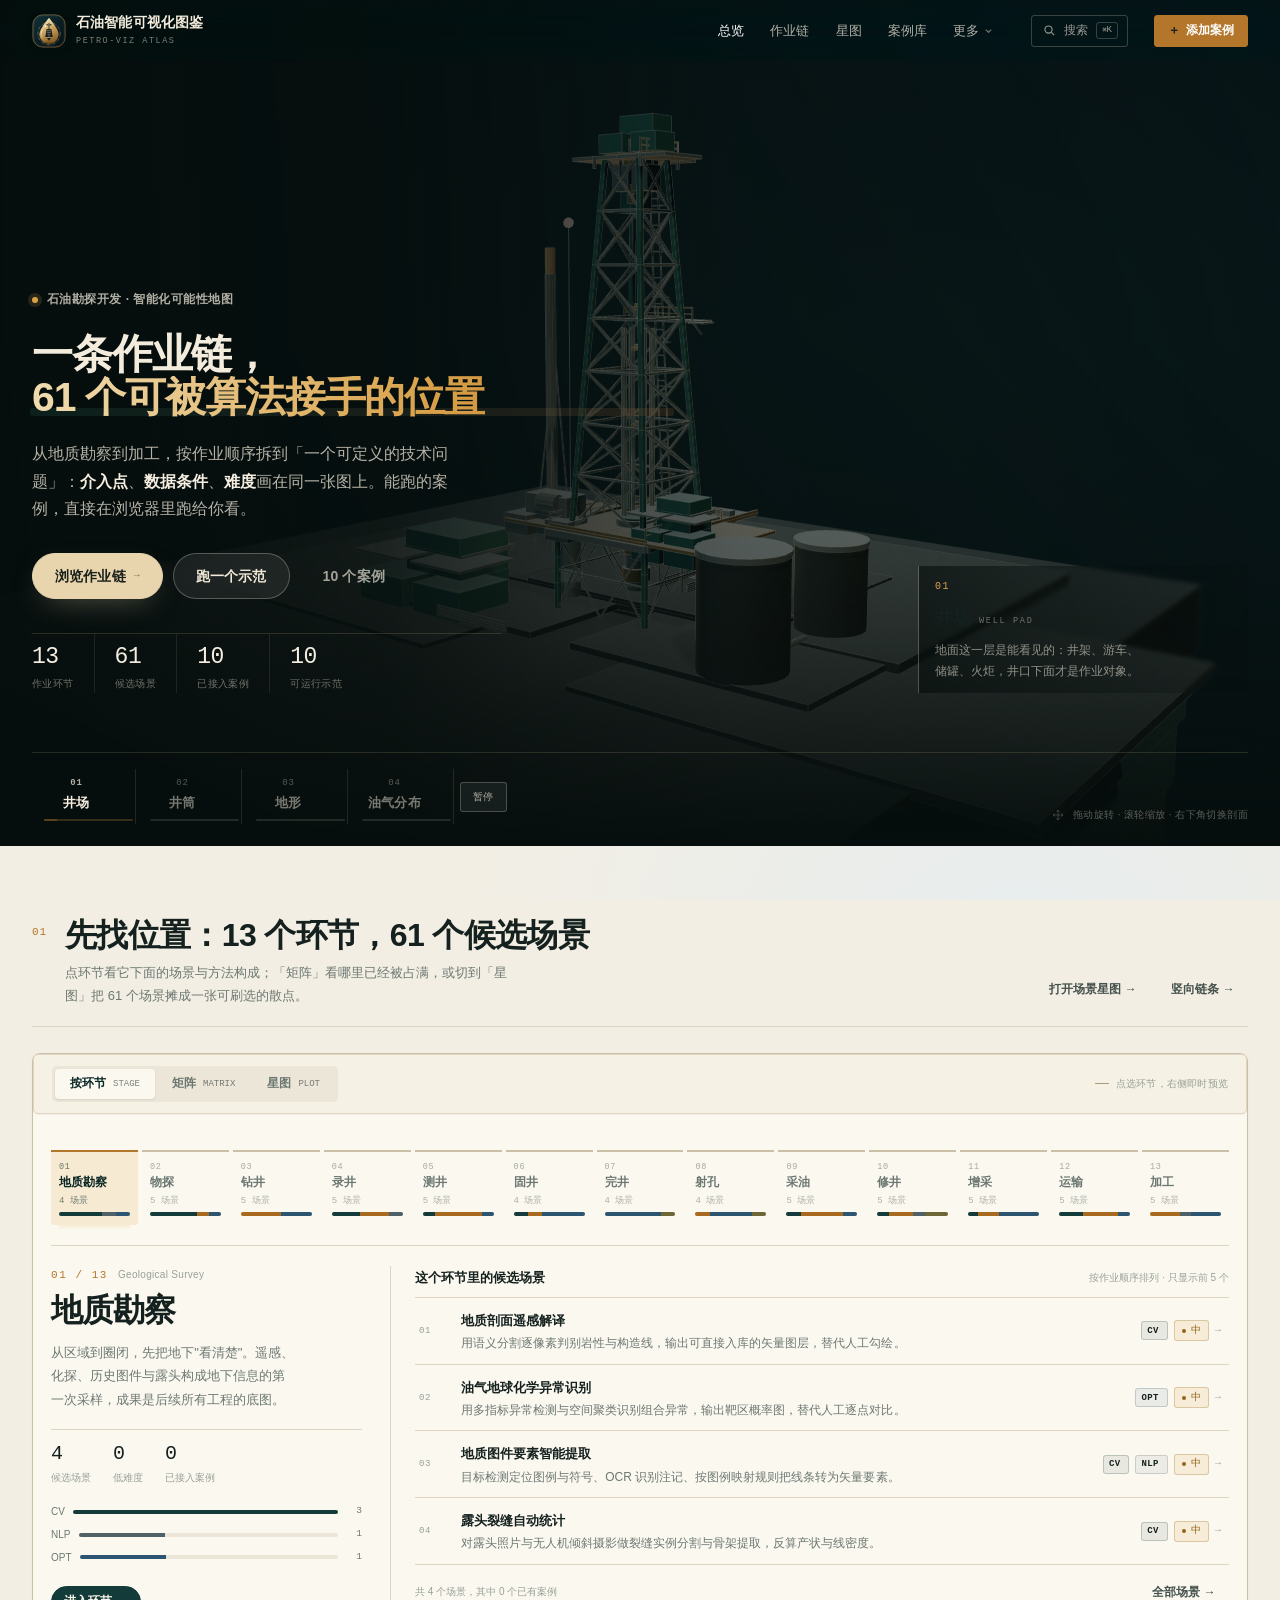
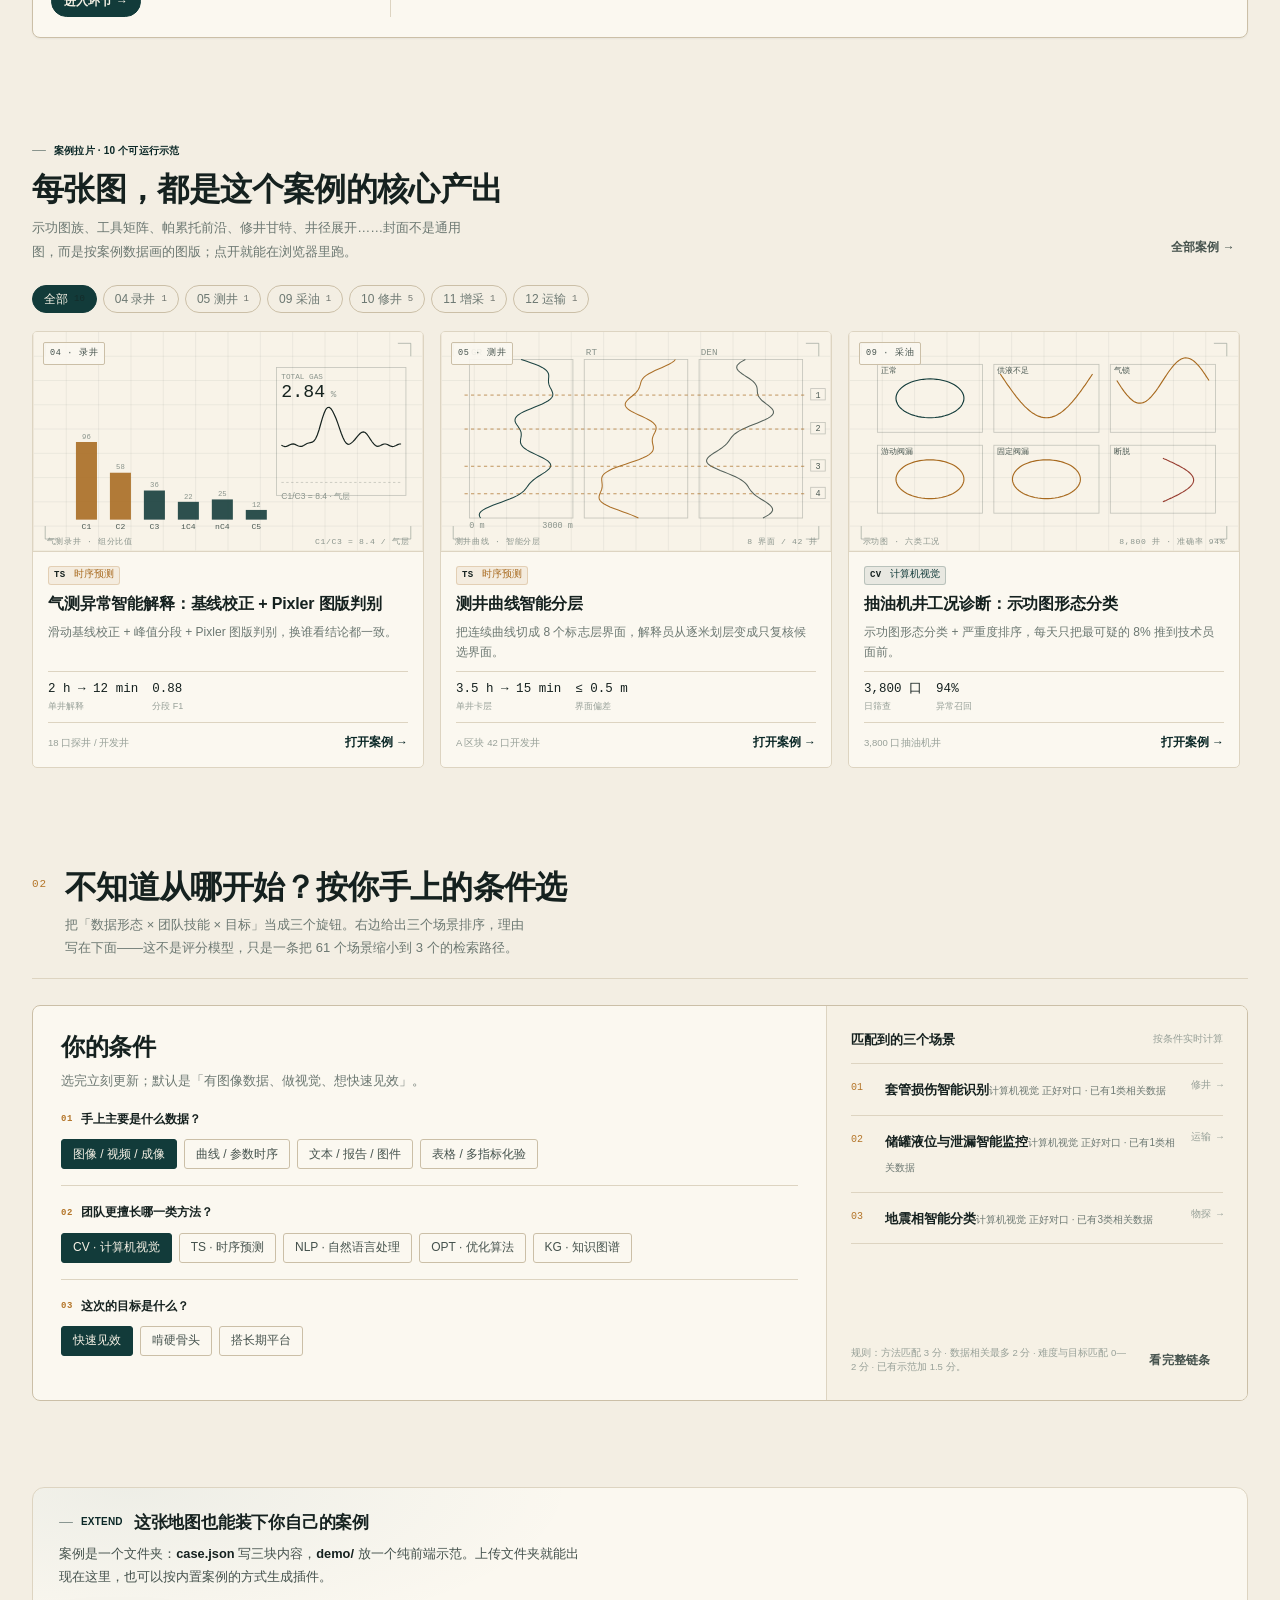
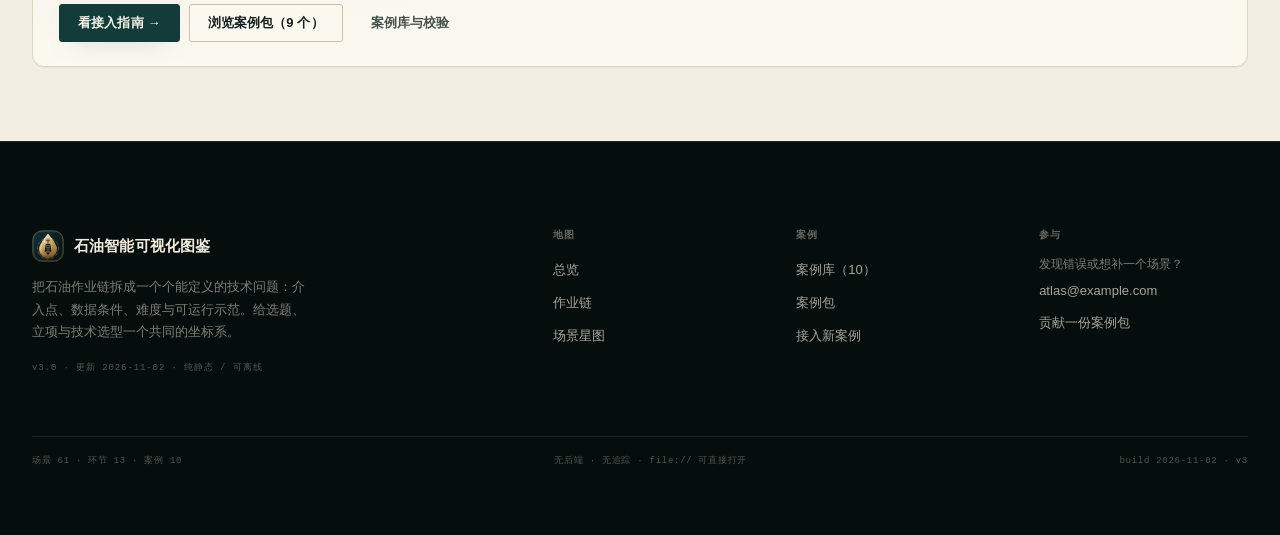
==== commit e19ec4a6: "deploy: v3.3 case visuals + method page removal" ====
--- a/index.html
+++ b/index.html
@@ -10,11 +10,11 @@
 <meta http-equiv="Cache-Control" content="no-store, no-cache, must-revalidate">
 <script>window.__BUILD__="2026-11-02 v3.0";</script>
 
-<link rel="stylesheet" href="assets/core/tokens.css?v=20261103b">
-<link rel="stylesheet" href="assets/core/layout.css?v=20261103b">
-<link rel="stylesheet" href="assets/core/ui.css?v=20261103b">
-<link rel="stylesheet" href="assets/core/v3.css?v=20261103b">
-<link rel="stylesheet" href="assets/core/explore.css?v=20261103b">
+<link rel="stylesheet" href="assets/core/tokens.css?v=20261103c">
+<link rel="stylesheet" href="assets/core/layout.css?v=20261103c">
+<link rel="stylesheet" href="assets/core/ui.css?v=20261103c">
+<link rel="stylesheet" href="assets/core/v3.css?v=20261103c">
+<link rel="stylesheet" href="assets/core/explore.css?v=20261103c">
 </head>
 <body>
 
@@ -47,44 +47,44 @@
      9. admin.js        管理后台
     10. shell.js        外壳，必须最后
      ========================================================= -->
-<script src="assets/data.js?v=20261103b"></script>
-<script src="assets/core/registry.js?v=20261103b"></script>
-<script src="assets/core/kit.js?v=20261103b"></script>
+<script src="assets/data.js?v=20261103c"></script>
+<script src="assets/core/registry.js?v=20261103c"></script>
+<script src="assets/core/kit.js?v=20261103c"></script>
 
-<script src="assets/cases/welllog-layer.case.js?v=20261103b"></script>
-<script src="assets/cases/welllog-layer.demo.js?v=20261103b"></script>
+<script src="assets/cases/welllog-layer.case.js?v=20261103c"></script>
+<script src="assets/cases/welllog-layer.demo.js?v=20261103c"></script>
 <!-- ↑ 新案例加在这里：<script src="assets/cases/你的案例.case.js"></script> -->
 
 <!-- CASES:BEGIN （本区块由 tools/build-cases.mjs 生成，勿手改） -->
-<script src="assets/cases/casing-damage-cv.case.js?v=20261103b"></script>
-<script src="assets/cases/fishing-tool-kg.case.js?v=20261103b"></script>
-<script src="assets/cases/frac-optimize-opt.case.js?v=20261103b"></script>
-<script src="assets/cases/gaslogging-fluid-ts.case.js?v=20261103b"></script>
-<script src="assets/cases/pipeline-leak-ts.case.js?v=20261103b"></script>
-<script src="assets/cases/pump-diagnosis-cv.case.js?v=20261103b"></script>
-<script src="assets/cases/workover-duration-ts.case.js?v=20261103b"></script>
-<script src="assets/cases/workover-plan-kg.case.js?v=20261103b"></script>
-<script src="assets/cases/workover-risk-ts.case.js?v=20261103b"></script>
+<script src="assets/cases/casing-damage-cv.case.js?v=20261103c"></script>
+<script src="assets/cases/fishing-tool-kg.case.js?v=20261103c"></script>
+<script src="assets/cases/frac-optimize-opt.case.js?v=20261103c"></script>
+<script src="assets/cases/gaslogging-fluid-ts.case.js?v=20261103c"></script>
+<script src="assets/cases/pipeline-leak-ts.case.js?v=20261103c"></script>
+<script src="assets/cases/pump-diagnosis-cv.case.js?v=20261103c"></script>
+<script src="assets/cases/workover-duration-ts.case.js?v=20261103c"></script>
+<script src="assets/cases/workover-plan-kg.case.js?v=20261103c"></script>
+<script src="assets/cases/workover-risk-ts.case.js?v=20261103c"></script>
 <!-- CASES:END -->
 
 <!-- 上传的案例包（localStorage）在这里恢复注册，必须在 shell.js 之前 -->
-<script src="assets/core/case-demo-host.js?v=20261103b"></script>
-<script src="assets/core/case-upload.js?v=20261103b"></script>
+<script src="assets/core/case-demo-host.js?v=20261103c"></script>
+<script src="assets/core/case-upload.js?v=20261103c"></script>
 
-<script src="assets/vendor/three.min.js?v=20261103b"></script>
-<script src="assets/vendor/GLTFLoader.js?v=20261103b"></script>
-<script src="assets/models/wellpad.glb.js?v=20261103b"></script>
-<script src="assets/core/hero3d.js?v=20261103b"></script>
-<script src="assets/core/pack-library.js?v=20261103b"></script>
-<script src="assets/field/field-data.js?v=20261103b"></script>
-<script src="assets/field/photos.js?v=20261103b"></script>
-<script src="assets/core/plates.js?v=20261103b"></script>
-<script src="assets/core/explore.js?v=20261103b"></script>
-<script src="assets/core/v3.js?v=20261103b"></script>
-<script src="assets/core/fx.js?v=20261103b"></script>
-<script src="assets/core/admin.js?v=20261103b"></script>
+<script src="assets/vendor/three.min.js?v=20261103c"></script>
+<script src="assets/vendor/GLTFLoader.js?v=20261103c"></script>
+<script src="assets/models/wellpad.glb.js?v=20261103c"></script>
+<script src="assets/core/hero3d.js?v=20261103c"></script>
+<script src="assets/core/pack-library.js?v=20261103c"></script>
+<script src="assets/field/field-data.js?v=20261103c"></script>
+<script src="assets/field/photos.js?v=20261103c"></script>
+<script src="assets/core/plates.js?v=20261103c"></script>
+<script src="assets/core/explore.js?v=20261103c"></script>
+<script src="assets/core/v3.js?v=20261103c"></script>
+<script src="assets/core/fx.js?v=20261103c"></script>
+<script src="assets/core/admin.js?v=20261103c"></script>
 
-<script src="assets/core/shell.js?v=20261103b"></script>
+<script src="assets/core/shell.js?v=20261103c"></script>
 
 </body>
 </html>
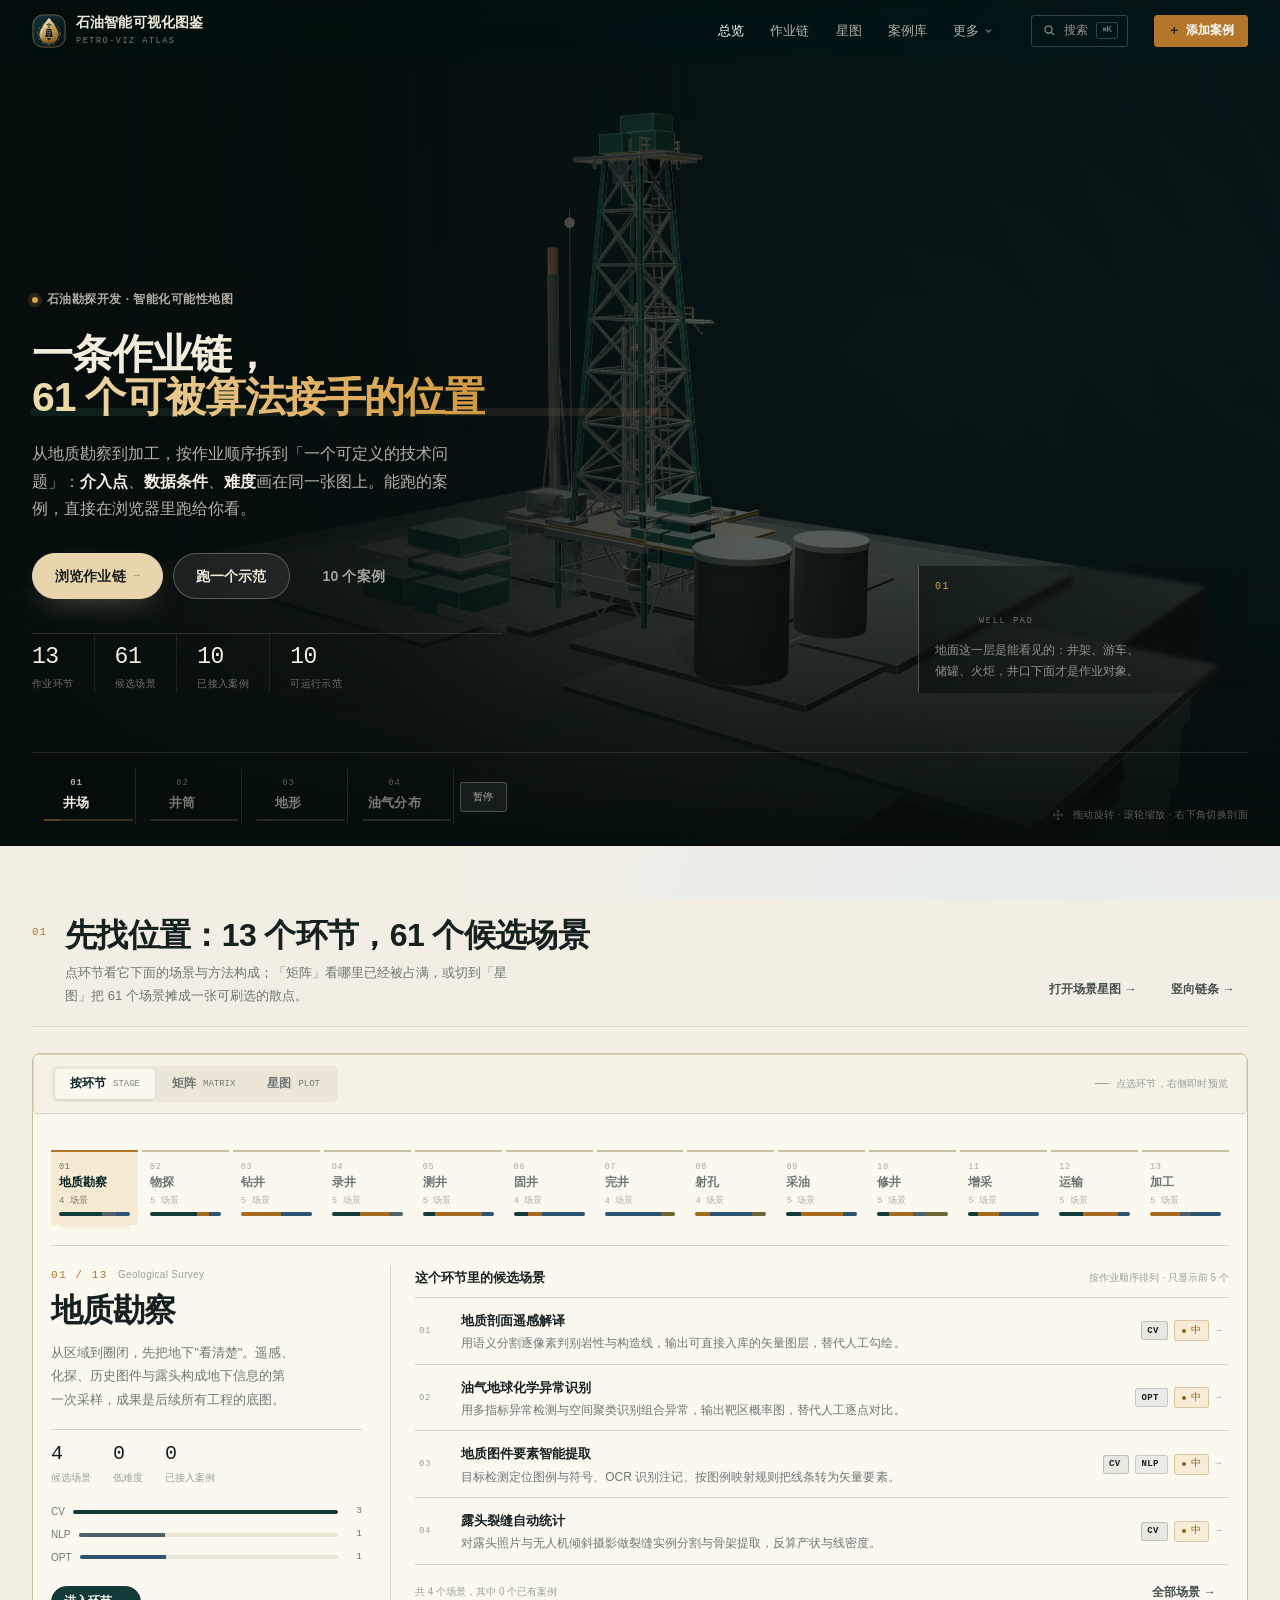
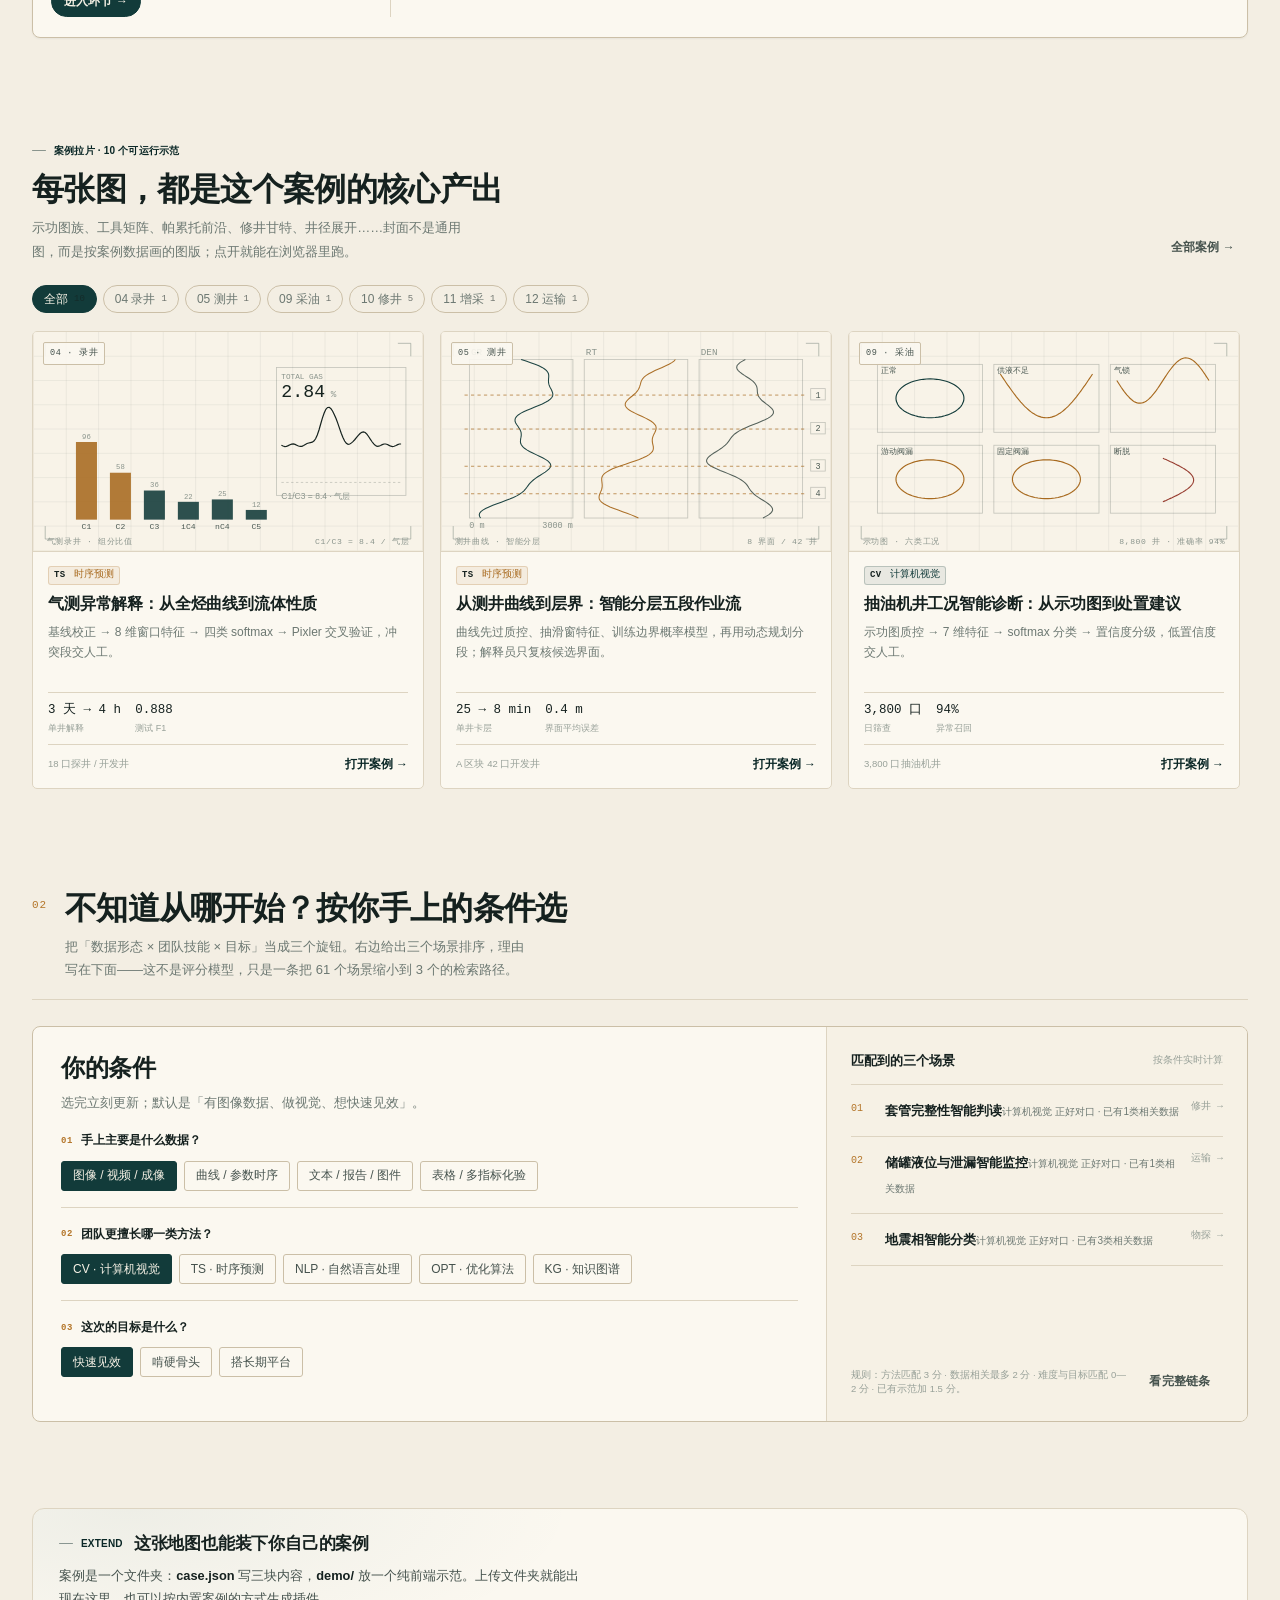
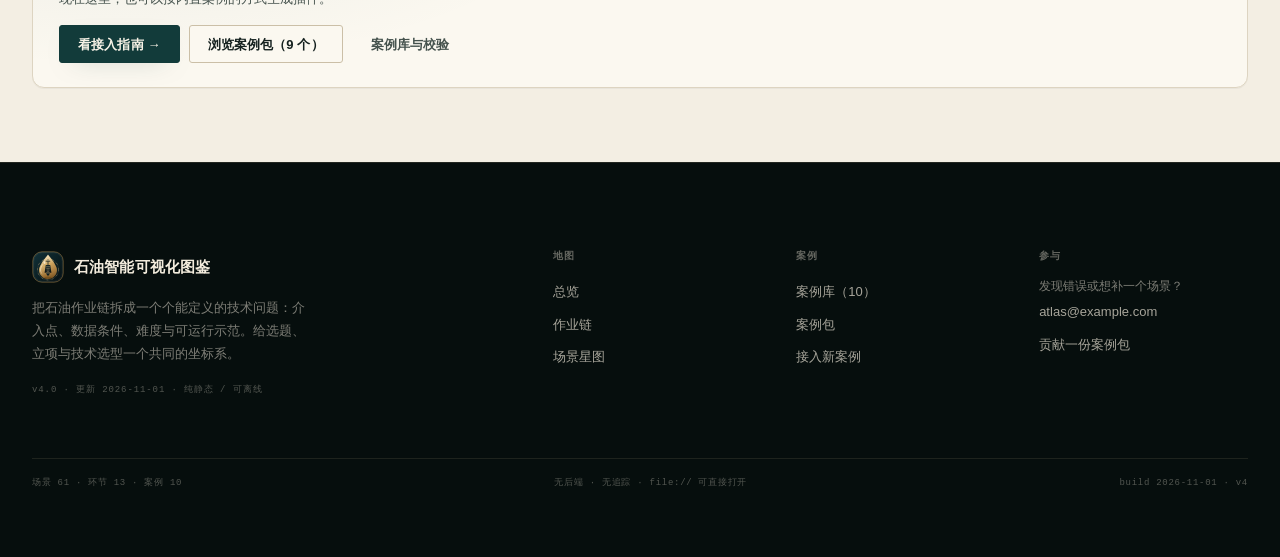
==== commit e9549aac: "deploy: v4.0 AI 作业流案例改版（10 个案例五段式示范）" ====
--- a/index.html
+++ b/index.html
@@ -8,13 +8,13 @@
 <meta name="theme-color" content="#060f12">
 <link rel="icon" type="image/svg+xml" href="assets/brand/logo.svg">
 <meta http-equiv="Cache-Control" content="no-store, no-cache, must-revalidate">
-<script>window.__BUILD__="2026-11-02 v3.0";</script>
+<script>window.__BUILD__="2026-11-01 v4.0";</script>
 
-<link rel="stylesheet" href="assets/core/tokens.css?v=20261103c">
-<link rel="stylesheet" href="assets/core/layout.css?v=20261103c">
-<link rel="stylesheet" href="assets/core/ui.css?v=20261103c">
-<link rel="stylesheet" href="assets/core/v3.css?v=20261103c">
-<link rel="stylesheet" href="assets/core/explore.css?v=20261103c">
+<link rel="stylesheet" href="assets/core/tokens.css?v=20261101b">
+<link rel="stylesheet" href="assets/core/layout.css?v=20261101b">
+<link rel="stylesheet" href="assets/core/ui.css?v=20261101b">
+<link rel="stylesheet" href="assets/core/v3.css?v=20261101b">
+<link rel="stylesheet" href="assets/core/explore.css?v=20261101b">
 </head>
 <body>
 
@@ -47,44 +47,44 @@
      9. admin.js        管理后台
     10. shell.js        外壳，必须最后
      ========================================================= -->
-<script src="assets/data.js?v=20261103c"></script>
-<script src="assets/core/registry.js?v=20261103c"></script>
-<script src="assets/core/kit.js?v=20261103c"></script>
+<script src="assets/data.js?v=20261101b"></script>
+<script src="assets/core/registry.js?v=20261101b"></script>
+<script src="assets/core/kit.js?v=20261101b"></script>
 
-<script src="assets/cases/welllog-layer.case.js?v=20261103c"></script>
-<script src="assets/cases/welllog-layer.demo.js?v=20261103c"></script>
+<script src="assets/cases/welllog-layer.case.js?v=20261101b"></script>
+<script src="assets/cases/welllog-layer.demo.js?v=20261101b"></script>
 <!-- ↑ 新案例加在这里：<script src="assets/cases/你的案例.case.js"></script> -->
 
 <!-- CASES:BEGIN （本区块由 tools/build-cases.mjs 生成，勿手改） -->
-<script src="assets/cases/casing-damage-cv.case.js?v=20261103c"></script>
-<script src="assets/cases/fishing-tool-kg.case.js?v=20261103c"></script>
-<script src="assets/cases/frac-optimize-opt.case.js?v=20261103c"></script>
-<script src="assets/cases/gaslogging-fluid-ts.case.js?v=20261103c"></script>
-<script src="assets/cases/pipeline-leak-ts.case.js?v=20261103c"></script>
-<script src="assets/cases/pump-diagnosis-cv.case.js?v=20261103c"></script>
-<script src="assets/cases/workover-duration-ts.case.js?v=20261103c"></script>
-<script src="assets/cases/workover-plan-kg.case.js?v=20261103c"></script>
-<script src="assets/cases/workover-risk-ts.case.js?v=20261103c"></script>
+<script src="assets/cases/casing-damage-cv.case.js?v=20261101b"></script>
+<script src="assets/cases/fishing-tool-kg.case.js?v=20261101b"></script>
+<script src="assets/cases/frac-optimize-opt.case.js?v=20261101b"></script>
+<script src="assets/cases/gaslogging-fluid-ts.case.js?v=20261101b"></script>
+<script src="assets/cases/pipeline-leak-ts.case.js?v=20261101b"></script>
+<script src="assets/cases/pump-diagnosis-cv.case.js?v=20261101b"></script>
+<script src="assets/cases/workover-duration-ts.case.js?v=20261101b"></script>
+<script src="assets/cases/workover-plan-kg.case.js?v=20261101b"></script>
+<script src="assets/cases/workover-risk-ts.case.js?v=20261101b"></script>
 <!-- CASES:END -->
 
 <!-- 上传的案例包（localStorage）在这里恢复注册，必须在 shell.js 之前 -->
-<script src="assets/core/case-demo-host.js?v=20261103c"></script>
-<script src="assets/core/case-upload.js?v=20261103c"></script>
+<script src="assets/core/case-demo-host.js?v=20261101b"></script>
+<script src="assets/core/case-upload.js?v=20261101b"></script>
 
-<script src="assets/vendor/three.min.js?v=20261103c"></script>
-<script src="assets/vendor/GLTFLoader.js?v=20261103c"></script>
-<script src="assets/models/wellpad.glb.js?v=20261103c"></script>
-<script src="assets/core/hero3d.js?v=20261103c"></script>
-<script src="assets/core/pack-library.js?v=20261103c"></script>
-<script src="assets/field/field-data.js?v=20261103c"></script>
-<script src="assets/field/photos.js?v=20261103c"></script>
-<script src="assets/core/plates.js?v=20261103c"></script>
-<script src="assets/core/explore.js?v=20261103c"></script>
-<script src="assets/core/v3.js?v=20261103c"></script>
-<script src="assets/core/fx.js?v=20261103c"></script>
-<script src="assets/core/admin.js?v=20261103c"></script>
+<script src="assets/vendor/three.min.js?v=20261101b"></script>
+<script src="assets/vendor/GLTFLoader.js?v=20261101b"></script>
+<script src="assets/models/wellpad.glb.js?v=20261101b"></script>
+<script src="assets/core/hero3d.js?v=20261101b"></script>
+<script src="assets/core/pack-library.js?v=20261101b"></script>
+<script src="assets/field/field-data.js?v=20261101b"></script>
+<script src="assets/field/photos.js?v=20261101b"></script>
+<script src="assets/core/plates.js?v=20261101b"></script>
+<script src="assets/core/explore.js?v=20261101b"></script>
+<script src="assets/core/v3.js?v=20261101b"></script>
+<script src="assets/core/fx.js?v=20261101b"></script>
+<script src="assets/core/admin.js?v=20261101b"></script>
 
-<script src="assets/core/shell.js?v=20261103c"></script>
+<script src="assets/core/shell.js?v=20261101b"></script>
 
 </body>
 </html>
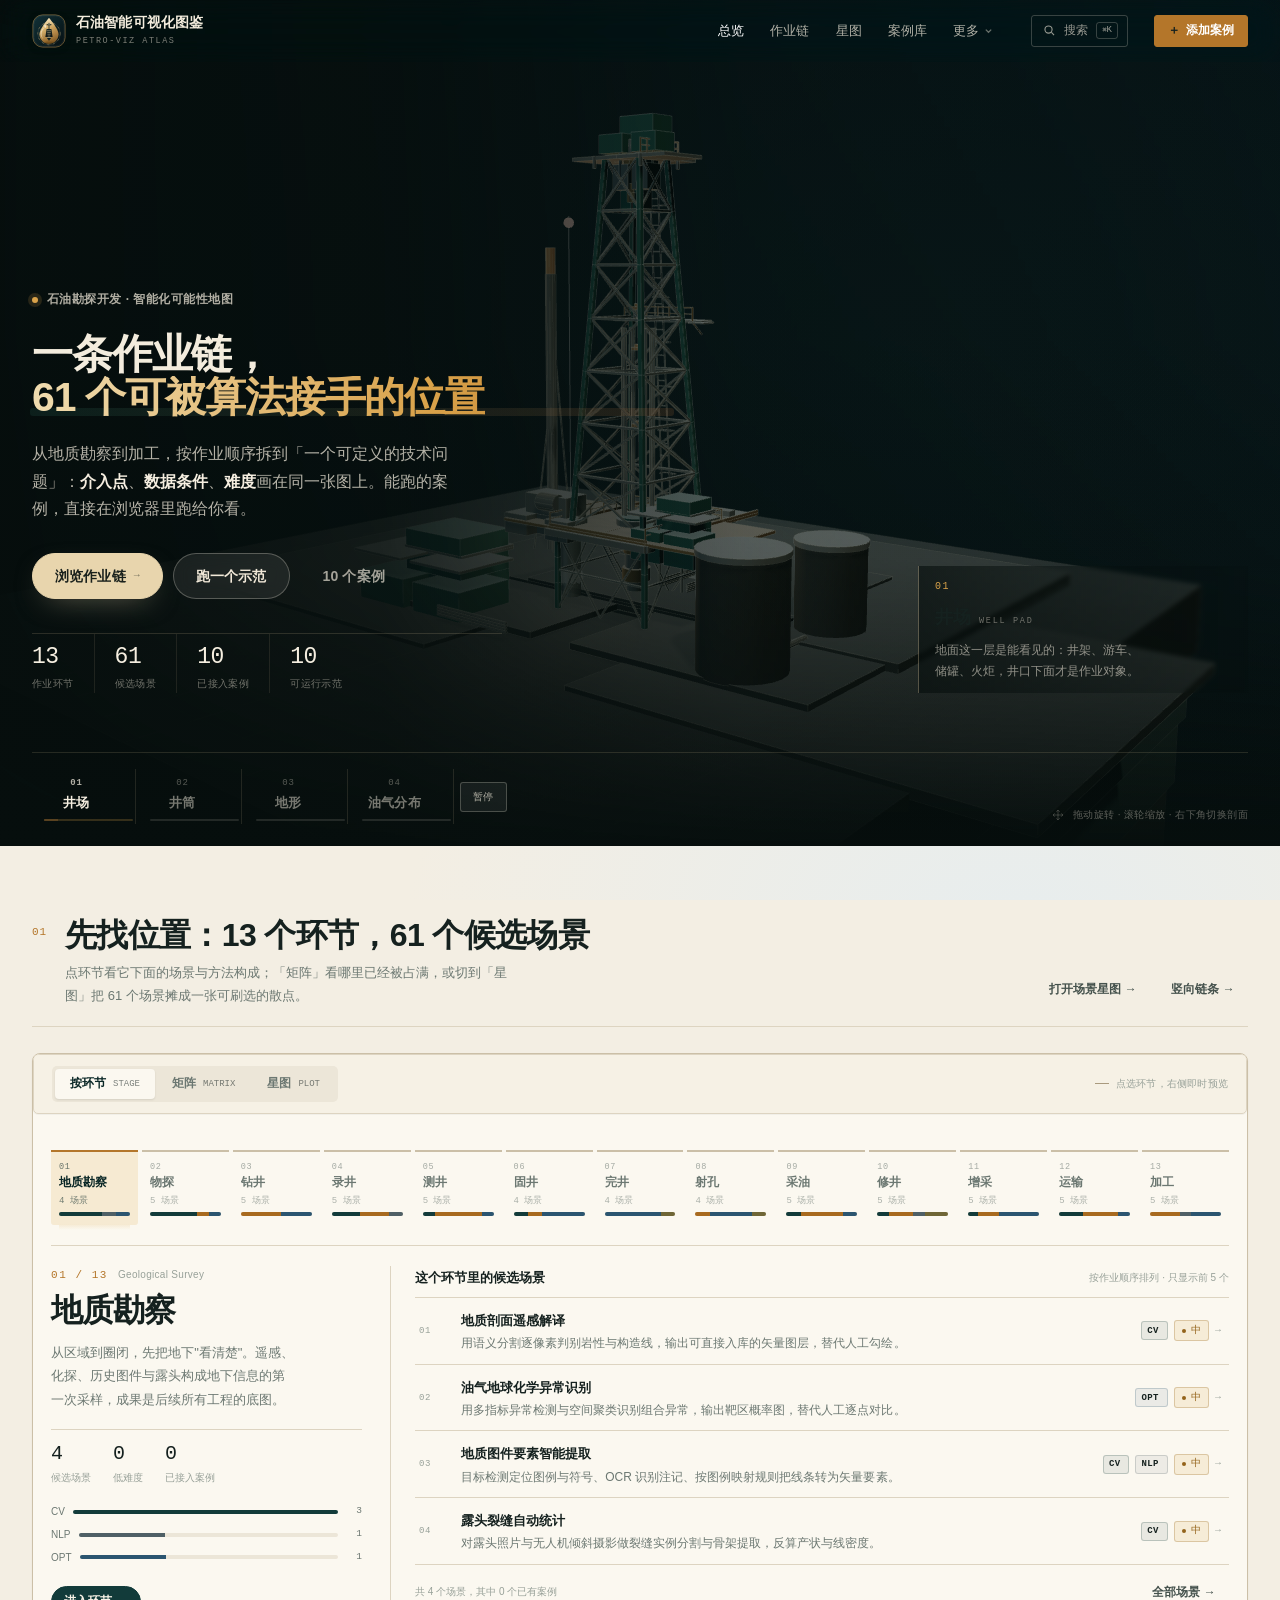
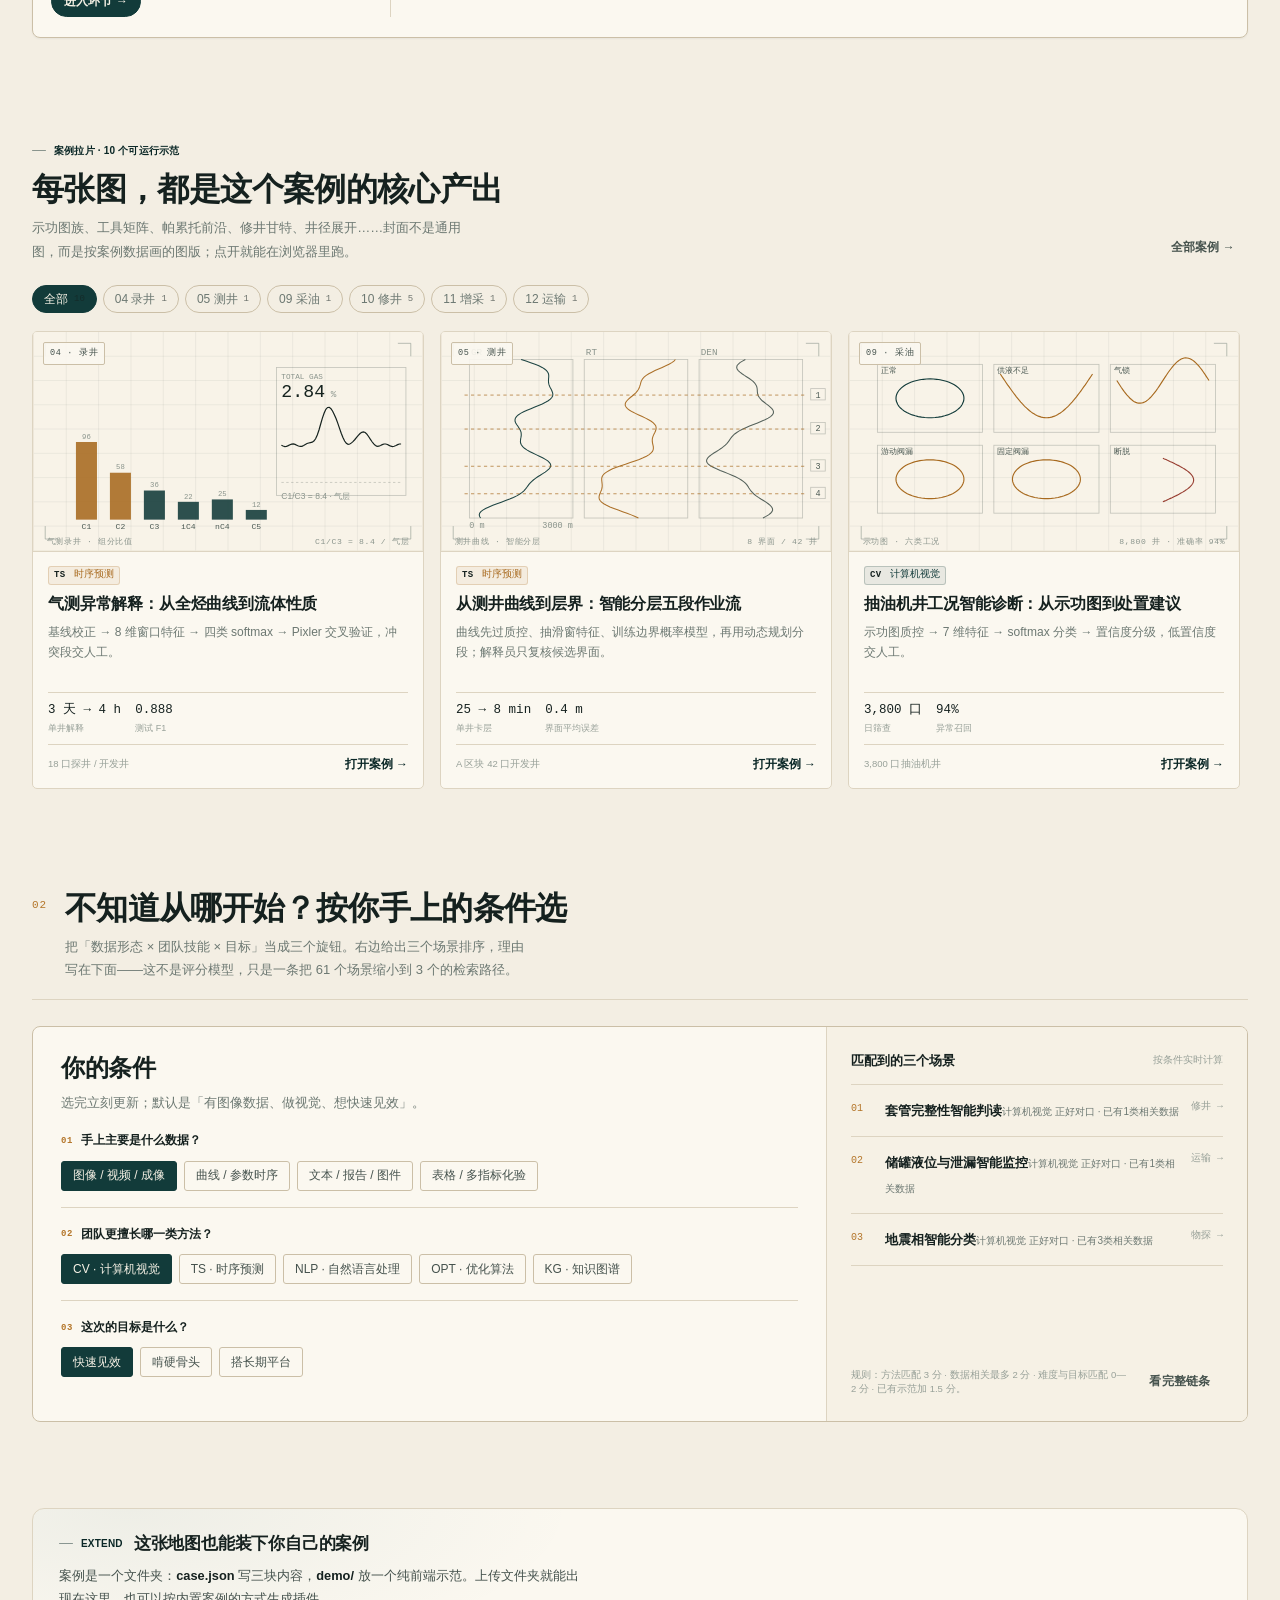
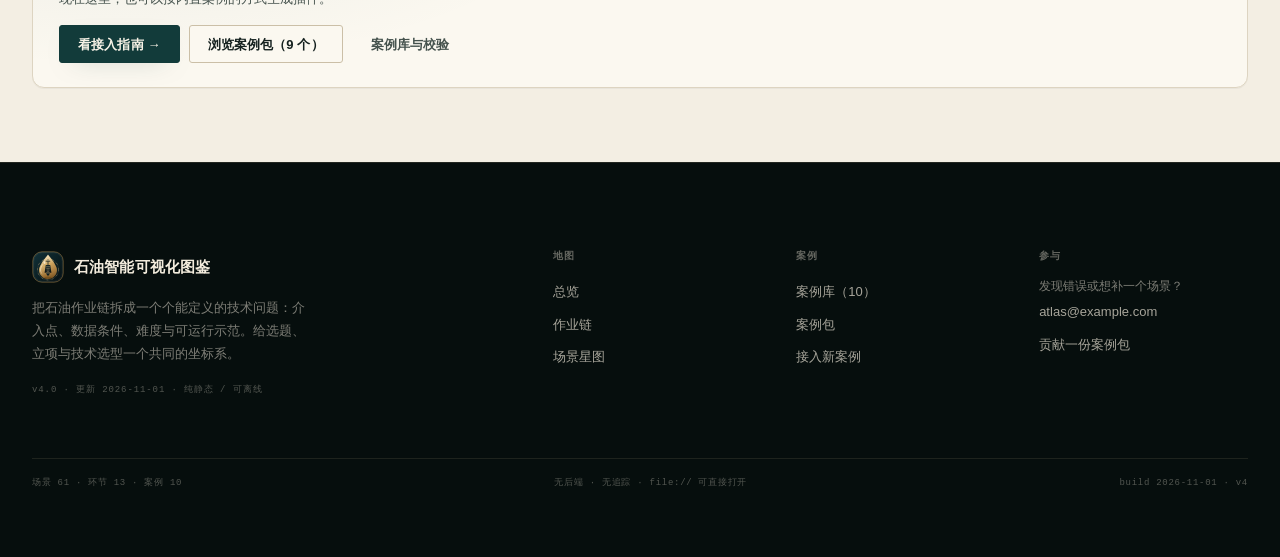
==== commit 89e47e0f: "feat(upload): 支持直接导入 .zip 案例包" ====
--- a/index.html
+++ b/index.html
@@ -69,7 +69,7 @@
 
 <!-- 上传的案例包（localStorage）在这里恢复注册，必须在 shell.js 之前 -->
 <script src="assets/core/case-demo-host.js?v=20261101b"></script>
-<script src="assets/core/case-upload.js?v=20261101b"></script>
+<script src="assets/core/case-upload.js?v=20261102a"></script>
 
 <script src="assets/vendor/three.min.js?v=20261101b"></script>
 <script src="assets/vendor/GLTFLoader.js?v=20261101b"></script>
